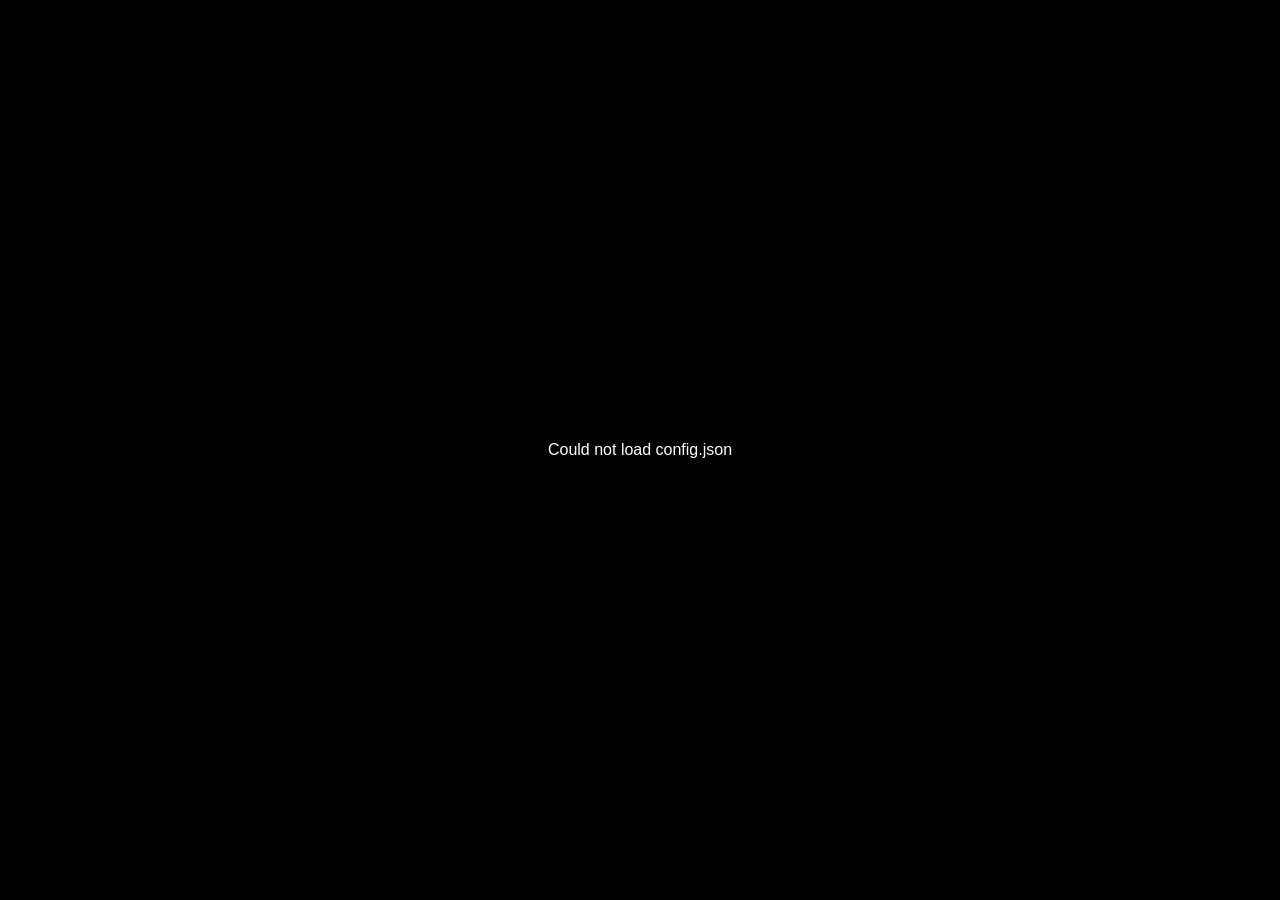
==== index.html @ e00ceffa "Update index.html" ====
<!DOCTYPE html>
<html lang="en">
<head>
  <meta charset="UTF-8" />
  <meta name="viewport" content="width=device-width, initial-scale=1.0" />
  <title>@6p6t</title>
  <link id="favicon" rel="icon" type="image/png" href="assets/favicon.png" />
  <link rel="preconnect" href="https://fonts.googleapis.com" />
  <link rel="preconnect" href="https://fonts.gstatic.com" crossorigin />
  <link href="https://fonts.googleapis.com/css2?family=Inter:wght@400;500;600;700&display=swap" rel="stylesheet" />
  <style>
    *, *::before, *::after { box-sizing: border-box; margin: 0; padding: 0; }
    html, body { height: 100%; font-family: 'Inter', sans-serif; background: #000; overflow-x: hidden; }
    body { min-height: 100vh; display: flex; align-items: center; justify-content: center; }

    #bg-video {
      position: fixed; inset: 0; width: 100%; height: 100%;
      object-fit: cover; z-index: 0;
      filter: blur(18px) brightness(0.4) saturate(0.8);
      transform: scale(1.1);
    }
    .bg-overlay { position: fixed; inset: 0; z-index: 1; background: rgba(0,0,0,0.4); }

    .page {
      position: relative; z-index: 2;
      display: flex; flex-direction: column; align-items: center; gap: 14px;
      padding: 32px 16px 40px; width: 100%; max-width: 400px;
    }

    .card, .player-card, .activity-card, .spotify-card {
      width: 100%;
      background: rgba(255,255,255,0.08);
      border: 1px solid rgba(255,255,255,0.12);
      border-radius: 22px;
      backdrop-filter: blur(12px);
      -webkit-backdrop-filter: blur(12px);
    }
    .card         { padding: 30px 22px 22px; text-align: center; animation: fadeUp 0.5s cubic-bezier(0.22,1,0.36,1) both; }
    .player-card  { padding: 18px 18px 14px; animation: fadeUp 0.5s cubic-bezier(0.22,1,0.36,1) 0.07s both; }
    .activity-card{ padding: 14px 16px; animation: fadeUp 0.5s cubic-bezier(0.22,1,0.36,1) 0.10s both; display: none; }
    .spotify-card { padding: 14px 16px; animation: fadeUp 0.5s cubic-bezier(0.22,1,0.36,1) 0.12s both; display: none; }
    @keyframes fadeUp { from { opacity:0; transform:translateY(16px); } to { opacity:1; transform:translateY(0); } }

    .avatar-wrap { width: 82px; height: 82px; margin: 0 auto 15px; }
    .avatar { width: 100%; height: 100%; border-radius: 50%; object-fit: cover; display: block; border: 2px solid rgba(255,255,255,0.15); }

    .username-wrap { position: relative; display: inline-block; margin-bottom: 10px; }
    .username {
      font-size: 23px; font-weight: 700; color: #fff;
      letter-spacing: -0.5px; display: inline-block;
    }
    .username .char {
      display: inline-block;
      opacity: 0; transform: translateY(8px);
      animation: charIn 0.5s cubic-bezier(0.22,1,0.36,1) forwards;
    }
    @keyframes charIn { to { opacity:1; transform:translateY(0); } }
    .particle {
      position: absolute; border-radius: 50%; pointer-events: none;
      animation: particleDrift linear infinite; opacity: 0;
    }
    @keyframes particleDrift {
      0%   { opacity:0; transform:translateY(0) scale(1); }
      15%  { opacity:0.7; }
      85%  { opacity:0.3; }
      100% { opacity:0; transform:translateY(-32px) scale(0.2); }
    }

    .bio { font-size: 13px; color: rgba(255,255,255,0.55); line-height: 1.6; margin-bottom: 18px; }
    .divider { width:100%; height:1px; background:rgba(255,255,255,0.07); margin-bottom:16px; }

    .socials { display:flex; gap:8px; justify-content:center; margin-bottom:18px; flex-wrap:wrap; }
    .social-btn {
      display:flex; align-items:center; gap:7px; padding:7px 14px; border-radius:10px;
      background:rgba(255,255,255,0.07); border:1px solid rgba(255,255,255,0.1);
      color:rgba(255,255,255,0.75); font-size:12px; font-weight:500;
      font-family:'Inter',sans-serif; cursor:pointer; text-decoration:none;
      transition:background 0.2s, transform 0.15s;
    }
    .social-btn:hover { background:rgba(255,255,255,0.13); transform:translateY(-1px); }
    .social-btn.discord { color:#7289da; }
    .social-btn.steam   { color:#b8d0e0; }
    .social-btn.github  { color:#e0e0e0; }

    .presence {
      background:rgba(255,255,255,0.04); border:1px solid rgba(255,255,255,0.08);
      border-radius:14px; padding:12px 14px;
      display:flex; align-items:center; gap:12px; text-align:left;
    }
    .p-avatar-wrap { position:relative; flex-shrink:0; }
    .p-avatar { width:40px; height:40px; border-radius:50%; object-fit:cover; display:block; }
    .status-dot {
      position:absolute; bottom:0; right:0;
      width:12px; height:12px; border-radius:50%;
      background:#747f8d; border:2px solid rgba(10,10,15,0.95);
      transition:background 0.4s;
    }

    #deviceIconImg {
      display:none; position:absolute; bottom:-1px; right:-1px;
      width:13px; height:16px;
    }
    .p-info { flex:1; min-width:0; overflow:hidden; }
    .p-name-row {
      display:flex; align-items:center; gap:5px; flex-wrap:wrap;
      font-size:13px; font-weight:600; color:rgba(255,255,255,0.9); margin-bottom:5px;
    }
    .guild-tag {
      font-size:10px; font-weight:600;
      background:rgba(255,255,255,0.1); border:1px solid rgba(255,255,255,0.15);
      color:rgba(255,255,255,0.5); padding:1px 6px; border-radius:5px;
      white-space:nowrap; display:inline-flex; align-items:center; gap:4px;
    }
    .guild-badge { width:13px; height:13px; border-radius:2px; object-fit:contain; }

    .p-badges { display:inline-flex; align-items:center; gap:4px; }
    .p-badge  { position:relative; width:18px; height:18px; display:flex; align-items:center; justify-content:center; }
    .p-badge img { width:18px; height:18px; object-fit:contain; filter:drop-shadow(0 1px 3px rgba(0,0,0,0.6)); }
    .p-badge-tip {
      position:absolute; bottom:calc(100% + 5px); left:50%; transform:translateX(-50%);
      background:rgba(20,20,30,0.95); border:1px solid rgba(255,255,255,0.12);
      color:#fff; font-size:10px; font-weight:500; white-space:nowrap;
      padding:3px 7px; border-radius:5px; pointer-events:none;
      opacity:0; transition:opacity 0.15s; z-index:10;
    }
    .p-badge:hover .p-badge-tip { opacity:1; }

    .p-status-wrap {
      overflow:hidden; width:100%;
      mask-image:linear-gradient(to right, transparent 0%, black 6%, black 88%, transparent 100%);
      -webkit-mask-image:linear-gradient(to right, transparent 0%, black 6%, black 88%, transparent 100%);
    }
    .p-status { font-size:11px; color:rgba(255,255,255,0.38); white-space:nowrap; display:inline-block; }
    .p-status.scrolling { animation:marquee var(--dur,12s) linear infinite; }
    @keyframes marquee { 0%{transform:translateX(0);} 100%{transform:translateX(var(--shift,-50%));} }

    .views {
      margin-top:14px; font-size:11px; color:rgba(255,255,255,0.2);
      display:flex; align-items:center; justify-content:center; gap:4px;
    }

    .ac-label { font-size:10px; font-weight:700; color:rgba(255,255,255,0.35); letter-spacing:0.6px; text-transform:uppercase; margin-bottom:10px; }
    .ac-body  { display:flex; gap:13px; align-items:flex-start; }
    .ac-art-wrap { position:relative; flex-shrink:0; }
    .ac-art-large {
      width:64px; height:64px; border-radius:10px;
      background:rgba(255,255,255,0.07);
      display:flex; align-items:center; justify-content:center; overflow:hidden;
    }
    .ac-art-large img { width:64px; height:64px; border-radius:10px; object-fit:cover; }
    .ac-art-small {
      position:absolute; bottom:-4px; right:-4px;
      width:22px; height:22px; border-radius:50%;
      border:2px solid rgba(10,10,15,0.95);
      background:rgba(255,255,255,0.07);
      overflow:hidden; display:none; align-items:center; justify-content:center;
    }
    .ac-art-small img { width:100%; height:100%; object-fit:cover; }
    .ac-info { flex:1; min-width:0; }
    .ac-name   { font-size:13px; font-weight:700; color:#fff; white-space:nowrap; overflow:hidden; text-overflow:ellipsis; }
    .ac-detail { font-size:11px; color:rgba(255,255,255,0.45); margin-top:2px; white-space:nowrap; overflow:hidden; text-overflow:ellipsis; display:none; }
    .ac-state  { font-size:11px; color:rgba(255,255,255,0.35); margin-top:1px; white-space:nowrap; overflow:hidden; text-overflow:ellipsis; display:none; }
    .ac-time   { font-size:11px; color:rgba(255,255,255,0.3); margin-top:4px; }

    .sp-label { font-size:10px; font-weight:700; color:#1db954; letter-spacing:0.6px; text-transform:uppercase; margin-bottom:10px; display:flex; align-items:center; gap:5px; }
    .sp-body  { display:flex; gap:13px; align-items:center; }
    .sp-art   { width:54px; height:54px; border-radius:8px; object-fit:cover; flex-shrink:0; background:rgba(255,255,255,0.07); }
    .sp-info  { flex:1; min-width:0; }
    .sp-song   { font-size:13px; font-weight:600; color:#fff; white-space:nowrap; overflow:hidden; text-overflow:ellipsis; }
    .sp-artist { font-size:11px; color:rgba(255,255,255,0.45); white-space:nowrap; overflow:hidden; text-overflow:ellipsis; margin-top:2px; }
    .sp-album  { font-size:10px; color:rgba(255,255,255,0.28); white-space:nowrap; overflow:hidden; text-overflow:ellipsis; margin-top:1px; }
    .sp-bar-wrap { margin-top:10px; }
    .sp-bar-track { width:100%; height:3px; border-radius:2px; background:rgba(255,255,255,0.12); }
    .sp-bar-fill  { height:100%; border-radius:2px; background:#1db954; transition:width 1s linear; }
    .sp-times { display:flex; justify-content:space-between; font-size:10px; color:rgba(255,255,255,0.25); margin-top:4px; }

    .player-top { display:flex; align-items:center; gap:13px; margin-bottom:13px; }
    .album-art {
      width:50px; height:50px; border-radius:10px; flex-shrink:0;
      background:rgba(255,255,255,0.07); border:1px solid rgba(255,255,255,0.08);
      display:flex; align-items:center; justify-content:center; overflow:hidden;
    }
    .album-art img { width:100%; height:100%; object-fit:cover; border-radius:10px; }
    .song-info { flex:1; min-width:0; }
    .song-title  { font-size:14px; font-weight:600; color:#fff; white-space:nowrap; overflow:hidden; text-overflow:ellipsis; }
    .song-artist { font-size:12px; color:rgba(255,255,255,0.4); white-space:nowrap; overflow:hidden; text-overflow:ellipsis; margin-top:2px; }
    .progress-wrap { margin-bottom:11px; cursor:pointer; user-select:none; }
    .progress-track { width:100%; height:3px; border-radius:2px; background:rgba(255,255,255,0.12); }
    .progress-fill { height:100%; border-radius:2px; background:linear-gradient(90deg,#7c5af0,#3a8ef6); width:0%; transition:width 0.4s linear; pointer-events:none; }
    .progress-times { display:flex; justify-content:space-between; font-size:10px; color:rgba(255,255,255,0.25); margin-top:5px; }
    .controls { display:flex; align-items:center; justify-content:center; gap:22px; margin-bottom:14px; }
    .ctrl-btn {
      background:none; border:none; cursor:pointer; padding:4px;
      color:rgba(255,255,255,0.55); transition:color 0.15s,transform 0.12s;
      display:flex; align-items:center; line-height:0;
    }
    .ctrl-btn:hover { color:#fff; transform:scale(1.13); }
    .ctrl-btn.play-pause {
      width:40px; height:40px; border-radius:50%;
      background:rgba(255,255,255,0.1); border:1px solid rgba(255,255,255,0.15);
      display:flex; align-items:center; justify-content:center; color:#fff;
    }
    .ctrl-btn.play-pause:hover { background:rgba(255,255,255,0.18); transform:scale(1.05); }
    .pl-divider { width:100%; height:1px; background:rgba(255,255,255,0.06); margin-bottom:10px; }
    .playlist { display:flex; flex-direction:column; gap:2px; }
    .pl-item {
      display:flex; align-items:center; gap:10px; padding:8px;
      border-radius:10px; cursor:pointer; transition:background 0.15s;
    }
    .pl-item:hover  { background:rgba(255,255,255,0.06); }
    .pl-item.active { background:rgba(124,90,240,0.15); }
    .pl-num { font-size:11px; color:rgba(255,255,255,0.22); width:16px; text-align:center; flex-shrink:0; }
    .pl-num.playing { color:#7c5af0; }
    .pl-art { width:34px; height:34px; border-radius:7px; flex-shrink:0; background:rgba(255,255,255,0.07); display:flex; align-items:center; justify-content:center; overflow:hidden; }
    .pl-art img { width:100%; height:100%; object-fit:cover; border-radius:7px; }
    .pl-info { flex:1; min-width:0; }
    .pl-title  { font-size:12px; color:rgba(255,255,255,0.82); white-space:nowrap; overflow:hidden; text-overflow:ellipsis; }
    .pl-artist { font-size:11px; color:rgba(255,255,255,0.32); white-space:nowrap; overflow:hidden; text-overflow:ellipsis; margin-top:1px; }
    .pl-dur { font-size:11px; color:rgba(255,255,255,0.22); flex-shrink:0; }
  </style>
</head>
<body>

<video id="bg-video" muted loop playsinline></video>
<div class="bg-overlay"></div>

<div class="page">

  <div class="card">
    <div class="avatar-wrap">
      <img class="avatar" id="avatarImg" src="" alt="" />
    </div>

    <div class="username-wrap" id="usernameWrap">
      <div class="username" id="usernameEl"></div>
    </div>

    <div class="bio" id="bioEl"></div>

    <div class="socials" id="socialsEl"></div>

    <div class="divider"></div>

    <div class="presence">
      <div class="p-avatar-wrap">
        <img class="p-avatar" id="pAvatarImg" src="" alt="" />
        <div class="status-dot" id="statusDot"></div>
        <svg id="deviceIconImg" style="display:none;position:absolute;bottom:-1px;right:-1px;width:13px;height:16px;" viewBox="0 0 10 14" xmlns="http://www.w3.org/2000/svg">
          <defs>
            <mask id="phonemask">
              <rect x="0" y="0" width="10" height="14" rx="2" fill="white"/>
              <rect x="1.5" y="1.5" width="7" height="8.5" rx="0.5" fill="black"/>
              <circle cx="5" cy="12" r="1.2" fill="black"/>
            </mask>
          </defs>
          <rect id="phonebody" x="0" y="0" width="10" height="14" rx="2" fill="#3ba55d" mask="url(#phonemask)"/>
        </svg>
      </div>
      <div class="p-info">
        <div class="p-name-row">
          <span id="displayNameEl"></span>
          <span class="guild-tag" id="guildTag" style="display:none">
            <img class="guild-badge" id="guildBadge" src="" alt="" />
            <span id="guildTagText"></span>
          </span>
          <div class="p-badges" id="badgesEl"></div>
        </div>
        <div class="p-status-wrap">
          <span class="p-status" id="presenceStatus">Fetching...</span>
        </div>
      </div>
    </div>

    <div class="views">
      <svg width="12" height="12" viewBox="0 0 24 24" fill="none" stroke="currentColor" stroke-width="2"><path d="M1 12s4-8 11-8 11 8 11 8-4 8-11 8-11-8-11-8z"/><circle cx="12" cy="12" r="3"/></svg>
      <span id="viewCount">—</span> views
    </div>
  </div>

  <div class="activity-card" id="activityCard">
    <div class="ac-label">Playing a game</div>
    <div class="ac-body">
      <div class="ac-art-wrap">
        <div class="ac-art-large" id="acArtLarge">
          <svg width="28" height="28" viewBox="0 0 24 24" fill="none" stroke="rgba(255,255,255,0.2)" stroke-width="1.5"><rect x="2" y="7" width="20" height="13" rx="3"/><path d="M8 11h2m-1-1v2M15 12h2"/></svg>
        </div>
        <div class="ac-art-small" id="acArtSmall">
          <img id="acSmallImg" src="" alt="" />
        </div>
      </div>
      <div class="ac-info">
        <div class="ac-name"   id="acName">—</div>
        <div class="ac-detail" id="acDetail"></div>
        <div class="ac-state"  id="acState"></div>
        <div class="ac-time"   id="acTime"></div>
      </div>
    </div>
  </div>

  <div class="spotify-card" id="spotifyCard">
    <div class="sp-label">
      <svg width="12" height="12" viewBox="0 0 24 24" fill="#1db954"><path d="M12 0C5.4 0 0 5.4 0 12s5.4 12 12 12 12-5.4 12-12S18.66 0 12 0zm5.521 17.34c-.24.359-.66.48-1.021.24-2.82-1.74-6.36-2.101-10.561-1.141-.418.122-.779-.179-.899-.539-.12-.421.18-.78.54-.9 4.56-1.021 8.52-.6 11.64 1.32.42.18.479.659.301 1.02zm1.44-3.3c-.301.42-.841.6-1.262.3-3.239-1.98-8.159-2.58-11.939-1.38-.479.12-1.02-.12-1.14-.6-.12-.48.12-1.021.6-1.141C9.6 9.9 15 10.561 18.72 12.84c.361.181.54.78.241 1.2zm.12-3.36C15.24 8.4 8.82 8.16 5.16 9.301c-.6.179-1.2-.181-1.38-.721-.18-.601.18-1.2.72-1.381 4.26-1.26 11.28-1.02 15.721 1.621.539.3.719 1.02.419 1.56-.299.421-1.02.599-1.559.3z"/></svg>
      Listening to Spotify
    </div>
    <div class="sp-body">
      <img class="sp-art" id="spArt" src="" alt="album" />
      <div class="sp-info">
        <div class="sp-song"   id="spSong">—</div>
        <div class="sp-artist" id="spArtist">—</div>
        <div class="sp-album"  id="spAlbum">—</div>
      </div>
    </div>
    <div class="sp-bar-wrap">
      <div class="sp-bar-track"><div class="sp-bar-fill" id="spBarFill" style="width:0%"></div></div>
      <div class="sp-times"><span id="spTimeCur">0:00</span><span id="spTimeTot">0:00</span></div>
    </div>
  </div>

  <div class="player-card">
    <div class="player-top">
      <div class="album-art" id="albumArt">
        <svg width="20" height="20" viewBox="0 0 24 24" fill="none" stroke="rgba(255,255,255,0.3)" stroke-width="1.5"><circle cx="12" cy="12" r="10"/><circle cx="12" cy="12" r="3"/><line x1="12" y1="2" x2="12" y2="9"/></svg>
      </div>
      <div class="song-info">
        <div class="song-title"  id="songTitle">—</div>
        <div class="song-artist" id="songArtist">—</div>
      </div>
    </div>
    <div class="progress-wrap" id="progressWrap">
      <div class="progress-track"><div class="progress-fill" id="progressFill"></div></div>
      <div class="progress-times"><span id="timeCurrent">0:00</span><span id="timeDuration">0:00</span></div>
    </div>
    <div class="controls">
      <button class="ctrl-btn" id="btnPrev">
        <svg width="20" height="20" viewBox="0 0 24 24" fill="currentColor"><path d="M6 6h2v12H6zm3.5 6 8.5 6V6z"/></svg>
      </button>
      <button class="ctrl-btn play-pause" id="btnPlay">
        <svg id="iconPlay"  width="20" height="20" viewBox="0 0 24 24" fill="currentColor"><path d="M8 5v14l11-7z"/></svg>
        <svg id="iconPause" width="20" height="20" viewBox="0 0 24 24" fill="currentColor" style="display:none"><path d="M6 19h4V5H6v14zm8-14v14h4V5h-4z"/></svg>
      </button>
      <button class="ctrl-btn" id="btnNext">
        <svg width="20" height="20" viewBox="0 0 24 24" fill="currentColor"><path d="M6 18l8.5-6L6 6v12zm2-8.14L11.03 12 8 14.14V9.86zM16 6h2v12h-2z"/></svg>
      </button>
    </div>
    <div class="pl-divider"></div>
    <div class="playlist" id="playlist"></div>
  </div>

</div>
<audio id="audio"></audio>

<script>
// Social icons live here; config.json picks one by name ("discord", "steam", "github")
const ICONS = {
  discord: '<svg width="14" height="14" viewBox="0 0 24 24" fill="currentColor"><path d="M20.317 4.37a19.791 19.791 0 0 0-4.885-1.515.074.074 0 0 0-.079.037c-.21.375-.444.864-.608 1.25a18.27 18.27 0 0 0-5.487 0 12.64 12.64 0 0 0-.617-1.25.077.077 0 0 0-.079-.037A19.736 19.736 0 0 0 3.677 4.37a.07.07 0 0 0-.032.027C.533 9.046-.32 13.58.099 18.057c.002.022.015.043.03.056a19.9 19.9 0 0 0 5.993 3.03.077.077 0 0 0 .084-.028 14.09 14.09 0 0 0 1.226-1.994.076.076 0 0 0-.041-.106 13.107 13.107 0 0 1-1.872-.892.077.077 0 0 1-.008-.128 10.2 10.2 0 0 0 .372-.292.074.074 0 0 1 .077-.01c3.928 1.793 8.18 1.793 12.062 0a.074.074 0 0 1 .078.01c.12.098.246.198.373.292a.077.077 0 0 1-.006.127 12.299 12.299 0 0 1-1.873.892.077.077 0 0 0-.041.107c.36.698.772 1.362 1.225 1.993a.076.076 0 0 0 .084.028 19.839 19.839 0 0 0 6.002-3.03.077.077 0 0 0 .032-.054c.5-5.177-.838-9.674-3.549-13.66a.061.061 0 0 0-.031-.03z"/></svg>',
  steam: '<svg width="14" height="14" viewBox="0 0 24 24" fill="currentColor"><path d="M11.979 0C5.678 0 .511 4.86.022 11.037l6.432 2.658c.545-.371 1.203-.59 1.912-.59.063 0 .125.004.188.006l2.861-4.142V8.91c0-2.495 2.028-4.524 4.524-4.524 2.494 0 4.524 2.031 4.524 4.527s-2.03 4.525-4.524 4.525h-.105l-4.076 2.911c0 .052.004.105.004.159 0 1.875-1.515 3.396-3.39 3.396-1.635 0-3.016-1.173-3.331-2.727L.436 15.27C1.862 20.307 6.486 24 11.979 24c6.627 0 11.999-5.373 11.999-12S18.605 0 11.979 0zM7.54 18.21l-1.473-.61c.262.543.714.999 1.314 1.25 1.297.539 2.793-.076 3.332-1.375.263-.63.264-1.319.005-1.949s-.75-1.121-1.377-1.383c-.624-.26-1.29-.249-1.878-.03l1.523.63c.956.4 1.409 1.5 1.009 2.455-.397.957-1.497 1.41-2.454 1.012H7.54zm11.415-9.303c0-1.662-1.353-3.015-3.015-3.015-1.665 0-3.015 1.353-3.015 3.015 0 1.665 1.35 3.015 3.015 3.015 1.663 0 3.015-1.35 3.015-3.015zm-5.273-.005c0-1.252 1.013-2.266 2.265-2.266 1.249 0 2.266 1.014 2.266 2.266 0 1.251-1.017 2.265-2.266 2.265-1.252 0-2.265-1.014-2.265-2.265z"/></svg>',
  github: '<svg width="14" height="14" viewBox="0 0 24 24" fill="currentColor"><path d="M12 0C5.374 0 0 5.373 0 12c0 5.302 3.438 9.8 8.207 11.387.599.111.793-.261.793-.577v-2.234c-3.338.726-4.033-1.416-4.033-1.416-.546-1.387-1.333-1.756-1.333-1.756-1.089-.745.083-.729.083-.729 1.205.084 1.839 1.237 1.839 1.237 1.07 1.834 2.807 1.304 3.492.997.107-.775.418-1.305.762-1.604-2.665-.305-5.467-1.334-5.467-5.931 0-1.311.469-2.381 1.236-3.221-.124-.303-.535-1.524.117-3.176 0 0 1.008-.322 3.301 1.23A11.509 11.509 0 0 1 12 5.803c1.02.005 2.047.138 3.006.404 2.291-1.552 3.297-1.23 3.297-1.23.653 1.653.242 2.874.118 3.176.77.84 1.235 1.911 1.235 3.221 0 4.609-2.807 5.624-5.479 5.921.43.372.823 1.102.823 2.222v3.293c0 .319.192.694.801.576C20.566 21.797 24 17.3 24 12c0-6.627-5.373-12-12-12z"/></svg>'
};

const NOTE_SVG = '<svg width="20" height="20" viewBox="0 0 24 24" fill="none" stroke="rgba(255,255,255,0.3)" stroke-width="1.5"><circle cx="12" cy="12" r="10"/><circle cx="12" cy="12" r="3"/><line x1="12" y1="2" x2="12" y2="9"/></svg>';
const NOTE_SM  = '<svg width="14" height="14" viewBox="0 0 24 24" fill="none" stroke="rgba(255,255,255,0.3)" stroke-width="1.5"><circle cx="12" cy="12" r="10"/><circle cx="12" cy="12" r="3"/><line x1="12" y1="2" x2="12" y2="9"/></svg>';

function esc(s) {
  const d = document.createElement('div');
  d.textContent = s == null ? '' : String(s);
  return d.innerHTML;
}

function fmt(s) { const m = Math.floor(s/60), sec = Math.floor(s%60); return m + ':' + (sec<10?'0':'') + sec; }

async function boot() {
  let cfg;
  try {
    const res = await fetch('config.json', { cache: 'no-cache' });
    cfg = await res.json();
  } catch (e) {
    document.body.innerHTML = '<p style="color:#fff;font-family:sans-serif">Could not load config.json</p>';
    console.error(e);
    return;
  }

  // ---------- Site ----------
  document.getElementById('favicon').href = cfg.site.favicon;
  const bgVideo = document.getElementById('bg-video');
  bgVideo.src = cfg.site.backgroundVideo;
  bgVideo.autoplay = true;
  bgVideo.play().catch(() => {});

  // ---------- Profile ----------
  document.getElementById('avatarImg').src  = cfg.profile.avatar;
  document.getElementById('avatarImg').alt  = cfg.profile.username;
  document.getElementById('pAvatarImg').src = cfg.profile.avatar;
  document.getElementById('bioEl').textContent = cfg.profile.bio;
  document.getElementById('displayNameEl').textContent = cfg.profile.displayName || cfg.profile.username;

  // ---------- Socials ----------
  const socialsEl = document.getElementById('socialsEl');
  cfg.socials.forEach(s => {
    const a = document.createElement('a');
    a.className = 'social-btn ' + (s.icon || '');
    a.href = s.url;
    a.target = '_blank';
    a.rel = 'noopener';
    a.innerHTML = (ICONS[s.icon] || '') + esc(s.name);
    socialsEl.appendChild(a);
  });

  // ---------- Badges ----------
  const badgesEl = document.getElementById('badgesEl');
  cfg.badges.forEach(b => {
    const d = document.createElement('div');
    d.className = 'p-badge';
    d.innerHTML = `<img src="${esc(b.img)}" alt="${esc(b.name)}" /><span class="p-badge-tip">${esc(b.name)}</span>`;
    badgesEl.appendChild(d);
  });

  // ---------- Tab title typing ----------
  (function() {
    const t = cfg.titleAnimation;
    let i = 0, del = false;
    function tick() {
      if (!del) {
        i++;
        document.title = t.prefix + t.word.slice(0, i);
        if (i === t.word.length) { del = true; setTimeout(tick, t.holdTime); }
        else setTimeout(tick, t.typeSpeed);
      } else {
        i--;
        document.title = t.prefix + t.word.slice(0, i);
        if (i === 0) { del = false; setTimeout(tick, t.pauseTime); }
        else setTimeout(tick, t.deleteSpeed);
      }
    }
    tick();
  })();

  // ---------- Random URL hash ----------
  if (cfg.urlHash.randomize) {
    const CHARS = 'ABCDEFGHIJKLMNOPQRSTUVWXYZabcdefghijklmnopqrstuvwxyz0123456789';
    const SUFCH = '~!@#$%';
    const randSlug = () => {
      let s = '';
      const len = 6 + Math.floor(Math.random() * 5);
      for (let i = 0; i < len; i++) s += CHARS[Math.floor(Math.random() * CHARS.length)];
      return s + SUFCH[Math.floor(Math.random() * SUFCH.length)].repeat(2);
    };
    location.hash = randSlug();
    setInterval(() => { location.hash = randSlug(); }, cfg.urlHash.interval);
  }

  // ---------- View counter ----------
  const vk = cfg.views.storageKey;
  let v = parseInt(localStorage.getItem(vk) || '0') + 1;
  localStorage.setItem(vk, v);
  document.getElementById('viewCount').textContent = v;

  // ---------- Username animation + particles ----------
  const UNAME = cfg.profile.username;
  const PCOLORS = cfg.usernameEffect.particleColors;
  function animateUsername() {
    const el = document.getElementById('usernameEl');
    el.innerHTML = '';
    [...UNAME].forEach((ch, i) => {
      const s = document.createElement('span');
      s.className = 'char';
      s.textContent = ch;
      s.style.animationDelay    = (i * 0.18) + 's';
      s.style.animationDuration = '0.55s';
      el.appendChild(s);
    });
  }
  animateUsername();
  setInterval(animateUsername, cfg.usernameEffect.replayInterval);

  function spawnParticle() {
    const wrap = document.getElementById('usernameWrap');
    const el   = document.getElementById('usernameEl');
    if (!el.offsetWidth) return;
    const p   = document.createElement('div');
    p.className = 'particle';
    const size = 2 + Math.random() * 4;
    const x    = 4 + Math.random() * (el.offsetWidth - 8);
    const dur  = 1.8 + Math.random() * 2;
    const col  = PCOLORS[Math.floor(Math.random() * PCOLORS.length)];
    p.style.cssText = `width:${size}px;height:${size}px;left:${x}px;bottom:2px;background:${col};animation-duration:${dur}s;animation-delay:${Math.random()*0.3}s;`;
    wrap.appendChild(p);
    setTimeout(() => p.remove(), (dur + 0.5) * 1000);
  }
  setInterval(spawnParticle, cfg.usernameEffect.particleInterval);

  // ---------- Music player ----------
  const tracks = cfg.player.tracks;
  let current = 0, playing = false;
  const audio = document.getElementById('audio');

  const plEl = document.getElementById('playlist');
  tracks.forEach((t, i) => {
    const div = document.createElement('div');
    div.className = 'pl-item' + (i === 0 ? ' active' : '');
    div.innerHTML = `
      <div class="pl-num" id="plnum-${i}">${i+1}</div>
      <div class="pl-art">${t.cover ? `<img src="${esc(t.cover)}" alt="" />` : NOTE_SM}</div>
      <div class="pl-info"><div class="pl-title">${esc(t.title)}</div><div class="pl-artist">${esc(t.artist)}</div></div>
      <div class="pl-dur" id="pldur-${i}">—</div>
    `;
    div.addEventListener('click', () => loadTrack(i, true));
    plEl.appendChild(div);
  });

  function loadTrack(i, play = false) {
    current = i;
    const t = tracks[i];
    document.getElementById('songTitle').textContent  = t.title;
    document.getElementById('songArtist').textContent = t.artist;
    document.getElementById('albumArt').innerHTML = t.cover ? `<img src="${esc(t.cover)}" alt="cover" />` : NOTE_SVG;
    audio.src = t.src;
    document.querySelectorAll('.pl-item').forEach((el, j) => {
      el.classList.toggle('active', j === i);
      const num = document.getElementById('plnum-' + j);
      num.classList.toggle('playing', j === i);
      num.textContent = j === i ? '♪' : j + 1;
    });
    if (play) { audio.play().catch(()=>{}); setPlaying(true); }
    else setPlaying(false);
  }
  function setPlaying(s) {
    playing = s;
    document.getElementById('iconPlay').style.display  = s ? 'none' : '';
    document.getElementById('iconPause').style.display = s ? '' : 'none';
  }
  document.getElementById('btnPlay').addEventListener('click', () => {
    if (!audio.src || audio.src === window.location.href) loadTrack(current, true);
    else if (playing) { audio.pause(); setPlaying(false); }
    else { audio.play().catch(()=>{}); setPlaying(true); }
  });
  document.getElementById('btnNext').addEventListener('click', () => loadTrack((current+1)%tracks.length, playing));
  document.getElementById('btnPrev').addEventListener('click', () => {
    if (audio.currentTime > 3) audio.currentTime = 0;
    else loadTrack((current-1+tracks.length)%tracks.length, playing);
  });
  audio.addEventListener('ended', () => loadTrack((current+1)%tracks.length, true));
  audio.addEventListener('timeupdate', () => {
    if (!audio.duration) return;
    document.getElementById('progressFill').style.width = (audio.currentTime/audio.duration*100)+'%';
    document.getElementById('timeCurrent').textContent  = fmt(audio.currentTime);
    document.getElementById('timeDuration').textContent = fmt(audio.duration);
  });
  document.getElementById('progressWrap').addEventListener('click', e => {
    const r = e.currentTarget.getBoundingClientRect();
    if (audio.duration) audio.currentTime = Math.max(0,Math.min(1,(e.clientX-r.left)/r.width))*audio.duration;
  });
  tracks.forEach((t,i) => {
    const tmp = new Audio(); tmp.src = t.src;
    tmp.addEventListener('loadedmetadata', () => { document.getElementById('pldur-'+i).textContent = fmt(tmp.duration); });
  });

  loadTrack(0, false);

  audio.volume = cfg.player.volume;
  if (cfg.player.autoplay) {
    let autoplayed = false;
    const tryAutoplay = () => {
      if (autoplayed) return;
      autoplayed = true;
      loadTrack(0, true);
    };
    audio.src = tracks[0].src;
    audio.play().then(() => { autoplayed = true; setPlaying(true); }).catch(() => {
      ['click','touchstart','keydown'].forEach(ev =>
        document.addEventListener(ev, tryAutoplay, { once: true })
      );
    });
  }

  // ---------- Discord presence (Lanyard) ----------
  const DISCORD_ID   = cfg.discord.userId;
  const dot          = document.getElementById('statusDot');
  const deviceIcon   = document.getElementById('deviceIconImg');
  const phonebody    = document.getElementById('phonebody');
  const guildTagEl   = document.getElementById('guildTag');
  const guildBadgeEl = document.getElementById('guildBadge');
  const guildTextEl  = document.getElementById('guildTagText');
  const actCard      = document.getElementById('activityCard');
  const spCard       = document.getElementById('spotifyCard');

  const STATUS_COLORS = { online:'#3ba55d', idle:'#faa81a', dnd:'#ed4245', offline:'#747f8d' };
  let elapsedInterval = null;

  function applyTicker(text) {
    const el   = document.getElementById('presenceStatus');
    const wrap = el.parentElement;
    el.classList.remove('scrolling');
    el.style.removeProperty('--dur');
    el.style.removeProperty('--shift');
    el.textContent = text;
    requestAnimationFrame(() => {
      if (el.scrollWidth > wrap.clientWidth + 4) {
        el.textContent = text + '     ' + text;
        const half = el.scrollWidth / 2;
        el.style.setProperty('--dur', (half/45)+'s');
        el.style.setProperty('--shift', '-'+half+'px');
        el.classList.add('scrolling');
      }
    });
  }

  function tryImages(urls, el, fallbackHtml, imgStyle) {
    const remaining = [...urls].filter(Boolean);
    function attempt() {
      if (!remaining.length) { el.innerHTML = fallbackHtml; return; }
      const src = remaining.shift();
      const img = new Image();
      img.onload = () => { el.innerHTML = `<img src="${src}" alt="" style="${imgStyle}" />`; };
      img.onerror = attempt;
      img.src = src;
    }
    attempt();
  }

  function elapsed(ts) {
    const s = Math.floor((Date.now()-ts)/1000);
    const h=Math.floor(s/3600), m=Math.floor((s%3600)/60), sec=s%60;
    if (h>0) return `${h}:${String(m).padStart(2,'0')}:${String(sec).padStart(2,'0')} elapsed`;
    return `${m}:${String(sec).padStart(2,'0')} elapsed`;
  }

  async function fetchPresence() {
    try {
      const res  = await fetch(cfg.discord.lanyardApi + DISCORD_ID);
      const json = await res.json();
      if (!json.success) throw new Error();
      const d = json.data;
      const status = d.discord_status || 'offline';

      if (d.active_on_discord_mobile) {
        phonebody.setAttribute('fill', STATUS_COLORS[status] || STATUS_COLORS.offline);
        deviceIcon.style.display = '';
        dot.style.display = 'none';
      } else {
        deviceIcon.style.display = 'none';
        dot.style.display = '';
        dot.style.background = STATUS_COLORS[status] || STATUS_COLORS.offline;
      }

      const pg = d.discord_user?.primary_guild;
      if (pg?.tag) {
        guildTextEl.textContent = pg.tag;
        if (pg.badge && pg.identity_guild_id) {
          guildBadgeEl.src = `https://cdn.discordapp.com/clan-badges/${pg.identity_guild_id}/${pg.badge}.png?size=16`;
          guildBadgeEl.style.display = '';
        } else guildBadgeEl.style.display = 'none';
        guildTagEl.style.display = 'inline-flex';
      } else guildTagEl.style.display = 'none';

      const customAct = (d.activities||[]).find(a=>a.type===4);
      const gameAct   = (d.activities||[]).find(a=>a.type===0);
      let statusText;
      if (customAct?.state)               statusText = customAct.state;
      else if (d.listening_to_spotify && d.spotify) statusText = '🎵 '+d.spotify.song+' — '+d.spotify.artist;
      else if (gameAct)                   statusText = 'Playing '+gameAct.name;
      else statusText = {online:'Online',idle:'Away',dnd:'Do Not Disturb',offline:'Offline'}[status]||'Offline';
      applyTicker(statusText);

      if (gameAct) {
        actCard.style.display = 'block';
        document.getElementById('acName').textContent = gameAct.name || '—';
        const appId = gameAct.application_id;

        const largeUrls = [];
        if (gameAct.assets?.large_image) {
          const li = gameAct.assets.large_image;
          if (li.startsWith('mp:external/')) {
            largeUrls.push('https://media.discordapp.net/external/'+li.replace('mp:external/',''));
          } else {
            largeUrls.push(`https://cdn.discordapp.com/app-assets/${appId}/${li}.png`);
            largeUrls.push(`https://cdn.discordapp.com/app-assets/${appId}/${li}.webp`);
          }
        }
        if (appId) largeUrls.push(`https://dcdn.dstn.to/app-icons/${appId}`);

        const fallSvg = '<svg width="28" height="28" viewBox="0 0 24 24" fill="none" stroke="rgba(255,255,255,0.2)" stroke-width="1.5"><rect x="2" y="7" width="20" height="13" rx="3"/><path d="M8 11h2m-1-1v2M15 12h2"/></svg>';
        tryImages(largeUrls, document.getElementById('acArtLarge'), fallSvg, 'width:64px;height:64px;border-radius:10px;object-fit:cover;');

        const smallWrap = document.getElementById('acArtSmall');
        if (gameAct.assets?.small_image) {
          const si = gameAct.assets.small_image;
          const smallUrls = si.startsWith('mp:external/')
            ? ['https://media.discordapp.net/external/'+si.replace('mp:external/','')]
            : [`https://cdn.discordapp.com/app-assets/${appId}/${si}.png`];
          tryImages(smallUrls, smallWrap, '', 'width:100%;height:100%;object-fit:cover;');
          smallWrap.style.display = 'flex';
        } else smallWrap.style.display = 'none';

        const detEl = document.getElementById('acDetail');
        const stEl  = document.getElementById('acState');
        if (gameAct.details) { detEl.textContent = gameAct.details; detEl.style.display = ''; } else detEl.style.display = 'none';
        if (gameAct.state)   { stEl.textContent  = gameAct.state;   stEl.style.display  = ''; } else stEl.style.display  = 'none';

        if (elapsedInterval) clearInterval(elapsedInterval);
        if (gameAct.timestamps?.start) {
          const start = gameAct.timestamps.start;
          document.getElementById('acTime').textContent = elapsed(start);
          elapsedInterval = setInterval(() => { document.getElementById('acTime').textContent = elapsed(start); }, 1000);
        } else document.getElementById('acTime').textContent = '';
      } else {
        actCard.style.display = 'none';
        if (elapsedInterval) { clearInterval(elapsedInterval); elapsedInterval = null; }
      }

      if (d.listening_to_spotify && d.spotify) {
        spCard.style.display = 'block';
        const sp = d.spotify;
        document.getElementById('spSong').textContent   = sp.song   || '—';
        document.getElementById('spArtist').textContent = sp.artist || '—';
        document.getElementById('spAlbum').textContent  = sp.album  || '—';
        if (sp.album_art_url) document.getElementById('spArt').src = sp.album_art_url;
        const total = sp.timestamps.end - sp.timestamps.start;
        const prog  = Date.now() - sp.timestamps.start;
        document.getElementById('spBarFill').style.width = Math.min(100,(prog/total*100))+'%';
        document.getElementById('spTimeCur').textContent = fmt(prog/1000);
        document.getElementById('spTimeTot').textContent = fmt(total/1000);
      } else spCard.style.display = 'none';

    } catch(e) {
      dot.style.display = '';
      dot.style.background = STATUS_COLORS.offline;
      deviceIcon.style.display = 'none';
      guildTagEl.style.display = 'none';
      actCard.style.display    = 'none';
      spCard.style.display     = 'none';
      applyTicker(cfg.discord.offlineMessage);
    }
  }

  fetchPresence();
  setInterval(fetchPresence, cfg.discord.refreshInterval);

  setInterval(() => {
    if (spCard.style.display === 'none') return;
    const fill  = document.getElementById('spBarFill');
    const totEl = document.getElementById('spTimeTot');
    const parts = totEl.textContent.split(':').map(Number);
    const total = parts.length===3 ? parts[0]*3600+parts[1]*60+parts[2] : parts[0]*60+parts[1];
    if (!total) return;
    const cur = Math.min(total, parseFloat(fill.style.width)/100*total + 1);
    fill.style.width = Math.min(100,cur/total*100)+'%';
    document.getElementById('spTimeCur').textContent = fmt(cur);
  }, 1000);
}

boot();
</script>
</body>
</html>
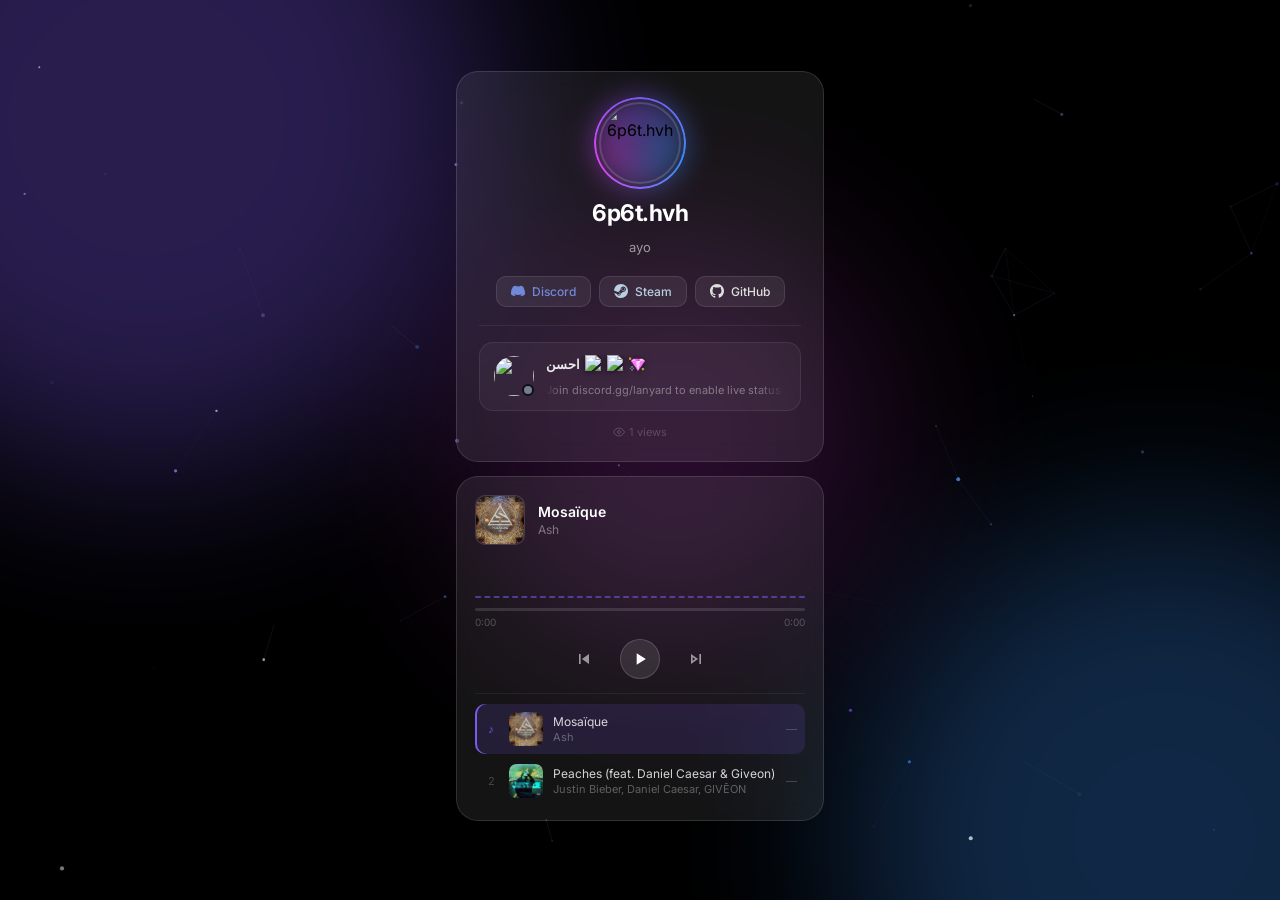
==== commit f42c3af6: "Enhance motion effects and animations in index.html Added motion effects and improved animations for" ====
--- a/index.html
+++ b/index.html
@@ -217,12 +217,153 @@
     .pl-title  { font-size:12px; color:rgba(255,255,255,0.82); white-space:nowrap; overflow:hidden; text-overflow:ellipsis; }
     .pl-artist { font-size:11px; color:rgba(255,255,255,0.32); white-space:nowrap; overflow:hidden; text-overflow:ellipsis; margin-top:1px; }
     .pl-dur { font-size:11px; color:rgba(255,255,255,0.22); flex-shrink:0; }
+
+    /* ================= Motion & effects ================= */
+    :root { --px:0px; --py:0px; }
+
+    /* Aurora background blobs */
+    .aurora {
+      position:fixed; inset:-10vmax; z-index:1; overflow:hidden; pointer-events:none;
+      mix-blend-mode:screen;
+      transform:translate(var(--px), var(--py));
+      transition:transform 0.8s ease-out;
+    }
+    .aurora span { position:absolute; border-radius:50%; filter:blur(90px); animation:drift 22s ease-in-out infinite alternate; }
+    .aurora span:nth-child(1) { width:55vmax; height:55vmax; background:#7c5af0; opacity:0.32; top:-8vmax; left:-6vmax; }
+    .aurora span:nth-child(2) { width:50vmax; height:50vmax; background:#3a8ef6; opacity:0.28; bottom:-10vmax; right:-6vmax; animation-duration:28s; animation-delay:-8s; }
+    .aurora span:nth-child(3) { width:34vmax; height:34vmax; background:#d946ef; opacity:0.18; top:30%; left:38%; animation-duration:34s; animation-delay:-15s; }
+    @keyframes drift {
+      0%   { transform:translate(0,0) scale(1); }
+      50%  { transform:translate(8vmax,6vmax) scale(1.2); }
+      100% { transform:translate(-6vmax,10vmax) scale(0.9); }
+    }
+    #fx-canvas { position:fixed; inset:0; z-index:1; pointer-events:none; }
+
+    /* Cards: tilt, glow, hover */
+    .card, .player-card, .activity-card, .spotify-card {
+      position:relative;
+      animation-fill-mode:backwards;
+      transition:transform 0.25s ease-out, border-color 0.3s, box-shadow 0.3s;
+      --mx:50%; --my:50%;
+    }
+    .card:hover, .player-card:hover, .activity-card:hover, .spotify-card:hover {
+      border-color:rgba(255,255,255,0.22);
+      box-shadow:0 24px 60px -24px rgba(124,90,240,0.5);
+    }
+    .card::before, .player-card::before, .activity-card::before, .spotify-card::before {
+      content:''; position:absolute; inset:0; border-radius:inherit; pointer-events:none;
+      opacity:0; transition:opacity 0.3s;
+      background:radial-gradient(420px circle at var(--mx) var(--my), rgba(255,255,255,0.10), transparent 45%);
+    }
+    .card:hover::before, .player-card:hover::before, .activity-card:hover::before, .spotify-card:hover::before { opacity:1; }
+
+    /* Staggered entrance inside the main card */
+    .card > .username-wrap { animation:riseIn 0.6s cubic-bezier(0.22,1,0.36,1) 0.25s backwards; }
+    .card > .bio           { animation:riseIn 0.6s cubic-bezier(0.22,1,0.36,1) 0.35s backwards; }
+    .card > .divider       { animation:growX 0.7s cubic-bezier(0.22,1,0.36,1) 0.5s backwards; }
+    .card > .presence      { animation:riseIn 0.6s cubic-bezier(0.22,1,0.36,1) 0.6s backwards; }
+    .card > .views         { animation:riseIn 0.6s cubic-bezier(0.22,1,0.36,1) 0.7s backwards; }
+    @keyframes riseIn { from { opacity:0; transform:translateY(12px); } to { opacity:1; transform:none; } }
+    @keyframes growX  { from { opacity:0; transform:scaleX(0); } to { opacity:1; transform:none; } }
+    @keyframes popIn  { from { opacity:0; transform:translateY(10px) scale(0.85); } to { opacity:1; transform:none; } }
+
+    /* Avatar: spinning gradient ring, glow, floating */
+    .avatar-wrap {
+      position:relative;
+      animation:avatarIn 0.8s cubic-bezier(0.34,1.56,0.64,1) 0.1s backwards, floaty 6s ease-in-out 0.9s infinite;
+    }
+    .avatar { position:relative; z-index:1; }
+    .avatar-wrap::before {
+      content:''; position:absolute; inset:-5px; border-radius:50%; padding:2px;
+      background:conic-gradient(from 0deg, #7c5af0, #3a8ef6, #d946ef, #7c5af0);
+      -webkit-mask:linear-gradient(#000 0 0) content-box, linear-gradient(#000 0 0);
+      -webkit-mask-composite:xor; mask-composite:exclude;
+      animation:spin 4s linear infinite;
+    }
+    .avatar-wrap::after {
+      content:''; position:absolute; inset:-6px; border-radius:50%; z-index:-1;
+      background:conic-gradient(from 0deg, #7c5af0, #3a8ef6, #d946ef, #7c5af0);
+      filter:blur(14px); opacity:0.45;
+      animation:spin 4s linear infinite;
+    }
+    @keyframes spin { to { transform:rotate(360deg); } }
+    @keyframes floaty { 0%,100% { transform:translateY(0); } 50% { transform:translateY(-5px); } }
+    @keyframes avatarIn { from { opacity:0; transform:scale(0.4) rotate(-25deg); } to { opacity:1; transform:none; } }
+
+    /* Username glow */
+    .username { animation:glow 3s ease-in-out infinite; }
+    @keyframes glow {
+      0%,100% { filter:drop-shadow(0 0 6px rgba(124,90,240,0.5)); }
+      50%     { filter:drop-shadow(0 0 16px rgba(58,142,246,0.85)); }
+    }
+
+    /* Social buttons: pop in, shine sweep, lift */
+    .social-btn {
+      position:relative; overflow:hidden;
+      animation:popIn 0.5s cubic-bezier(0.34,1.56,0.64,1) calc(0.45s + var(--i, 0) * 0.09s) backwards;
+      transition:background 0.2s, transform 0.2s, box-shadow 0.25s;
+    }
+    .social-btn:hover { transform:translateY(-3px) scale(1.04); box-shadow:0 10px 22px -10px currentColor; }
+    .social-btn:active { transform:scale(0.97); }
+    .social-btn::after {
+      content:''; position:absolute; top:0; left:-120%; width:60%; height:100%;
+      background:linear-gradient(100deg, transparent, rgba(255,255,255,0.28), transparent);
+      transform:skewX(-20deg); transition:left 0.6s;
+    }
+    .social-btn:hover::after { left:140%; }
+
+    /* Presence */
+    .presence { transition:background 0.3s; }
+    .presence:hover { background:rgba(255,255,255,0.07); }
+    .p-badge { transition:transform 0.2s cubic-bezier(0.34,1.56,0.64,1); }
+    .p-badge:hover { transform:translateY(-3px) scale(1.2); }
+    .status-dot.live::after {
+      content:''; position:absolute; inset:-2px; border-radius:50%; background:inherit;
+      animation:ping 1.8s ease-out infinite;
+    }
+    @keyframes ping { 0% { transform:scale(1); opacity:0.7; } 100% { transform:scale(2.6); opacity:0; } }
+
+    /* Player */
+    #viz { width:100%; height:40px; display:block; margin-bottom:10px; }
+    .album-art { transition:box-shadow 0.3s; }
+    .album-art img { transition:transform 0.6s; }
+    .album-art.playing { animation:pulseRing 2s ease-out infinite; }
+    .album-art.playing img { transform:scale(1.08); }
+    @keyframes pulseRing {
+      0%   { box-shadow:0 0 0 0 rgba(124,90,240,0.55); }
+      100% { box-shadow:0 0 0 12px rgba(124,90,240,0); }
+    }
+    .progress-track { transition:height 0.2s; }
+    .progress-wrap:hover .progress-track { height:5px; }
+    .progress-fill { position:relative; box-shadow:0 0 8px rgba(124,90,240,0.7); }
+    .progress-fill::after {
+      content:''; position:absolute; right:-4px; top:50%; width:9px; height:9px; border-radius:50%;
+      background:#fff; transform:translateY(-50%) scale(0); transition:transform 0.2s;
+    }
+    .progress-wrap:hover .progress-fill::after { transform:translateY(-50%) scale(1); }
+    .pl-item { transition:background 0.15s, transform 0.2s; }
+    .pl-item:hover { transform:translateX(3px); }
+    .pl-item.active { box-shadow:inset 2px 0 0 #7c5af0; }
+    .pl-num.playing { animation:bob 0.9s ease-in-out infinite; }
+    @keyframes bob { 0%,100% { transform:translateY(0); } 50% { transform:translateY(-2px); } }
+    .ctrl-btn:active { transform:scale(0.9); }
+
+    /* Respect reduced-motion settings */
+    @media (prefers-reduced-motion: reduce) {
+      *, *::before, *::after {
+        animation-duration:0.01ms !important;
+        animation-iteration-count:1 !important;
+        transition-duration:0.01ms !important;
+      }
+    }
   </style>
 </head>
 <body>
 
 <video id="bg-video" muted loop playsinline></video>
 <div class="bg-overlay"></div>
+<div class="aurora"><span></span><span></span><span></span></div>
+<canvas id="fx-canvas"></canvas>
 
 <div class="page">
 
@@ -326,6 +467,7 @@
         <div class="song-artist" id="songArtist">—</div>
       </div>
     </div>
+    <canvas id="viz"></canvas>
     <div class="progress-wrap" id="progressWrap">
       <div class="progress-track"><div class="progress-fill" id="progressFill"></div></div>
       <div class="progress-times"><span id="timeCurrent">0:00</span><span id="timeDuration">0:00</span></div>
@@ -395,8 +537,9 @@
 
   // ---------- Socials ----------
   const socialsEl = document.getElementById('socialsEl');
-  cfg.socials.forEach(s => {
+  cfg.socials.forEach((s, idx) => {
     const a = document.createElement('a');
+    a.style.setProperty('--i', idx);
     a.className = 'social-btn ' + (s.icon || '');
     a.href = s.url;
     a.target = '_blank';
@@ -452,7 +595,15 @@
   const vk = cfg.views.storageKey;
   let v = parseInt(localStorage.getItem(vk) || '0') + 1;
   localStorage.setItem(vk, v);
-  document.getElementById('viewCount').textContent = v;
+  function countUp(el, to) {
+    const t0 = performance.now(), dur = 1200;
+    (function step(now) {
+      const k = Math.min(1, (now - t0) / dur);
+      el.textContent = Math.round(to * (1 - Math.pow(1 - k, 3)));
+      if (k < 1) requestAnimationFrame(step);
+    })(t0);
+  }
+  countUp(document.getElementById('viewCount'), v);
 
   // ---------- Username animation + particles ----------
   const UNAME = cfg.profile.username;
@@ -525,6 +676,7 @@
   }
   function setPlaying(s) {
     playing = s;
+    document.getElementById('albumArt').classList.toggle('playing', s);
     document.getElementById('iconPlay').style.display  = s ? 'none' : '';
     document.getElementById('iconPause').style.display = s ? '' : 'none';
   }
@@ -572,6 +724,208 @@
     });
   }
 
+  // ---------- Motion & effects ----------
+  const FX = Object.assign({
+    aurora: true, particles: true, particleCount: 55,
+    tilt: true, cursorGlow: true, visualizer: true, clickBurst: true
+  }, cfg.animations || {});
+  const reduceMotion = window.matchMedia('(prefers-reduced-motion: reduce)').matches;
+  const finePointer  = window.matchMedia('(pointer: fine)').matches;
+
+  if (!FX.aurora) document.querySelector('.aurora').style.display = 'none';
+
+  // Mouse parallax for the aurora + card tilt and cursor glow
+  if (finePointer && !reduceMotion) {
+    window.addEventListener('pointermove', e => {
+      const px = (e.clientX / innerWidth  - 0.5) * 40;
+      const py = (e.clientY / innerHeight - 0.5) * 40;
+      document.documentElement.style.setProperty('--px', px + 'px');
+      document.documentElement.style.setProperty('--py', py + 'px');
+    });
+    document.querySelectorAll('.card, .player-card, .activity-card, .spotify-card').forEach(card => {
+      card.addEventListener('pointermove', e => {
+        const r = card.getBoundingClientRect();
+        const x = e.clientX - r.left, y = e.clientY - r.top;
+        if (FX.cursorGlow) {
+          card.style.setProperty('--mx', x + 'px');
+          card.style.setProperty('--my', y + 'px');
+        }
+        if (FX.tilt) {
+          const rx = ((y / r.height) - 0.5) * -7;
+          const ry = ((x / r.width)  - 0.5) *  7;
+          card.style.transform = `perspective(900px) rotateX(${rx}deg) rotateY(${ry}deg)`;
+        }
+      });
+      card.addEventListener('pointerleave', () => { card.style.transform = ''; });
+    });
+  }
+
+  // Floating particles + click bursts
+  const cv = document.getElementById('fx-canvas');
+  const cx = cv.getContext('2d');
+  let W = 0, H = 0;
+  const dpr = Math.min(window.devicePixelRatio || 1, 2);
+  function resizeFx() {
+    W = innerWidth; H = innerHeight;
+    cv.width = W * dpr; cv.height = H * dpr;
+    cv.style.width = W + 'px'; cv.style.height = H + 'px';
+    cx.setTransform(dpr, 0, 0, dpr, 0, 0);
+  }
+  resizeFx();
+  window.addEventListener('resize', resizeFx);
+
+  const mouse = { x: -999, y: -999 };
+  window.addEventListener('pointermove', e => { mouse.x = e.clientX; mouse.y = e.clientY; });
+
+  const motes  = [];
+  const bursts = [];
+  const moteCount = FX.particles ? FX.particleCount : 0;
+  for (let i = 0; i < moteCount; i++) {
+    motes.push({
+      x: Math.random() * W, y: Math.random() * H,
+      r: Math.random() * 1.8 + 0.4,
+      vx: (Math.random() - 0.5) * 0.15,
+      vy: -(Math.random() * 0.25 + 0.05),
+      tw: Math.random() * Math.PI * 2,
+      col: PCOLORS[Math.floor(Math.random() * PCOLORS.length)]
+    });
+  }
+
+  if (FX.clickBurst && !reduceMotion) {
+    window.addEventListener('pointerdown', e => {
+      for (let i = 0; i < 14; i++) {
+        const a = Math.random() * Math.PI * 2, s = 1 + Math.random() * 3;
+        bursts.push({
+          x: e.clientX, y: e.clientY,
+          vx: Math.cos(a) * s, vy: Math.sin(a) * s - 1,
+          r: 2 + Math.random() * 2.5, life: 1,
+          col: PCOLORS[Math.floor(Math.random() * PCOLORS.length)]
+        });
+      }
+    });
+  }
+
+  function fxFrame() {
+    cx.clearRect(0, 0, W, H);
+    for (const p of motes) {
+      p.x += p.vx; p.y += p.vy; p.tw += 0.03;
+      const dx = p.x - mouse.x, dy = p.y - mouse.y, d2 = dx * dx + dy * dy;
+      if (d2 < 14400) {
+        const d = Math.sqrt(d2) || 1, f = (120 - d) / 120 * 1.2;
+        p.x += dx / d * f; p.y += dy / d * f;
+      }
+      if (p.y < -10) { p.y = H + 10; p.x = Math.random() * W; }
+      if (p.x < -10) p.x = W + 10;
+      if (p.x > W + 10) p.x = -10;
+      cx.globalAlpha = 0.35 + 0.35 * Math.sin(p.tw);
+      cx.fillStyle = p.col;
+      cx.beginPath(); cx.arc(p.x, p.y, p.r, 0, Math.PI * 2); cx.fill();
+    }
+    cx.lineWidth = 0.6;
+    cx.strokeStyle = '#a78bfa';
+    for (let i = 0; i < motes.length; i++) {
+      for (let j = i + 1; j < motes.length; j++) {
+        const a = motes[i], b = motes[j];
+        const dx = a.x - b.x, dy = a.y - b.y, d2 = dx * dx + dy * dy;
+        if (d2 < 9000) {
+          cx.globalAlpha = (1 - d2 / 9000) * 0.18;
+          cx.beginPath(); cx.moveTo(a.x, a.y); cx.lineTo(b.x, b.y); cx.stroke();
+        }
+      }
+    }
+    for (let i = bursts.length - 1; i >= 0; i--) {
+      const b = bursts[i];
+      b.x += b.vx; b.y += b.vy; b.vy += 0.04; b.vx *= 0.98; b.life -= 0.02;
+      if (b.life <= 0) { bursts.splice(i, 1); continue; }
+      cx.globalAlpha = b.life;
+      cx.fillStyle = b.col;
+      cx.beginPath(); cx.arc(b.x, b.y, b.r * b.life + 0.4, 0, Math.PI * 2); cx.fill();
+    }
+    cx.globalAlpha = 1;
+    requestAnimationFrame(fxFrame);
+  }
+  if (!reduceMotion && (moteCount || FX.clickBurst)) fxFrame();
+
+  // Audio visualizer (real spectrum after the first click, animated bars before that)
+  const viz = document.getElementById('viz');
+  if (!FX.visualizer || reduceMotion) {
+    viz.style.display = 'none';
+  } else {
+    const vx = viz.getContext('2d');
+    const BARS = 36;
+    const levels = new Array(BARS).fill(0);
+    let actx = null, analyser = null, freq = null;
+
+    function sizeViz() {
+      const r = viz.getBoundingClientRect();
+      const d = Math.min(window.devicePixelRatio || 1, 2);
+      viz.width = Math.max(1, r.width * d);
+      viz.height = Math.max(1, r.height * d);
+      vx.setTransform(d, 0, 0, d, 0, 0);
+    }
+    sizeViz();
+    if (window.ResizeObserver) new ResizeObserver(sizeViz).observe(viz);
+    else window.addEventListener('resize', sizeViz);
+
+    function initAnalyser() {
+      if (actx) { if (actx.resume) actx.resume(); return; }
+      try {
+        const AC = window.AudioContext || window.webkitAudioContext;
+        actx = new AC();
+        analyser = actx.createAnalyser();
+        analyser.fftSize = 128;
+        analyser.smoothingTimeConstant = 0.8;
+        freq = new Uint8Array(analyser.frequencyBinCount);
+        const src = actx.createMediaElementSource(audio);
+        src.connect(analyser);
+        analyser.connect(actx.destination);
+        if (actx.state === 'suspended') actx.resume();
+      } catch (e) { analyser = null; }
+    }
+    ['click', 'touchstart', 'keydown'].forEach(ev =>
+      document.addEventListener(ev, initAnalyser, { once: true })
+    );
+
+    function drawViz(t) {
+      const w = viz.clientWidth, h = viz.clientHeight;
+      vx.clearRect(0, 0, w, h);
+      let real = false;
+      if (analyser && playing) {
+        analyser.getByteFrequencyData(freq);
+        let sum = 0;
+        for (let i = 0; i < freq.length; i++) sum += freq[i];
+        real = sum > 0;
+      }
+      const gap = 3, bw = (w - gap * (BARS - 1)) / BARS;
+      const grad = vx.createLinearGradient(0, h, 0, 0);
+      grad.addColorStop(0, '#7c5af0');
+      grad.addColorStop(1, '#3a8ef6');
+      vx.fillStyle = grad;
+      for (let i = 0; i < BARS; i++) {
+        let target = 0;
+        if (playing) {
+          if (real) {
+            const idx = Math.floor(Math.pow(i / BARS, 1.4) * (freq.length * 0.75)) + 1;
+            target = freq[idx] / 255;
+          } else {
+            target = 0.25 + 0.35 * Math.abs(Math.sin(t / 380 + i * 0.55)) * Math.abs(Math.cos(t / 900 + i * 0.21));
+          }
+        }
+        levels[i] += (target - levels[i]) * (target > levels[i] ? 0.45 : 0.12);
+        const bh = Math.max(2, levels[i] * h);
+        const x = i * (bw + gap);
+        vx.globalAlpha = 0.55 + levels[i] * 0.45;
+        vx.beginPath();
+        if (vx.roundRect) vx.roundRect(x, h - bh, bw, bh, bw / 2);
+        else vx.rect(x, h - bh, bw, bh);
+        vx.fill();
+      }
+      vx.globalAlpha = 1;
+      requestAnimationFrame(drawViz);
+    }
+    requestAnimationFrame(drawViz);
+  }
+
   // ---------- Discord presence (Lanyard) ----------
   const DISCORD_ID   = cfg.discord.userId;
   const dot          = document.getElementById('statusDot');
@@ -631,6 +985,7 @@
       if (!json.success) throw new Error();
       const d = json.data;
       const status = d.discord_status || 'offline';
+      dot.classList.toggle('live', status !== 'offline');
 
       if (d.active_on_discord_mobile) {
         phonebody.setAttribute('fill', STATUS_COLORS[status] || STATUS_COLORS.offline);
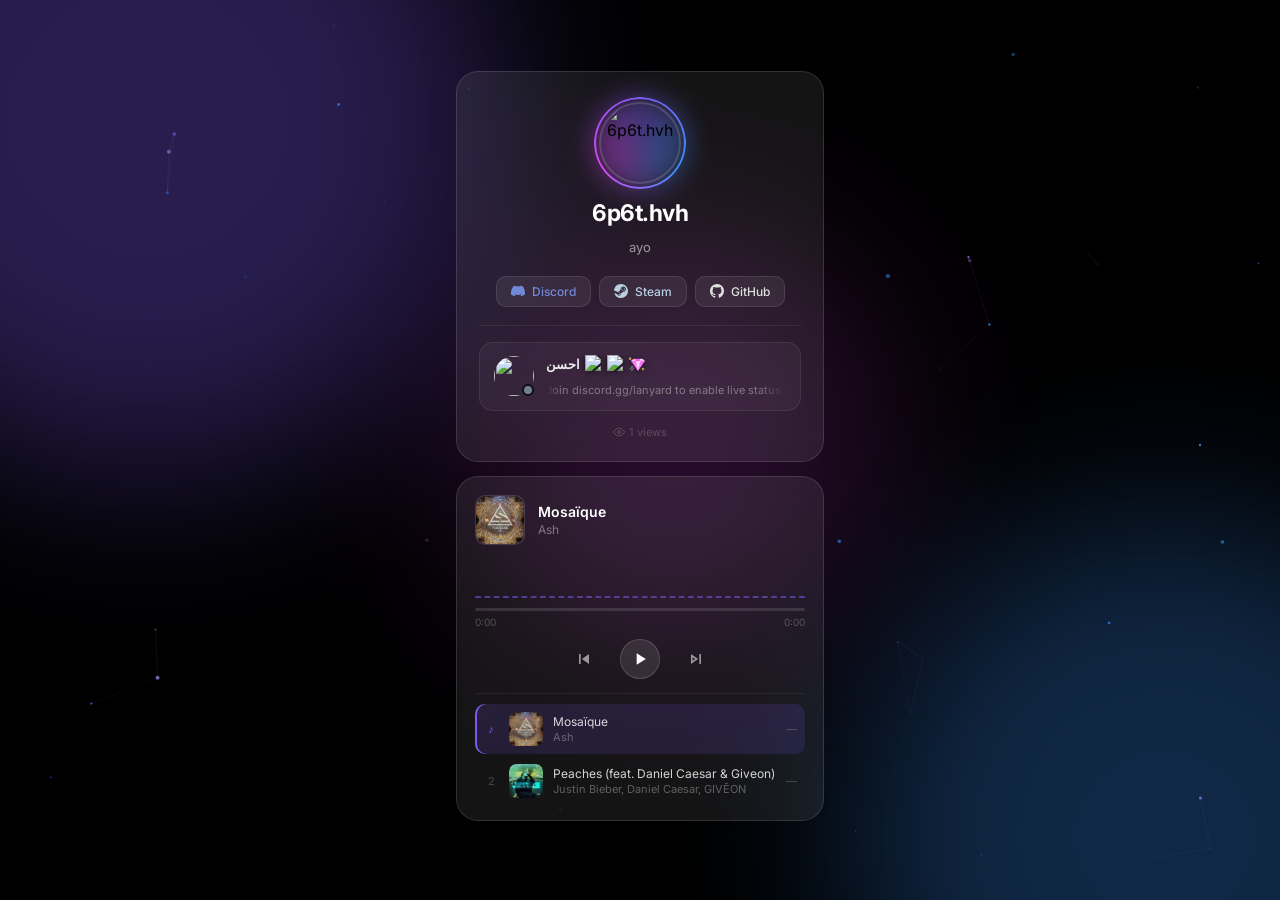
==== commit eb65fac9: "Simplify audio context handling in index.html Refactor audio context initialization and remove unuse" ====
--- a/index.html
+++ b/index.html
@@ -854,7 +854,7 @@
     const vx = viz.getContext('2d');
     const BARS = 36;
     const levels = new Array(BARS).fill(0);
-    let actx = null, analyser = null, freq = null;
+    const analyser = null, freq = null;
 
     function sizeViz() {
       const r = viz.getBoundingClientRect();
@@ -867,24 +867,7 @@
     if (window.ResizeObserver) new ResizeObserver(sizeViz).observe(viz);
     else window.addEventListener('resize', sizeViz);
 
-    function initAnalyser() {
-      if (actx) { if (actx.resume) actx.resume(); return; }
-      try {
-        const AC = window.AudioContext || window.webkitAudioContext;
-        actx = new AC();
-        analyser = actx.createAnalyser();
-        analyser.fftSize = 128;
-        analyser.smoothingTimeConstant = 0.8;
-        freq = new Uint8Array(analyser.frequencyBinCount);
-        const src = actx.createMediaElementSource(audio);
-        src.connect(analyser);
-        analyser.connect(actx.destination);
-        if (actx.state === 'suspended') actx.resume();
-      } catch (e) { analyser = null; }
-    }
-    ['click', 'touchstart', 'keydown'].forEach(ev =>
-      document.addEventListener(ev, initAnalyser, { once: true })
-    );
+    // The visualizer is animated only; it never touches the audio output.
 
     function drawViz(t) {
       const w = viz.clientWidth, h = viz.clientHeight;
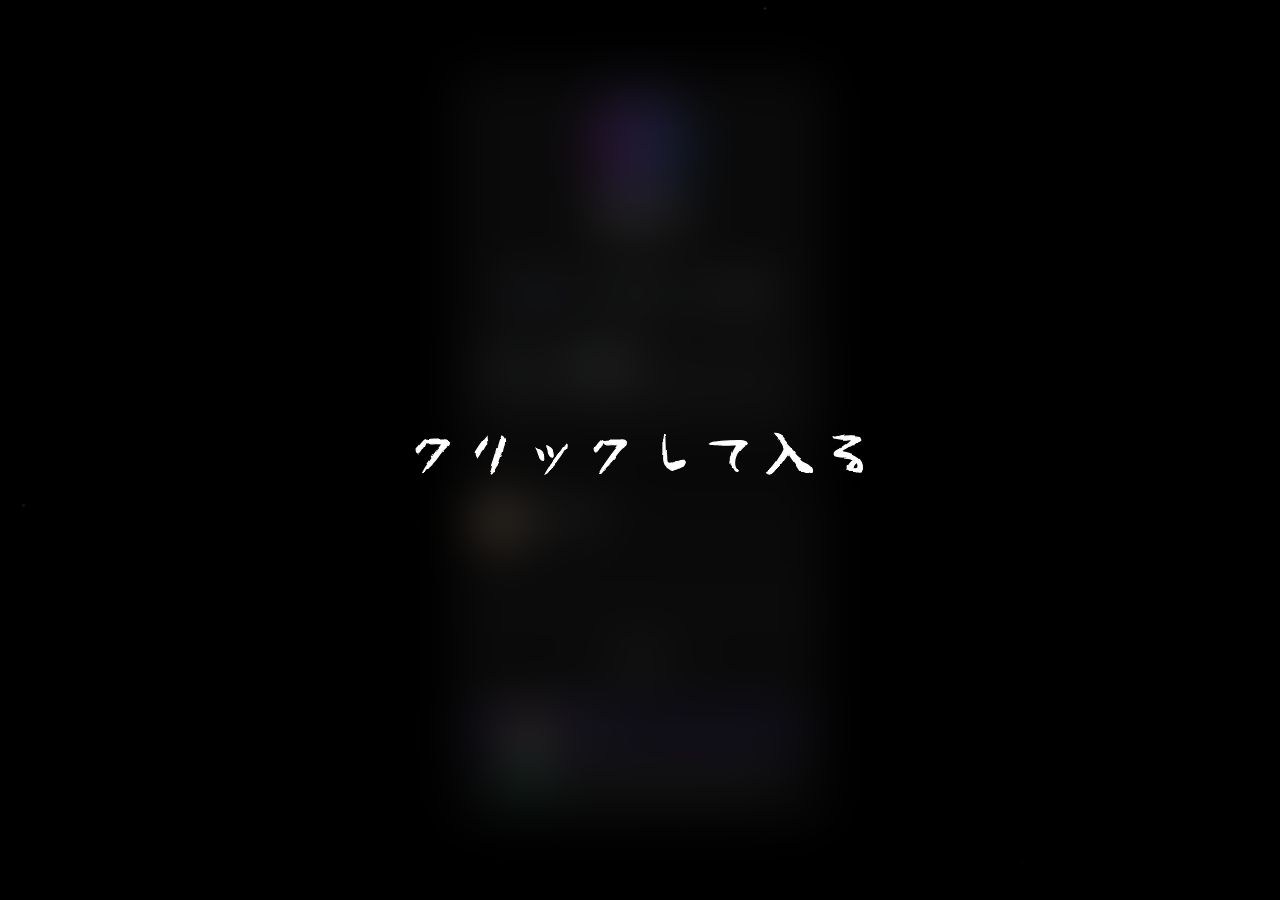
==== commit 223bd534: "Update index.html" ====
--- a/index.html
+++ b/index.html
@@ -4,10 +4,27 @@
   <meta charset="UTF-8" />
   <meta name="viewport" content="width=device-width, initial-scale=1.0" />
   <title>@6p6t</title>
+
+  <!-- Link preview (Discord, Twitter, iMessage, etc.). Crawlers don't run JavaScript,
+       so these have to be edited here and can't come from config.json. -->
+  <meta name="description" content="ayo" />
+  <meta name="theme-color" content="#7c5af0" />
+  <meta property="og:type" content="website" />
+  <meta property="og:site_name" content="6p6t" />
+  <meta property="og:title" content="6p6t.hvh" />
+  <meta property="og:description" content="ayo" />
+  <meta property="og:url" content="https://6p6t.lol/" />
+  <meta property="og:image" content="https://cdn.discordapp.com/avatars/1541065815321874433/e253b5655e7506b84bf1de476b400d77.png?size=512" />
+  <meta property="og:image:width" content="512" />
+  <meta property="og:image:height" content="512" />
+  <meta name="twitter:card" content="summary" />
+  <meta name="twitter:title" content="6p6t.hvh" />
+  <meta name="twitter:description" content="ayo" />
+  <meta name="twitter:image" content="https://cdn.discordapp.com/avatars/1541065815321874433/e253b5655e7506b84bf1de476b400d77.png?size=512" />
   <link id="favicon" rel="icon" type="image/png" href="assets/favicon.png" />
   <link rel="preconnect" href="https://fonts.googleapis.com" />
   <link rel="preconnect" href="https://fonts.gstatic.com" crossorigin />
-  <link href="https://fonts.googleapis.com/css2?family=Inter:wght@400;500;600;700&display=swap" rel="stylesheet" />
+  <link href="https://fonts.googleapis.com/css2?family=Inter:wght@400;500;600;700&family=Yuji+Boku&display=swap" rel="stylesheet" />
   <style>
     *, *::before, *::after { box-sizing: border-box; margin: 0; padding: 0; }
     html, body { height: 100%; font-family: 'Inter', sans-serif; background: #000; overflow-x: hidden; }
@@ -348,6 +365,44 @@
     @keyframes bob { 0%,100% { transform:translateY(0); } 50% { transform:translateY(-2px); } }
     .ctrl-btn:active { transform:scale(0.9); }
 
+    /* Click-to-enter splash */
+    .enter {
+      position:fixed; inset:0; z-index:100;
+      display:flex; align-items:center; justify-content:center;
+      cursor:pointer; user-select:none; -webkit-user-select:none;
+      --glow:#7c5af0;
+      background:rgba(0,0,0,0.5);
+      backdrop-filter:blur(26px); -webkit-backdrop-filter:blur(26px);
+      transition:opacity 0.7s ease, visibility 0.7s, backdrop-filter 0.7s ease, -webkit-backdrop-filter 0.7s ease;
+    }
+    .enter.hide {
+      opacity:0; visibility:hidden; pointer-events:none;
+      backdrop-filter:blur(0); -webkit-backdrop-filter:blur(0);
+    }
+    /* Optional: drop YouMurderer.woff2 or .ttf into assets/ to use it for any Latin text.
+       It has no Japanese characters, so the Japanese falls back to Yuji Boku (brush style). */
+    @font-face {
+      font-family:'YouMurderer';
+      src:url('assets/YouMurderer.woff2') format('woff2'), url('assets/YouMurderer.ttf') format('truetype');
+      font-display:swap;
+    }
+    .enter span {
+      font-family:'YouMurderer', 'Yuji Boku', 'Hiragino Mincho ProN', 'Yu Mincho', serif;
+      font-size:clamp(30px, 8vw, 52px); font-weight:400;
+      letter-spacing:0.14em; padding-left:0.14em; line-height:1.2; text-align:center;
+      color:#fff; -webkit-text-stroke:1.2px #fff;
+      filter:url(#rough);
+      animation:enterGlow 2.6s ease-in-out infinite;
+    }
+    @keyframes enterGlow {
+      0%,100% { opacity:0.8; text-shadow:0 0 6px var(--glow), 0 0 18px var(--glow), 0 0 40px var(--glow); }
+      45%     { opacity:1;   text-shadow:0 0 8px var(--glow), 0 0 26px var(--glow), 0 0 60px var(--glow), 0 0 100px var(--glow); }
+      50%     { opacity:0.85; }
+      55%     { opacity:1; }
+    }
+    /* Hold the page entrance animations until the visitor clicks in */
+    body.locked .page *, body.locked .page *::before, body.locked .page *::after { animation-play-state:paused !important; }
+
     /* Respect reduced-motion settings */
     @media (prefers-reduced-motion: reduce) {
       *, *::before, *::after {
@@ -358,7 +413,17 @@
     }
   </style>
 </head>
-<body>
+<body class="locked">
+
+<div class="enter" id="enter"><span id="enterText" lang="ja">クリックして入る</span></div>
+
+<!-- Roughens the edges of the enter text for a grungy ink look -->
+<svg width="0" height="0" style="position:absolute" aria-hidden="true" focusable="false">
+  <filter id="rough" x="-5%" y="-20%" width="110%" height="140%">
+    <feTurbulence type="fractalNoise" baseFrequency="0.04" numOctaves="3" seed="3" result="noise" />
+    <feDisplacementMap in="SourceGraphic" in2="noise" scale="4" xChannelSelector="R" yChannelSelector="G" />
+  </filter>
+</svg>
 
 <video id="bg-video" muted loop playsinline></video>
 <div class="bg-overlay"></div>
@@ -709,7 +774,31 @@
   loadTrack(0, false);
 
   audio.volume = cfg.player.volume;
-  if (cfg.player.autoplay) {
+
+  // ---------- Click-to-enter screen ----------
+  const ES = Object.assign({ enabled: true, text: 'クリックして入る', glowColor: '#7c5af0' }, cfg.enterScreen || {});
+  const enterEl = document.getElementById('enter');
+  if (ES.enabled) {
+    document.getElementById('enterText').textContent = ES.text;
+    enterEl.style.setProperty('--glow', ES.glowColor);
+    let entered = false;
+    const enterSite = () => {
+      if (entered) return;
+      entered = true;
+      document.body.classList.remove('locked');
+      enterEl.classList.add('hide');
+      setTimeout(() => enterEl.remove(), 800);
+      bgVideo.play().catch(() => {});
+      if (cfg.player.autoplay) loadTrack(0, true);
+    };
+    enterEl.addEventListener('click', enterSite);
+    document.addEventListener('keydown', enterSite);
+  } else {
+    document.body.classList.remove('locked');
+    enterEl.remove();
+  }
+
+  if (cfg.player.autoplay && !ES.enabled) {
     let autoplayed = false;
     const tryAutoplay = () => {
       if (autoplayed) return;
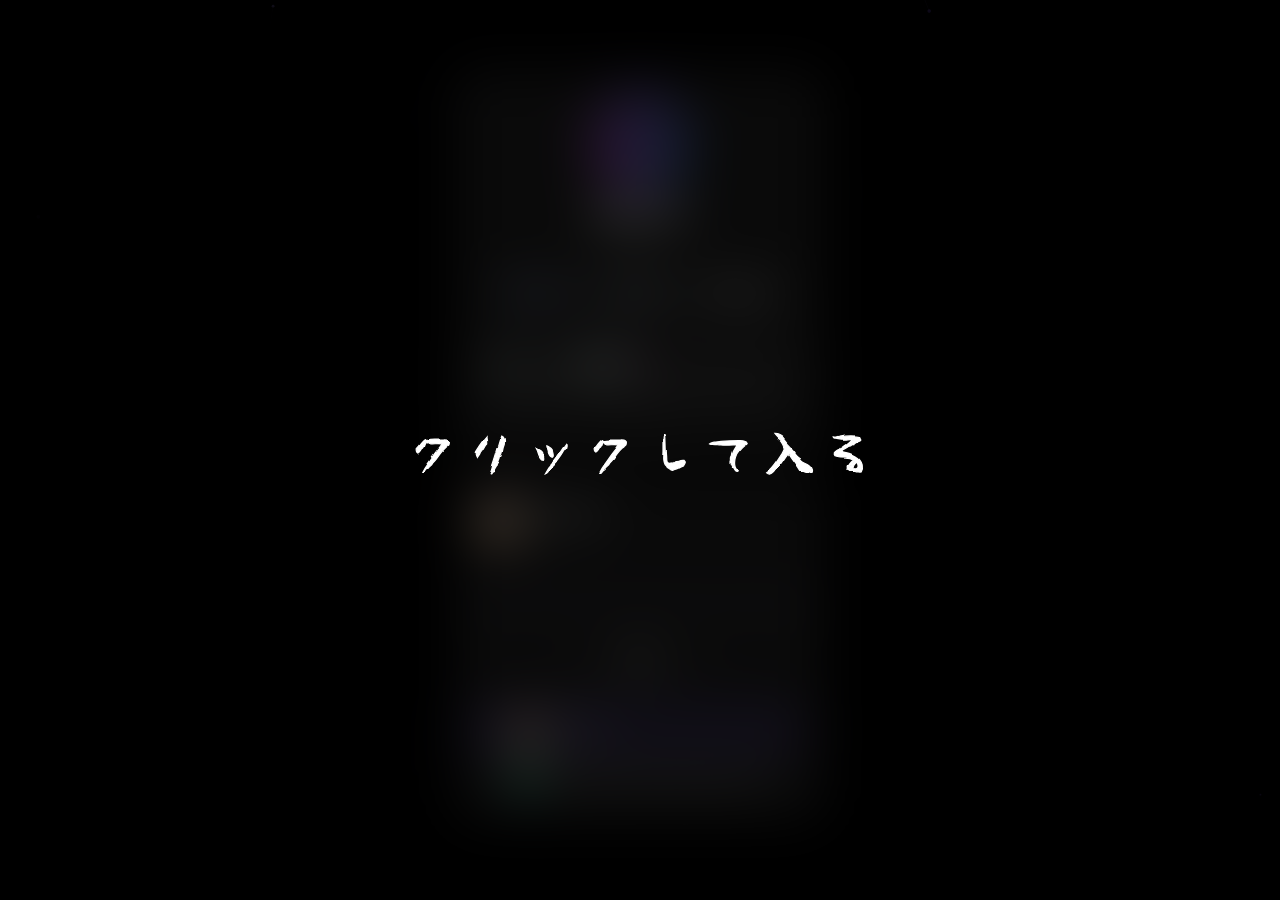
==== commit 7f9d4aba: "Update index.html" ====
--- a/index.html
+++ b/index.html
@@ -7,20 +7,21 @@
 
   <!-- Link preview (Discord, Twitter, iMessage, etc.). Crawlers don't run JavaScript,
        so these have to be edited here and can't come from config.json. -->
-  <meta name="description" content="ayo" />
+  <meta name="description" content="Discord · Steam · GitHub" />
   <meta name="theme-color" content="#7c5af0" />
   <meta property="og:type" content="website" />
-  <meta property="og:site_name" content="6p6t" />
+  <meta property="og:site_name" content="6p6t.lol" />
   <meta property="og:title" content="6p6t.hvh" />
-  <meta property="og:description" content="ayo" />
+  <meta property="og:description" content="Discord · Steam · GitHub" />
   <meta property="og:url" content="https://6p6t.lol/" />
-  <meta property="og:image" content="https://cdn.discordapp.com/avatars/1541065815321874433/e253b5655e7506b84bf1de476b400d77.png?size=512" />
-  <meta property="og:image:width" content="512" />
-  <meta property="og:image:height" content="512" />
-  <meta name="twitter:card" content="summary" />
+  <meta property="og:image" content="https://6p6t.lol/assets/preview.png?v=1" />
+  <meta property="og:image:width" content="1200" />
+  <meta property="og:image:height" content="630" />
+  <meta property="og:image:alt" content="6p6t.hvh" />
+  <meta name="twitter:card" content="summary_large_image" />
   <meta name="twitter:title" content="6p6t.hvh" />
-  <meta name="twitter:description" content="ayo" />
-  <meta name="twitter:image" content="https://cdn.discordapp.com/avatars/1541065815321874433/e253b5655e7506b84bf1de476b400d77.png?size=512" />
+  <meta name="twitter:description" content="Discord · Steam · GitHub" />
+  <meta name="twitter:image" content="https://6p6t.lol/assets/preview.png?v=1" />
   <link id="favicon" rel="icon" type="image/png" href="assets/favicon.png" />
   <link rel="preconnect" href="https://fonts.googleapis.com" />
   <link rel="preconnect" href="https://fonts.gstatic.com" crossorigin />
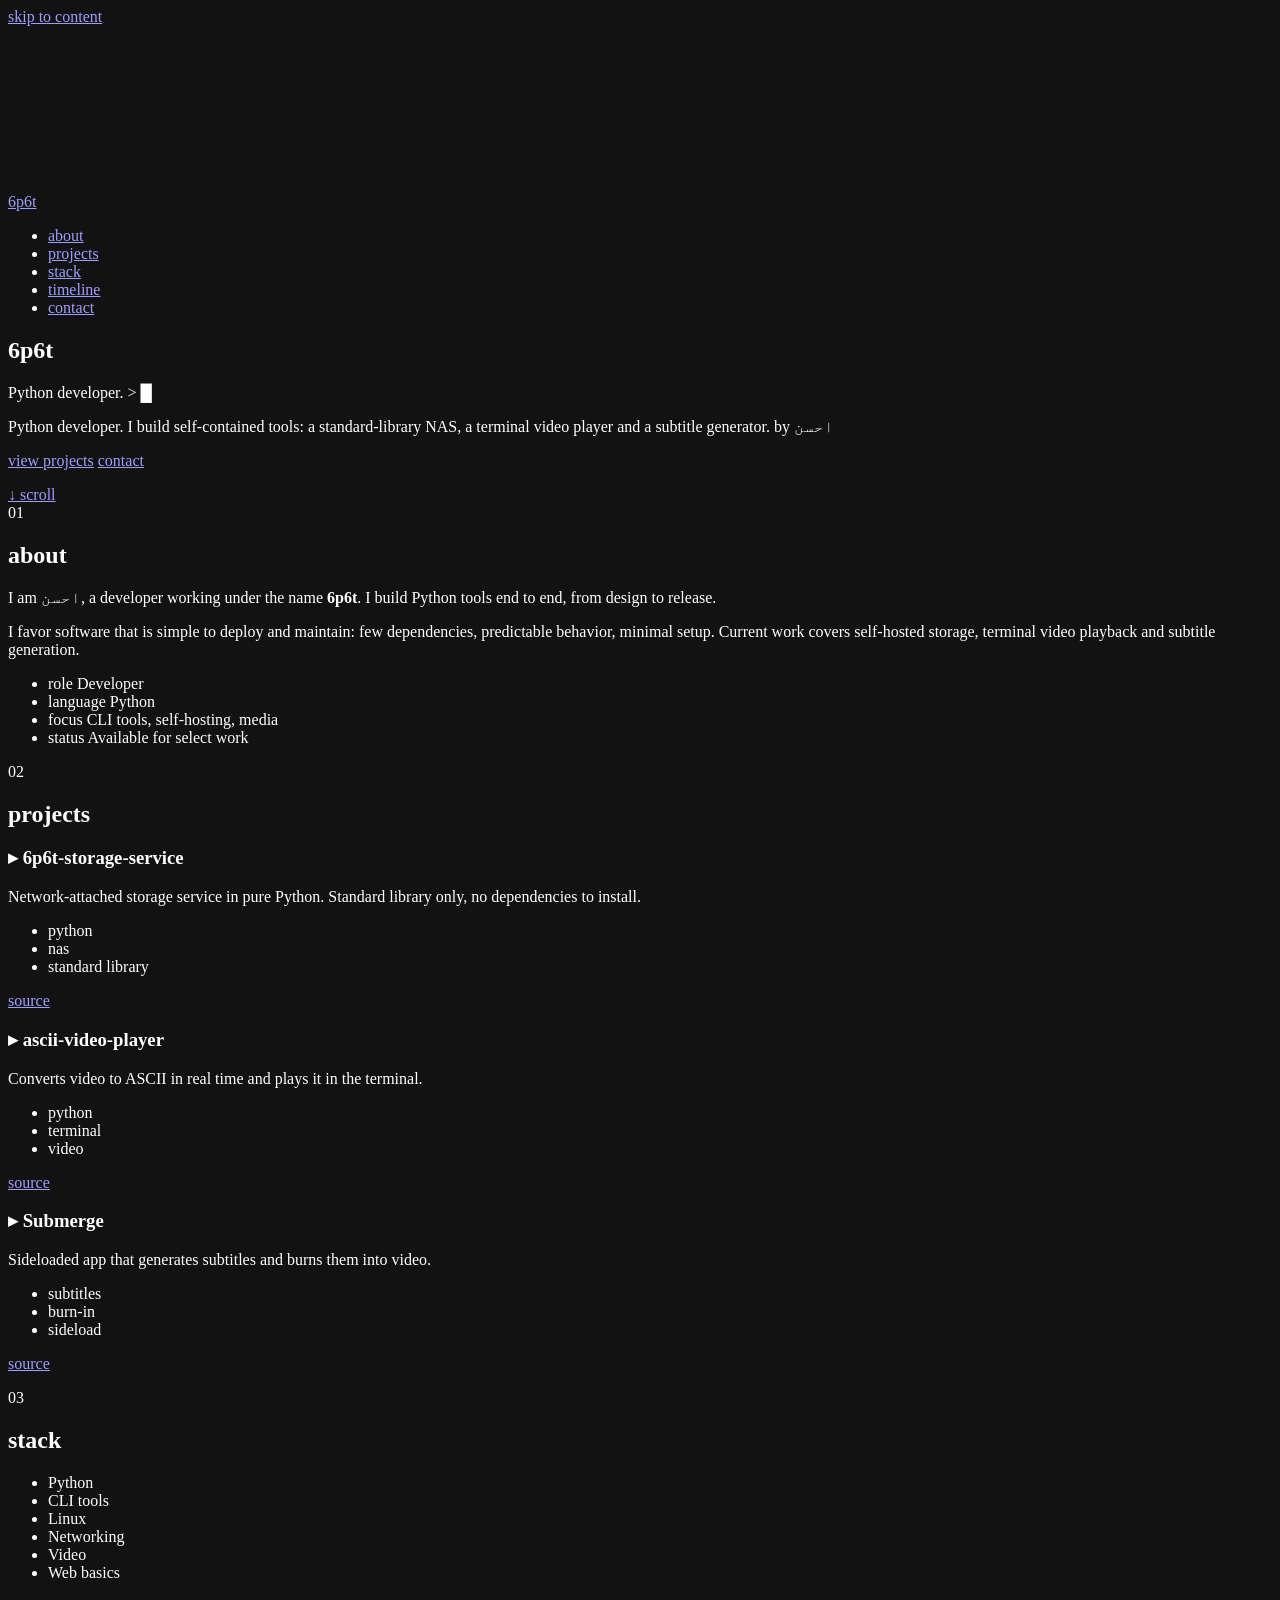
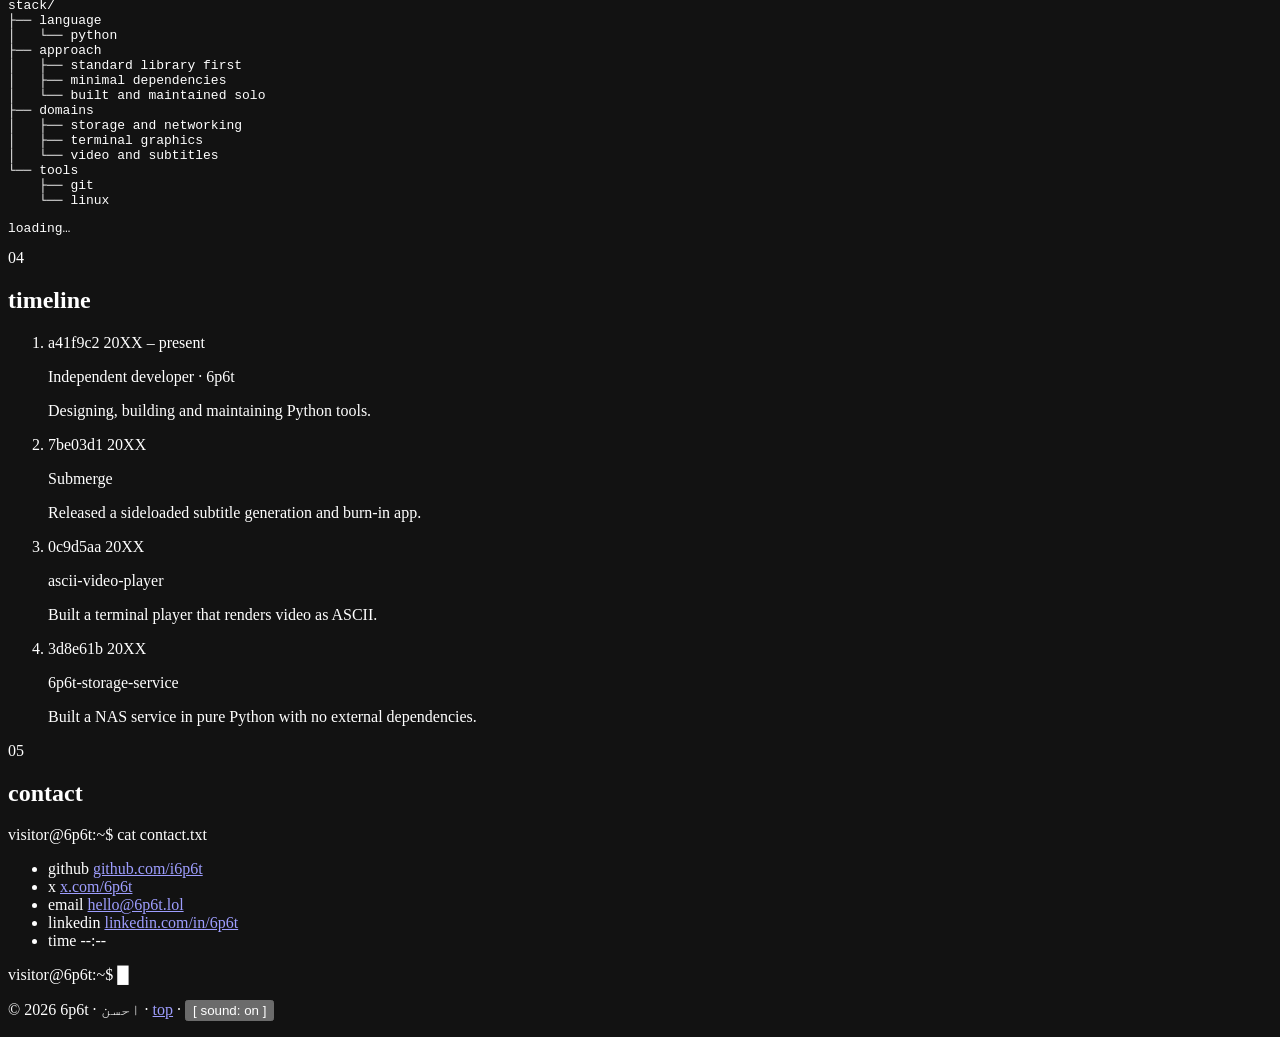
==== commit 65da4219: "Update fmt.Println to print 'Goodbye World'" ====
--- a/index.html
+++ b/index.html
@@ -1,1182 +1,239 @@
 <!DOCTYPE html>
-<html lang="en">
+<html lang="en" class="no-js">
 <head>
-  <meta charset="UTF-8" />
-  <meta name="viewport" content="width=device-width, initial-scale=1.0" />
-  <title>@6p6t</title>
-
-  <!-- Link preview (Discord, Twitter, iMessage, etc.). Crawlers don't run JavaScript,
-       so these have to be edited here and can't come from config.json. -->
-  <meta name="description" content="Discord · Steam · GitHub" />
-  <meta name="theme-color" content="#7c5af0" />
-  <meta property="og:type" content="website" />
-  <meta property="og:site_name" content="6p6t.lol" />
-  <meta property="og:title" content="6p6t.hvh" />
-  <meta property="og:description" content="Discord · Steam · GitHub" />
-  <meta property="og:url" content="https://6p6t.lol/" />
-  <meta property="og:image" content="https://6p6t.lol/assets/preview.png?v=1" />
-  <meta property="og:image:width" content="1200" />
-  <meta property="og:image:height" content="630" />
-  <meta property="og:image:alt" content="6p6t.hvh" />
-  <meta name="twitter:card" content="summary_large_image" />
-  <meta name="twitter:title" content="6p6t.hvh" />
-  <meta name="twitter:description" content="Discord · Steam · GitHub" />
-  <meta name="twitter:image" content="https://6p6t.lol/assets/preview.png?v=1" />
-  <link id="favicon" rel="icon" type="image/png" href="assets/favicon.png" />
-  <link rel="preconnect" href="https://fonts.googleapis.com" />
-  <link rel="preconnect" href="https://fonts.gstatic.com" crossorigin />
-  <link href="https://fonts.googleapis.com/css2?family=Inter:wght@400;500;600;700&family=Yuji+Boku&display=swap" rel="stylesheet" />
-  <style>
-    *, *::before, *::after { box-sizing: border-box; margin: 0; padding: 0; }
-    html, body { height: 100%; font-family: 'Inter', sans-serif; background: #000; overflow-x: hidden; }
-    body { min-height: 100vh; display: flex; align-items: center; justify-content: center; }
-
-    #bg-video {
-      position: fixed; inset: 0; width: 100%; height: 100%;
-      object-fit: cover; z-index: 0;
-      filter: blur(18px) brightness(0.4) saturate(0.8);
-      transform: scale(1.1);
-    }
-    .bg-overlay { position: fixed; inset: 0; z-index: 1; background: rgba(0,0,0,0.4); }
-
-    .page {
-      position: relative; z-index: 2;
-      display: flex; flex-direction: column; align-items: center; gap: 14px;
-      padding: 32px 16px 40px; width: 100%; max-width: 400px;
-    }
-
-    .card, .player-card, .activity-card, .spotify-card {
-      width: 100%;
-      background: rgba(255,255,255,0.08);
-      border: 1px solid rgba(255,255,255,0.12);
-      border-radius: 22px;
-      backdrop-filter: blur(12px);
-      -webkit-backdrop-filter: blur(12px);
-    }
-    .card         { padding: 30px 22px 22px; text-align: center; animation: fadeUp 0.5s cubic-bezier(0.22,1,0.36,1) both; }
-    .player-card  { padding: 18px 18px 14px; animation: fadeUp 0.5s cubic-bezier(0.22,1,0.36,1) 0.07s both; }
-    .activity-card{ padding: 14px 16px; animation: fadeUp 0.5s cubic-bezier(0.22,1,0.36,1) 0.10s both; display: none; }
-    .spotify-card { padding: 14px 16px; animation: fadeUp 0.5s cubic-bezier(0.22,1,0.36,1) 0.12s both; display: none; }
-    @keyframes fadeUp { from { opacity:0; transform:translateY(16px); } to { opacity:1; transform:translateY(0); } }
-
-    .avatar-wrap { width: 82px; height: 82px; margin: 0 auto 15px; }
-    .avatar { width: 100%; height: 100%; border-radius: 50%; object-fit: cover; display: block; border: 2px solid rgba(255,255,255,0.15); }
-
-    .username-wrap { position: relative; display: inline-block; margin-bottom: 10px; }
-    .username {
-      font-size: 23px; font-weight: 700; color: #fff;
-      letter-spacing: -0.5px; display: inline-block;
-    }
-    .username .char {
-      display: inline-block;
-      opacity: 0; transform: translateY(8px);
-      animation: charIn 0.5s cubic-bezier(0.22,1,0.36,1) forwards;
-    }
-    @keyframes charIn { to { opacity:1; transform:translateY(0); } }
-    .particle {
-      position: absolute; border-radius: 50%; pointer-events: none;
-      animation: particleDrift linear infinite; opacity: 0;
-    }
-    @keyframes particleDrift {
-      0%   { opacity:0; transform:translateY(0) scale(1); }
-      15%  { opacity:0.7; }
-      85%  { opacity:0.3; }
-      100% { opacity:0; transform:translateY(-32px) scale(0.2); }
-    }
-
-    .bio { font-size: 13px; color: rgba(255,255,255,0.55); line-height: 1.6; margin-bottom: 18px; }
-    .divider { width:100%; height:1px; background:rgba(255,255,255,0.07); margin-bottom:16px; }
-
-    .socials { display:flex; gap:8px; justify-content:center; margin-bottom:18px; flex-wrap:wrap; }
-    .social-btn {
-      display:flex; align-items:center; gap:7px; padding:7px 14px; border-radius:10px;
-      background:rgba(255,255,255,0.07); border:1px solid rgba(255,255,255,0.1);
-      color:rgba(255,255,255,0.75); font-size:12px; font-weight:500;
-      font-family:'Inter',sans-serif; cursor:pointer; text-decoration:none;
-      transition:background 0.2s, transform 0.15s;
-    }
-    .social-btn:hover { background:rgba(255,255,255,0.13); transform:translateY(-1px); }
-    .social-btn.discord { color:#7289da; }
-    .social-btn.steam   { color:#b8d0e0; }
-    .social-btn.github  { color:#e0e0e0; }
-
-    .presence {
-      background:rgba(255,255,255,0.04); border:1px solid rgba(255,255,255,0.08);
-      border-radius:14px; padding:12px 14px;
-      display:flex; align-items:center; gap:12px; text-align:left;
-    }
-    .p-avatar-wrap { position:relative; flex-shrink:0; }
-    .p-avatar { width:40px; height:40px; border-radius:50%; object-fit:cover; display:block; }
-    .status-dot {
-      position:absolute; bottom:0; right:0;
-      width:12px; height:12px; border-radius:50%;
-      background:#747f8d; border:2px solid rgba(10,10,15,0.95);
-      transition:background 0.4s;
-    }
-
-    #deviceIconImg {
-      display:none; position:absolute; bottom:-1px; right:-1px;
-      width:13px; height:16px;
-    }
-    .p-info { flex:1; min-width:0; overflow:hidden; }
-    .p-name-row {
-      display:flex; align-items:center; gap:5px; flex-wrap:wrap;
-      font-size:13px; font-weight:600; color:rgba(255,255,255,0.9); margin-bottom:5px;
-    }
-    .guild-tag {
-      font-size:10px; font-weight:600;
-      background:rgba(255,255,255,0.1); border:1px solid rgba(255,255,255,0.15);
-      color:rgba(255,255,255,0.5); padding:1px 6px; border-radius:5px;
-      white-space:nowrap; display:inline-flex; align-items:center; gap:4px;
-    }
-    .guild-badge { width:13px; height:13px; border-radius:2px; object-fit:contain; }
-
-    .p-badges { display:inline-flex; align-items:center; gap:4px; }
-    .p-badge  { position:relative; width:18px; height:18px; display:flex; align-items:center; justify-content:center; }
-    .p-badge img { width:18px; height:18px; object-fit:contain; filter:drop-shadow(0 1px 3px rgba(0,0,0,0.6)); }
-    .p-badge-tip {
-      position:absolute; bottom:calc(100% + 5px); left:50%; transform:translateX(-50%);
-      background:rgba(20,20,30,0.95); border:1px solid rgba(255,255,255,0.12);
-      color:#fff; font-size:10px; font-weight:500; white-space:nowrap;
-      padding:3px 7px; border-radius:5px; pointer-events:none;
-      opacity:0; transition:opacity 0.15s; z-index:10;
-    }
-    .p-badge:hover .p-badge-tip { opacity:1; }
-
-    .p-status-wrap {
-      overflow:hidden; width:100%;
-      mask-image:linear-gradient(to right, transparent 0%, black 6%, black 88%, transparent 100%);
-      -webkit-mask-image:linear-gradient(to right, transparent 0%, black 6%, black 88%, transparent 100%);
-    }
-    .p-status { font-size:11px; color:rgba(255,255,255,0.38); white-space:nowrap; display:inline-block; }
-    .p-status.scrolling { animation:marquee var(--dur,12s) linear infinite; }
-    @keyframes marquee { 0%{transform:translateX(0);} 100%{transform:translateX(var(--shift,-50%));} }
-
-    .views {
-      margin-top:14px; font-size:11px; color:rgba(255,255,255,0.2);
-      display:flex; align-items:center; justify-content:center; gap:4px;
-    }
-
-    .ac-label { font-size:10px; font-weight:700; color:rgba(255,255,255,0.35); letter-spacing:0.6px; text-transform:uppercase; margin-bottom:10px; }
-    .ac-body  { display:flex; gap:13px; align-items:flex-start; }
-    .ac-art-wrap { position:relative; flex-shrink:0; }
-    .ac-art-large {
-      width:64px; height:64px; border-radius:10px;
-      background:rgba(255,255,255,0.07);
-      display:flex; align-items:center; justify-content:center; overflow:hidden;
-    }
-    .ac-art-large img { width:64px; height:64px; border-radius:10px; object-fit:cover; }
-    .ac-art-small {
-      position:absolute; bottom:-4px; right:-4px;
-      width:22px; height:22px; border-radius:50%;
-      border:2px solid rgba(10,10,15,0.95);
-      background:rgba(255,255,255,0.07);
-      overflow:hidden; display:none; align-items:center; justify-content:center;
-    }
-    .ac-art-small img { width:100%; height:100%; object-fit:cover; }
-    .ac-info { flex:1; min-width:0; }
-    .ac-name   { font-size:13px; font-weight:700; color:#fff; white-space:nowrap; overflow:hidden; text-overflow:ellipsis; }
-    .ac-detail { font-size:11px; color:rgba(255,255,255,0.45); margin-top:2px; white-space:nowrap; overflow:hidden; text-overflow:ellipsis; display:none; }
-    .ac-state  { font-size:11px; color:rgba(255,255,255,0.35); margin-top:1px; white-space:nowrap; overflow:hidden; text-overflow:ellipsis; display:none; }
-    .ac-time   { font-size:11px; color:rgba(255,255,255,0.3); margin-top:4px; }
-
-    .sp-label { font-size:10px; font-weight:700; color:#1db954; letter-spacing:0.6px; text-transform:uppercase; margin-bottom:10px; display:flex; align-items:center; gap:5px; }
-    .sp-body  { display:flex; gap:13px; align-items:center; }
-    .sp-art   { width:54px; height:54px; border-radius:8px; object-fit:cover; flex-shrink:0; background:rgba(255,255,255,0.07); }
-    .sp-info  { flex:1; min-width:0; }
-    .sp-song   { font-size:13px; font-weight:600; color:#fff; white-space:nowrap; overflow:hidden; text-overflow:ellipsis; }
-    .sp-artist { font-size:11px; color:rgba(255,255,255,0.45); white-space:nowrap; overflow:hidden; text-overflow:ellipsis; margin-top:2px; }
-    .sp-album  { font-size:10px; color:rgba(255,255,255,0.28); white-space:nowrap; overflow:hidden; text-overflow:ellipsis; margin-top:1px; }
-    .sp-bar-wrap { margin-top:10px; }
-    .sp-bar-track { width:100%; height:3px; border-radius:2px; background:rgba(255,255,255,0.12); }
-    .sp-bar-fill  { height:100%; border-radius:2px; background:#1db954; transition:width 1s linear; }
-    .sp-times { display:flex; justify-content:space-between; font-size:10px; color:rgba(255,255,255,0.25); margin-top:4px; }
-
-    .player-top { display:flex; align-items:center; gap:13px; margin-bottom:13px; }
-    .album-art {
-      width:50px; height:50px; border-radius:10px; flex-shrink:0;
-      background:rgba(255,255,255,0.07); border:1px solid rgba(255,255,255,0.08);
-      display:flex; align-items:center; justify-content:center; overflow:hidden;
-    }
-    .album-art img { width:100%; height:100%; object-fit:cover; border-radius:10px; }
-    .song-info { flex:1; min-width:0; }
-    .song-title  { font-size:14px; font-weight:600; color:#fff; white-space:nowrap; overflow:hidden; text-overflow:ellipsis; }
-    .song-artist { font-size:12px; color:rgba(255,255,255,0.4); white-space:nowrap; overflow:hidden; text-overflow:ellipsis; margin-top:2px; }
-    .progress-wrap { margin-bottom:11px; cursor:pointer; user-select:none; }
-    .progress-track { width:100%; height:3px; border-radius:2px; background:rgba(255,255,255,0.12); }
-    .progress-fill { height:100%; border-radius:2px; background:linear-gradient(90deg,#7c5af0,#3a8ef6); width:0%; transition:width 0.4s linear; pointer-events:none; }
-    .progress-times { display:flex; justify-content:space-between; font-size:10px; color:rgba(255,255,255,0.25); margin-top:5px; }
-    .controls { display:flex; align-items:center; justify-content:center; gap:22px; margin-bottom:14px; }
-    .ctrl-btn {
-      background:none; border:none; cursor:pointer; padding:4px;
-      color:rgba(255,255,255,0.55); transition:color 0.15s,transform 0.12s;
-      display:flex; align-items:center; line-height:0;
-    }
-    .ctrl-btn:hover { color:#fff; transform:scale(1.13); }
-    .ctrl-btn.play-pause {
-      width:40px; height:40px; border-radius:50%;
-      background:rgba(255,255,255,0.1); border:1px solid rgba(255,255,255,0.15);
-      display:flex; align-items:center; justify-content:center; color:#fff;
-    }
-    .ctrl-btn.play-pause:hover { background:rgba(255,255,255,0.18); transform:scale(1.05); }
-    .pl-divider { width:100%; height:1px; background:rgba(255,255,255,0.06); margin-bottom:10px; }
-    .playlist { display:flex; flex-direction:column; gap:2px; }
-    .pl-item {
-      display:flex; align-items:center; gap:10px; padding:8px;
-      border-radius:10px; cursor:pointer; transition:background 0.15s;
-    }
-    .pl-item:hover  { background:rgba(255,255,255,0.06); }
-    .pl-item.active { background:rgba(124,90,240,0.15); }
-    .pl-num { font-size:11px; color:rgba(255,255,255,0.22); width:16px; text-align:center; flex-shrink:0; }
-    .pl-num.playing { color:#7c5af0; }
-    .pl-art { width:34px; height:34px; border-radius:7px; flex-shrink:0; background:rgba(255,255,255,0.07); display:flex; align-items:center; justify-content:center; overflow:hidden; }
-    .pl-art img { width:100%; height:100%; object-fit:cover; border-radius:7px; }
-    .pl-info { flex:1; min-width:0; }
-    .pl-title  { font-size:12px; color:rgba(255,255,255,0.82); white-space:nowrap; overflow:hidden; text-overflow:ellipsis; }
-    .pl-artist { font-size:11px; color:rgba(255,255,255,0.32); white-space:nowrap; overflow:hidden; text-overflow:ellipsis; margin-top:1px; }
-    .pl-dur { font-size:11px; color:rgba(255,255,255,0.22); flex-shrink:0; }
-
-    /* ================= Motion & effects ================= */
-    :root { --px:0px; --py:0px; }
-
-    /* Aurora background blobs */
-    .aurora {
-      position:fixed; inset:-10vmax; z-index:1; overflow:hidden; pointer-events:none;
-      mix-blend-mode:screen;
-      transform:translate(var(--px), var(--py));
-      transition:transform 0.8s ease-out;
-    }
-    .aurora span { position:absolute; border-radius:50%; filter:blur(90px); animation:drift 22s ease-in-out infinite alternate; }
-    .aurora span:nth-child(1) { width:55vmax; height:55vmax; background:#7c5af0; opacity:0.32; top:-8vmax; left:-6vmax; }
-    .aurora span:nth-child(2) { width:50vmax; height:50vmax; background:#3a8ef6; opacity:0.28; bottom:-10vmax; right:-6vmax; animation-duration:28s; animation-delay:-8s; }
-    .aurora span:nth-child(3) { width:34vmax; height:34vmax; background:#d946ef; opacity:0.18; top:30%; left:38%; animation-duration:34s; animation-delay:-15s; }
-    @keyframes drift {
-      0%   { transform:translate(0,0) scale(1); }
-      50%  { transform:translate(8vmax,6vmax) scale(1.2); }
-      100% { transform:translate(-6vmax,10vmax) scale(0.9); }
-    }
-    #fx-canvas { position:fixed; inset:0; z-index:1; pointer-events:none; }
-
-    /* Cards: tilt, glow, hover */
-    .card, .player-card, .activity-card, .spotify-card {
-      position:relative;
-      animation-fill-mode:backwards;
-      transition:transform 0.25s ease-out, border-color 0.3s, box-shadow 0.3s;
-      --mx:50%; --my:50%;
-    }
-    .card:hover, .player-card:hover, .activity-card:hover, .spotify-card:hover {
-      border-color:rgba(255,255,255,0.22);
-      box-shadow:0 24px 60px -24px rgba(124,90,240,0.5);
-    }
-    .card::before, .player-card::before, .activity-card::before, .spotify-card::before {
-      content:''; position:absolute; inset:0; border-radius:inherit; pointer-events:none;
-      opacity:0; transition:opacity 0.3s;
-      background:radial-gradient(420px circle at var(--mx) var(--my), rgba(255,255,255,0.10), transparent 45%);
-    }
-    .card:hover::before, .player-card:hover::before, .activity-card:hover::before, .spotify-card:hover::before { opacity:1; }
-
-    /* Staggered entrance inside the main card */
-    .card > .username-wrap { animation:riseIn 0.6s cubic-bezier(0.22,1,0.36,1) 0.25s backwards; }
-    .card > .bio           { animation:riseIn 0.6s cubic-bezier(0.22,1,0.36,1) 0.35s backwards; }
-    .card > .divider       { animation:growX 0.7s cubic-bezier(0.22,1,0.36,1) 0.5s backwards; }
-    .card > .presence      { animation:riseIn 0.6s cubic-bezier(0.22,1,0.36,1) 0.6s backwards; }
-    .card > .views         { animation:riseIn 0.6s cubic-bezier(0.22,1,0.36,1) 0.7s backwards; }
-    @keyframes riseIn { from { opacity:0; transform:translateY(12px); } to { opacity:1; transform:none; } }
-    @keyframes growX  { from { opacity:0; transform:scaleX(0); } to { opacity:1; transform:none; } }
-    @keyframes popIn  { from { opacity:0; transform:translateY(10px) scale(0.85); } to { opacity:1; transform:none; } }
-
-    /* Avatar: spinning gradient ring, glow, floating */
-    .avatar-wrap {
-      position:relative;
-      animation:avatarIn 0.8s cubic-bezier(0.34,1.56,0.64,1) 0.1s backwards, floaty 6s ease-in-out 0.9s infinite;
-    }
-    .avatar { position:relative; z-index:1; }
-    .avatar-wrap::before {
-      content:''; position:absolute; inset:-5px; border-radius:50%; padding:2px;
-      background:conic-gradient(from 0deg, #7c5af0, #3a8ef6, #d946ef, #7c5af0);
-      -webkit-mask:linear-gradient(#000 0 0) content-box, linear-gradient(#000 0 0);
-      -webkit-mask-composite:xor; mask-composite:exclude;
-      animation:spin 4s linear infinite;
-    }
-    .avatar-wrap::after {
-      content:''; position:absolute; inset:-6px; border-radius:50%; z-index:-1;
-      background:conic-gradient(from 0deg, #7c5af0, #3a8ef6, #d946ef, #7c5af0);
-      filter:blur(14px); opacity:0.45;
-      animation:spin 4s linear infinite;
-    }
-    @keyframes spin { to { transform:rotate(360deg); } }
-    @keyframes floaty { 0%,100% { transform:translateY(0); } 50% { transform:translateY(-5px); } }
-    @keyframes avatarIn { from { opacity:0; transform:scale(0.4) rotate(-25deg); } to { opacity:1; transform:none; } }
-
-    /* Username glow */
-    .username { animation:glow 3s ease-in-out infinite; }
-    @keyframes glow {
-      0%,100% { filter:drop-shadow(0 0 6px rgba(124,90,240,0.5)); }
-      50%     { filter:drop-shadow(0 0 16px rgba(58,142,246,0.85)); }
-    }
-
-    /* Social buttons: pop in, shine sweep, lift */
-    .social-btn {
-      position:relative; overflow:hidden;
-      animation:popIn 0.5s cubic-bezier(0.34,1.56,0.64,1) calc(0.45s + var(--i, 0) * 0.09s) backwards;
-      transition:background 0.2s, transform 0.2s, box-shadow 0.25s;
-    }
-    .social-btn:hover { transform:translateY(-3px) scale(1.04); box-shadow:0 10px 22px -10px currentColor; }
-    .social-btn:active { transform:scale(0.97); }
-    .social-btn::after {
-      content:''; position:absolute; top:0; left:-120%; width:60%; height:100%;
-      background:linear-gradient(100deg, transparent, rgba(255,255,255,0.28), transparent);
-      transform:skewX(-20deg); transition:left 0.6s;
-    }
-    .social-btn:hover::after { left:140%; }
-
-    /* Presence */
-    .presence { transition:background 0.3s; }
-    .presence:hover { background:rgba(255,255,255,0.07); }
-    .p-badge { transition:transform 0.2s cubic-bezier(0.34,1.56,0.64,1); }
-    .p-badge:hover { transform:translateY(-3px) scale(1.2); }
-    .status-dot.live::after {
-      content:''; position:absolute; inset:-2px; border-radius:50%; background:inherit;
-      animation:ping 1.8s ease-out infinite;
-    }
-    @keyframes ping { 0% { transform:scale(1); opacity:0.7; } 100% { transform:scale(2.6); opacity:0; } }
-
-    /* Player */
-    #viz { width:100%; height:40px; display:block; margin-bottom:10px; }
-    .album-art { transition:box-shadow 0.3s; }
-    .album-art img { transition:transform 0.6s; }
-    .album-art.playing { animation:pulseRing 2s ease-out infinite; }
-    .album-art.playing img { transform:scale(1.08); }
-    @keyframes pulseRing {
-      0%   { box-shadow:0 0 0 0 rgba(124,90,240,0.55); }
-      100% { box-shadow:0 0 0 12px rgba(124,90,240,0); }
-    }
-    .progress-track { transition:height 0.2s; }
-    .progress-wrap:hover .progress-track { height:5px; }
-    .progress-fill { position:relative; box-shadow:0 0 8px rgba(124,90,240,0.7); }
-    .progress-fill::after {
-      content:''; position:absolute; right:-4px; top:50%; width:9px; height:9px; border-radius:50%;
-      background:#fff; transform:translateY(-50%) scale(0); transition:transform 0.2s;
-    }
-    .progress-wrap:hover .progress-fill::after { transform:translateY(-50%) scale(1); }
-    .pl-item { transition:background 0.15s, transform 0.2s; }
-    .pl-item:hover { transform:translateX(3px); }
-    .pl-item.active { box-shadow:inset 2px 0 0 #7c5af0; }
-    .pl-num.playing { animation:bob 0.9s ease-in-out infinite; }
-    @keyframes bob { 0%,100% { transform:translateY(0); } 50% { transform:translateY(-2px); } }
-    .ctrl-btn:active { transform:scale(0.9); }
-
-    /* Click-to-enter splash */
-    .enter {
-      position:fixed; inset:0; z-index:100;
-      display:flex; align-items:center; justify-content:center;
-      cursor:pointer; user-select:none; -webkit-user-select:none;
-      --glow:#7c5af0;
-      background:rgba(0,0,0,0.5);
-      backdrop-filter:blur(26px); -webkit-backdrop-filter:blur(26px);
-      transition:opacity 0.7s ease, visibility 0.7s, backdrop-filter 0.7s ease, -webkit-backdrop-filter 0.7s ease;
-    }
-    .enter.hide {
-      opacity:0; visibility:hidden; pointer-events:none;
-      backdrop-filter:blur(0); -webkit-backdrop-filter:blur(0);
-    }
-    /* Optional: drop YouMurderer.woff2 or .ttf into assets/ to use it for any Latin text.
-       It has no Japanese characters, so the Japanese falls back to Yuji Boku (brush style). */
-    @font-face {
-      font-family:'YouMurderer';
-      src:url('assets/YouMurderer.woff2') format('woff2'), url('assets/YouMurderer.ttf') format('truetype');
-      font-display:swap;
-    }
-    .enter span {
-      font-family:'YouMurderer', 'Yuji Boku', 'Hiragino Mincho ProN', 'Yu Mincho', serif;
-      font-size:clamp(30px, 8vw, 52px); font-weight:400;
-      letter-spacing:0.14em; padding-left:0.14em; line-height:1.2; text-align:center;
-      color:#fff; -webkit-text-stroke:1.2px #fff;
-      filter:url(#rough);
-      animation:enterGlow 2.6s ease-in-out infinite;
-    }
-    @keyframes enterGlow {
-      0%,100% { opacity:0.8; text-shadow:0 0 6px var(--glow), 0 0 18px var(--glow), 0 0 40px var(--glow); }
-      45%     { opacity:1;   text-shadow:0 0 8px var(--glow), 0 0 26px var(--glow), 0 0 60px var(--glow), 0 0 100px var(--glow); }
-      50%     { opacity:0.85; }
-      55%     { opacity:1; }
-    }
-    /* Hold the page entrance animations until the visitor clicks in */
-    body.locked .page *, body.locked .page *::before, body.locked .page *::after { animation-play-state:paused !important; }
-
-    /* Respect reduced-motion settings */
-    @media (prefers-reduced-motion: reduce) {
-      *, *::before, *::after {
-        animation-duration:0.01ms !important;
-        animation-iteration-count:1 !important;
-        transition-duration:0.01ms !important;
-      }
-    }
-  </style>
+  <meta charset="utf-8">
+  <meta name="viewport" content="width=device-width, initial-scale=1">
+
+  <title>6p6t</title>
+  <meta name="description" content="6p6t — Python developer. Self-hosted storage, terminal video and subtitle tooling.">
+  <meta name="author" content="احسن">
+  <meta name="theme-color" content="#050505">
+  <meta name="color-scheme" content="dark">
+  <link rel="canonical" href="https://i6p6t.github.io/">
+
+  <meta property="og:type" content="website">
+  <meta property="og:title" content="6p6t">
+  <meta property="og:description" content="6p6t — Python developer. Self-hosted storage, terminal video and subtitle tooling.">
+  <meta property="og:url" content="https://i6p6t.github.io/">
+  <meta name="twitter:card" content="summary">
+  <meta name="twitter:title" content="6p6t">
+  <meta name="twitter:description" content="6p6t — Python developer. Self-hosted storage, terminal video and subtitle tooling.">
+
+  <link rel="icon" href="data:image/svg+xml,%3Csvg xmlns='http://www.w3.org/2000/svg' viewBox='0 0 64 64'%3E%3Crect width='64' height='64' fill='%23050505'/%3E%3Ctext x='32' y='28' font-family='monospace' font-size='26' font-weight='700' fill='%23e8e8e8' text-anchor='middle'%3E6p%3C/text%3E%3Ctext x='32' y='56' font-family='monospace' font-size='26' font-weight='700' fill='%23e8e8e8' text-anchor='middle'%3E6t%3C/text%3E%3C/svg%3E">
+
+  <link rel="preconnect" href="https://fonts.googleapis.com">
+  <link rel="preconnect" href="https://fonts.gstatic.com" crossorigin>
+  <link rel="stylesheet" href="https://fonts.googleapis.com/css2?family=JetBrains+Mono:wght@300;400;500;700&family=Noto+Nastaliq+Urdu:wght@400;600&display=swap">
+  <link rel="stylesheet" href="/style.css">
 </head>
-<body class="locked">
-
-<div class="enter" id="enter"><span id="enterText" lang="ja">クリックして入る</span></div>
-
-<!-- Roughens the edges of the enter text for a grungy ink look -->
-<svg width="0" height="0" style="position:absolute" aria-hidden="true" focusable="false">
-  <filter id="rough" x="-5%" y="-20%" width="110%" height="140%">
-    <feTurbulence type="fractalNoise" baseFrequency="0.04" numOctaves="3" seed="3" result="noise" />
-    <feDisplacementMap in="SourceGraphic" in2="noise" scale="4" xChannelSelector="R" yChannelSelector="G" />
-  </filter>
-</svg>
-
-<video id="bg-video" muted loop playsinline></video>
-<div class="bg-overlay"></div>
-<div class="aurora"><span></span><span></span><span></span></div>
-<canvas id="fx-canvas"></canvas>
-
-<div class="page">
-
-  <div class="card">
-    <div class="avatar-wrap">
-      <img class="avatar" id="avatarImg" src="" alt="" />
+<body class="loading">
+  <a class="skip" href="#main">skip to content</a>
+
+  <div id="boot" aria-hidden="true"><pre id="boot-text"></pre></div>
+
+  <canvas id="bg" aria-hidden="true"></canvas>
+  <div id="cursor" aria-hidden="true" hidden></div>
+
+  <header class="top">
+    <div class="wrap top-in">
+      <a class="logo" href="/" aria-label="6p6t, back to top">6p6t</a>
+      <nav aria-label="Primary">
+        <ul>
+          <li><a class="lnk" href="/about">about</a></li>
+          <li><a class="lnk" href="/projects">projects</a></li>
+          <li><a class="lnk" href="/stack">stack</a></li>
+          <li><a class="lnk" href="/timeline">timeline</a></li>
+          <li><a class="lnk" href="/contact">contact</a></li>
+        </ul>
+      </nav>
+      <span id="prog" class="prog" aria-hidden="true"></span>
     </div>
-
-    <div class="username-wrap" id="usernameWrap">
-      <div class="username" id="usernameEl"></div>
-    </div>
-
-    <div class="bio" id="bioEl"></div>
-
-    <div class="socials" id="socialsEl"></div>
-
-    <div class="divider"></div>
-
-    <div class="presence">
-      <div class="p-avatar-wrap">
-        <img class="p-avatar" id="pAvatarImg" src="" alt="" />
-        <div class="status-dot" id="statusDot"></div>
-        <svg id="deviceIconImg" style="display:none;position:absolute;bottom:-1px;right:-1px;width:13px;height:16px;" viewBox="0 0 10 14" xmlns="http://www.w3.org/2000/svg">
-          <defs>
-            <mask id="phonemask">
-              <rect x="0" y="0" width="10" height="14" rx="2" fill="white"/>
-              <rect x="1.5" y="1.5" width="7" height="8.5" rx="0.5" fill="black"/>
-              <circle cx="5" cy="12" r="1.2" fill="black"/>
-            </mask>
-          </defs>
-          <rect id="phonebody" x="0" y="0" width="10" height="14" rx="2" fill="#3ba55d" mask="url(#phonemask)"/>
-        </svg>
-      </div>
-      <div class="p-info">
-        <div class="p-name-row">
-          <span id="displayNameEl"></span>
-          <span class="guild-tag" id="guildTag" style="display:none">
-            <img class="guild-badge" id="guildBadge" src="" alt="" />
-            <span id="guildTagText"></span>
-          </span>
-          <div class="p-badges" id="badgesEl"></div>
-        </div>
-        <div class="p-status-wrap">
-          <span class="p-status" id="presenceStatus">Fetching...</span>
-        </div>
-      </div>
-    </div>
-
-    <div class="views">
-      <svg width="12" height="12" viewBox="0 0 24 24" fill="none" stroke="currentColor" stroke-width="2"><path d="M1 12s4-8 11-8 11 8 11 8-4 8-11 8-11-8-11-8z"/><circle cx="12" cy="12" r="3"/></svg>
-      <span id="viewCount">—</span> views
-    </div>
-  </div>
-
-  <div class="activity-card" id="activityCard">
-    <div class="ac-label">Playing a game</div>
-    <div class="ac-body">
-      <div class="ac-art-wrap">
-        <div class="ac-art-large" id="acArtLarge">
-          <svg width="28" height="28" viewBox="0 0 24 24" fill="none" stroke="rgba(255,255,255,0.2)" stroke-width="1.5"><rect x="2" y="7" width="20" height="13" rx="3"/><path d="M8 11h2m-1-1v2M15 12h2"/></svg>
-        </div>
-        <div class="ac-art-small" id="acArtSmall">
-          <img id="acSmallImg" src="" alt="" />
-        </div>
-      </div>
-      <div class="ac-info">
-        <div class="ac-name"   id="acName">—</div>
-        <div class="ac-detail" id="acDetail"></div>
-        <div class="ac-state"  id="acState"></div>
-        <div class="ac-time"   id="acTime"></div>
-      </div>
-    </div>
-  </div>
-
-  <div class="spotify-card" id="spotifyCard">
-    <div class="sp-label">
-      <svg width="12" height="12" viewBox="0 0 24 24" fill="#1db954"><path d="M12 0C5.4 0 0 5.4 0 12s5.4 12 12 12 12-5.4 12-12S18.66 0 12 0zm5.521 17.34c-.24.359-.66.48-1.021.24-2.82-1.74-6.36-2.101-10.561-1.141-.418.122-.779-.179-.899-.539-.12-.421.18-.78.54-.9 4.56-1.021 8.52-.6 11.64 1.32.42.18.479.659.301 1.02zm1.44-3.3c-.301.42-.841.6-1.262.3-3.239-1.98-8.159-2.58-11.939-1.38-.479.12-1.02-.12-1.14-.6-.12-.48.12-1.021.6-1.141C9.6 9.9 15 10.561 18.72 12.84c.361.181.54.78.241 1.2zm.12-3.36C15.24 8.4 8.82 8.16 5.16 9.301c-.6.179-1.2-.181-1.38-.721-.18-.601.18-1.2.72-1.381 4.26-1.26 11.28-1.02 15.721 1.621.539.3.719 1.02.419 1.56-.299.421-1.02.599-1.559.3z"/></svg>
-      Listening to Spotify
-    </div>
-    <div class="sp-body">
-      <img class="sp-art" id="spArt" src="" alt="album" />
-      <div class="sp-info">
-        <div class="sp-song"   id="spSong">—</div>
-        <div class="sp-artist" id="spArtist">—</div>
-        <div class="sp-album"  id="spAlbum">—</div>
-      </div>
-    </div>
-    <div class="sp-bar-wrap">
-      <div class="sp-bar-track"><div class="sp-bar-fill" id="spBarFill" style="width:0%"></div></div>
-      <div class="sp-times"><span id="spTimeCur">0:00</span><span id="spTimeTot">0:00</span></div>
-    </div>
-  </div>
-
-  <div class="player-card">
-    <div class="player-top">
-      <div class="album-art" id="albumArt">
-        <svg width="20" height="20" viewBox="0 0 24 24" fill="none" stroke="rgba(255,255,255,0.3)" stroke-width="1.5"><circle cx="12" cy="12" r="10"/><circle cx="12" cy="12" r="3"/><line x1="12" y1="2" x2="12" y2="9"/></svg>
-      </div>
-      <div class="song-info">
-        <div class="song-title"  id="songTitle">—</div>
-        <div class="song-artist" id="songArtist">—</div>
-      </div>
-    </div>
-    <canvas id="viz"></canvas>
-    <div class="progress-wrap" id="progressWrap">
-      <div class="progress-track"><div class="progress-fill" id="progressFill"></div></div>
-      <div class="progress-times"><span id="timeCurrent">0:00</span><span id="timeDuration">0:00</span></div>
-    </div>
-    <div class="controls">
-      <button class="ctrl-btn" id="btnPrev">
-        <svg width="20" height="20" viewBox="0 0 24 24" fill="currentColor"><path d="M6 6h2v12H6zm3.5 6 8.5 6V6z"/></svg>
-      </button>
-      <button class="ctrl-btn play-pause" id="btnPlay">
-        <svg id="iconPlay"  width="20" height="20" viewBox="0 0 24 24" fill="currentColor"><path d="M8 5v14l11-7z"/></svg>
-        <svg id="iconPause" width="20" height="20" viewBox="0 0 24 24" fill="currentColor" style="display:none"><path d="M6 19h4V5H6v14zm8-14v14h4V5h-4z"/></svg>
-      </button>
-      <button class="ctrl-btn" id="btnNext">
-        <svg width="20" height="20" viewBox="0 0 24 24" fill="currentColor"><path d="M6 18l8.5-6L6 6v12zm2-8.14L11.03 12 8 14.14V9.86zM16 6h2v12h-2z"/></svg>
-      </button>
-    </div>
-    <div class="pl-divider"></div>
-    <div class="playlist" id="playlist"></div>
-  </div>
-
-</div>
-<audio id="audio"></audio>
-
-<script>
-// Social icons live here; config.json picks one by name ("discord", "steam", "github")
-const ICONS = {
-  discord: '<svg width="14" height="14" viewBox="0 0 24 24" fill="currentColor"><path d="M20.317 4.37a19.791 19.791 0 0 0-4.885-1.515.074.074 0 0 0-.079.037c-.21.375-.444.864-.608 1.25a18.27 18.27 0 0 0-5.487 0 12.64 12.64 0 0 0-.617-1.25.077.077 0 0 0-.079-.037A19.736 19.736 0 0 0 3.677 4.37a.07.07 0 0 0-.032.027C.533 9.046-.32 13.58.099 18.057c.002.022.015.043.03.056a19.9 19.9 0 0 0 5.993 3.03.077.077 0 0 0 .084-.028 14.09 14.09 0 0 0 1.226-1.994.076.076 0 0 0-.041-.106 13.107 13.107 0 0 1-1.872-.892.077.077 0 0 1-.008-.128 10.2 10.2 0 0 0 .372-.292.074.074 0 0 1 .077-.01c3.928 1.793 8.18 1.793 12.062 0a.074.074 0 0 1 .078.01c.12.098.246.198.373.292a.077.077 0 0 1-.006.127 12.299 12.299 0 0 1-1.873.892.077.077 0 0 0-.041.107c.36.698.772 1.362 1.225 1.993a.076.076 0 0 0 .084.028 19.839 19.839 0 0 0 6.002-3.03.077.077 0 0 0 .032-.054c.5-5.177-.838-9.674-3.549-13.66a.061.061 0 0 0-.031-.03z"/></svg>',
-  steam: '<svg width="14" height="14" viewBox="0 0 24 24" fill="currentColor"><path d="M11.979 0C5.678 0 .511 4.86.022 11.037l6.432 2.658c.545-.371 1.203-.59 1.912-.59.063 0 .125.004.188.006l2.861-4.142V8.91c0-2.495 2.028-4.524 4.524-4.524 2.494 0 4.524 2.031 4.524 4.527s-2.03 4.525-4.524 4.525h-.105l-4.076 2.911c0 .052.004.105.004.159 0 1.875-1.515 3.396-3.39 3.396-1.635 0-3.016-1.173-3.331-2.727L.436 15.27C1.862 20.307 6.486 24 11.979 24c6.627 0 11.999-5.373 11.999-12S18.605 0 11.979 0zM7.54 18.21l-1.473-.61c.262.543.714.999 1.314 1.25 1.297.539 2.793-.076 3.332-1.375.263-.63.264-1.319.005-1.949s-.75-1.121-1.377-1.383c-.624-.26-1.29-.249-1.878-.03l1.523.63c.956.4 1.409 1.5 1.009 2.455-.397.957-1.497 1.41-2.454 1.012H7.54zm11.415-9.303c0-1.662-1.353-3.015-3.015-3.015-1.665 0-3.015 1.353-3.015 3.015 0 1.665 1.35 3.015 3.015 3.015 1.663 0 3.015-1.35 3.015-3.015zm-5.273-.005c0-1.252 1.013-2.266 2.265-2.266 1.249 0 2.266 1.014 2.266 2.266 0 1.251-1.017 2.265-2.266 2.265-1.252 0-2.265-1.014-2.265-2.265z"/></svg>',
-  github: '<svg width="14" height="14" viewBox="0 0 24 24" fill="currentColor"><path d="M12 0C5.374 0 0 5.373 0 12c0 5.302 3.438 9.8 8.207 11.387.599.111.793-.261.793-.577v-2.234c-3.338.726-4.033-1.416-4.033-1.416-.546-1.387-1.333-1.756-1.333-1.756-1.089-.745.083-.729.083-.729 1.205.084 1.839 1.237 1.839 1.237 1.07 1.834 2.807 1.304 3.492.997.107-.775.418-1.305.762-1.604-2.665-.305-5.467-1.334-5.467-5.931 0-1.311.469-2.381 1.236-3.221-.124-.303-.535-1.524.117-3.176 0 0 1.008-.322 3.301 1.23A11.509 11.509 0 0 1 12 5.803c1.02.005 2.047.138 3.006.404 2.291-1.552 3.297-1.23 3.297-1.23.653 1.653.242 2.874.118 3.176.77.84 1.235 1.911 1.235 3.221 0 4.609-2.807 5.624-5.479 5.921.43.372.823 1.102.823 2.222v3.293c0 .319.192.694.801.576C20.566 21.797 24 17.3 24 12c0-6.627-5.373-12-12-12z"/></svg>'
-};
-
-const NOTE_SVG = '<svg width="20" height="20" viewBox="0 0 24 24" fill="none" stroke="rgba(255,255,255,0.3)" stroke-width="1.5"><circle cx="12" cy="12" r="10"/><circle cx="12" cy="12" r="3"/><line x1="12" y1="2" x2="12" y2="9"/></svg>';
-const NOTE_SM  = '<svg width="14" height="14" viewBox="0 0 24 24" fill="none" stroke="rgba(255,255,255,0.3)" stroke-width="1.5"><circle cx="12" cy="12" r="10"/><circle cx="12" cy="12" r="3"/><line x1="12" y1="2" x2="12" y2="9"/></svg>';
-
-function esc(s) {
-  const d = document.createElement('div');
-  d.textContent = s == null ? '' : String(s);
-  return d.innerHTML;
-}
-
-function fmt(s) { const m = Math.floor(s/60), sec = Math.floor(s%60); return m + ':' + (sec<10?'0':'') + sec; }
-
-async function boot() {
-  let cfg;
-  try {
-    const res = await fetch('config.json', { cache: 'no-cache' });
-    cfg = await res.json();
-  } catch (e) {
-    document.body.innerHTML = '<p style="color:#fff;font-family:sans-serif">Could not load config.json</p>';
-    console.error(e);
-    return;
-  }
-
-  // ---------- Site ----------
-  document.getElementById('favicon').href = cfg.site.favicon;
-  const bgVideo = document.getElementById('bg-video');
-  bgVideo.src = cfg.site.backgroundVideo;
-  bgVideo.autoplay = true;
-  bgVideo.play().catch(() => {});
-
-  // ---------- Profile ----------
-  document.getElementById('avatarImg').src  = cfg.profile.avatar;
-  document.getElementById('avatarImg').alt  = cfg.profile.username;
-  document.getElementById('pAvatarImg').src = cfg.profile.avatar;
-  document.getElementById('bioEl').textContent = cfg.profile.bio;
-  document.getElementById('displayNameEl').textContent = cfg.profile.displayName || cfg.profile.username;
-
-  // ---------- Socials ----------
-  const socialsEl = document.getElementById('socialsEl');
-  cfg.socials.forEach((s, idx) => {
-    const a = document.createElement('a');
-    a.style.setProperty('--i', idx);
-    a.className = 'social-btn ' + (s.icon || '');
-    a.href = s.url;
-    a.target = '_blank';
-    a.rel = 'noopener';
-    a.innerHTML = (ICONS[s.icon] || '') + esc(s.name);
-    socialsEl.appendChild(a);
-  });
-
-  // ---------- Badges ----------
-  const badgesEl = document.getElementById('badgesEl');
-  cfg.badges.forEach(b => {
-    const d = document.createElement('div');
-    d.className = 'p-badge';
-    d.innerHTML = `<img src="${esc(b.img)}" alt="${esc(b.name)}" /><span class="p-badge-tip">${esc(b.name)}</span>`;
-    badgesEl.appendChild(d);
-  });
-
-  // ---------- Tab title typing ----------
-  (function() {
-    const t = cfg.titleAnimation;
-    let i = 0, del = false;
-    function tick() {
-      if (!del) {
-        i++;
-        document.title = t.prefix + t.word.slice(0, i);
-        if (i === t.word.length) { del = true; setTimeout(tick, t.holdTime); }
-        else setTimeout(tick, t.typeSpeed);
-      } else {
-        i--;
-        document.title = t.prefix + t.word.slice(0, i);
-        if (i === 0) { del = false; setTimeout(tick, t.pauseTime); }
-        else setTimeout(tick, t.deleteSpeed);
-      }
-    }
-    tick();
-  })();
-
-  // ---------- Random URL hash ----------
-  if (cfg.urlHash.randomize) {
-    const CHARS = 'ABCDEFGHIJKLMNOPQRSTUVWXYZabcdefghijklmnopqrstuvwxyz0123456789';
-    const SUFCH = '~!@#$%';
-    const randSlug = () => {
-      let s = '';
-      const len = 6 + Math.floor(Math.random() * 5);
-      for (let i = 0; i < len; i++) s += CHARS[Math.floor(Math.random() * CHARS.length)];
-      return s + SUFCH[Math.floor(Math.random() * SUFCH.length)].repeat(2);
-    };
-    location.hash = randSlug();
-    setInterval(() => { location.hash = randSlug(); }, cfg.urlHash.interval);
-  }
-
-  // ---------- View counter ----------
-  const vk = cfg.views.storageKey;
-  let v = parseInt(localStorage.getItem(vk) || '0') + 1;
-  localStorage.setItem(vk, v);
-  function countUp(el, to) {
-    const t0 = performance.now(), dur = 1200;
-    (function step(now) {
-      const k = Math.min(1, (now - t0) / dur);
-      el.textContent = Math.round(to * (1 - Math.pow(1 - k, 3)));
-      if (k < 1) requestAnimationFrame(step);
-    })(t0);
-  }
-  countUp(document.getElementById('viewCount'), v);
-
-  // ---------- Username animation + particles ----------
-  const UNAME = cfg.profile.username;
-  const PCOLORS = cfg.usernameEffect.particleColors;
-  function animateUsername() {
-    const el = document.getElementById('usernameEl');
-    el.innerHTML = '';
-    [...UNAME].forEach((ch, i) => {
-      const s = document.createElement('span');
-      s.className = 'char';
-      s.textContent = ch;
-      s.style.animationDelay    = (i * 0.18) + 's';
-      s.style.animationDuration = '0.55s';
-      el.appendChild(s);
-    });
-  }
-  animateUsername();
-  setInterval(animateUsername, cfg.usernameEffect.replayInterval);
-
-  function spawnParticle() {
-    const wrap = document.getElementById('usernameWrap');
-    const el   = document.getElementById('usernameEl');
-    if (!el.offsetWidth) return;
-    const p   = document.createElement('div');
-    p.className = 'particle';
-    const size = 2 + Math.random() * 4;
-    const x    = 4 + Math.random() * (el.offsetWidth - 8);
-    const dur  = 1.8 + Math.random() * 2;
-    const col  = PCOLORS[Math.floor(Math.random() * PCOLORS.length)];
-    p.style.cssText = `width:${size}px;height:${size}px;left:${x}px;bottom:2px;background:${col};animation-duration:${dur}s;animation-delay:${Math.random()*0.3}s;`;
-    wrap.appendChild(p);
-    setTimeout(() => p.remove(), (dur + 0.5) * 1000);
-  }
-  setInterval(spawnParticle, cfg.usernameEffect.particleInterval);
-
-  // ---------- Music player ----------
-  const tracks = cfg.player.tracks;
-  let current = 0, playing = false;
-  const audio = document.getElementById('audio');
-
-  const plEl = document.getElementById('playlist');
-  tracks.forEach((t, i) => {
-    const div = document.createElement('div');
-    div.className = 'pl-item' + (i === 0 ? ' active' : '');
-    div.innerHTML = `
-      <div class="pl-num" id="plnum-${i}">${i+1}</div>
-      <div class="pl-art">${t.cover ? `<img src="${esc(t.cover)}" alt="" />` : NOTE_SM}</div>
-      <div class="pl-info"><div class="pl-title">${esc(t.title)}</div><div class="pl-artist">${esc(t.artist)}</div></div>
-      <div class="pl-dur" id="pldur-${i}">—</div>
-    `;
-    div.addEventListener('click', () => loadTrack(i, true));
-    plEl.appendChild(div);
-  });
-
-  function loadTrack(i, play = false) {
-    current = i;
-    const t = tracks[i];
-    document.getElementById('songTitle').textContent  = t.title;
-    document.getElementById('songArtist').textContent = t.artist;
-    document.getElementById('albumArt').innerHTML = t.cover ? `<img src="${esc(t.cover)}" alt="cover" />` : NOTE_SVG;
-    audio.src = t.src;
-    document.querySelectorAll('.pl-item').forEach((el, j) => {
-      el.classList.toggle('active', j === i);
-      const num = document.getElementById('plnum-' + j);
-      num.classList.toggle('playing', j === i);
-      num.textContent = j === i ? '♪' : j + 1;
-    });
-    if (play) { audio.play().catch(()=>{}); setPlaying(true); }
-    else setPlaying(false);
-  }
-  function setPlaying(s) {
-    playing = s;
-    document.getElementById('albumArt').classList.toggle('playing', s);
-    document.getElementById('iconPlay').style.display  = s ? 'none' : '';
-    document.getElementById('iconPause').style.display = s ? '' : 'none';
-  }
-  document.getElementById('btnPlay').addEventListener('click', () => {
-    if (!audio.src || audio.src === window.location.href) loadTrack(current, true);
-    else if (playing) { audio.pause(); setPlaying(false); }
-    else { audio.play().catch(()=>{}); setPlaying(true); }
-  });
-  document.getElementById('btnNext').addEventListener('click', () => loadTrack((current+1)%tracks.length, playing));
-  document.getElementById('btnPrev').addEventListener('click', () => {
-    if (audio.currentTime > 3) audio.currentTime = 0;
-    else loadTrack((current-1+tracks.length)%tracks.length, playing);
-  });
-  audio.addEventListener('ended', () => loadTrack((current+1)%tracks.length, true));
-  audio.addEventListener('timeupdate', () => {
-    if (!audio.duration) return;
-    document.getElementById('progressFill').style.width = (audio.currentTime/audio.duration*100)+'%';
-    document.getElementById('timeCurrent').textContent  = fmt(audio.currentTime);
-    document.getElementById('timeDuration').textContent = fmt(audio.duration);
-  });
-  document.getElementById('progressWrap').addEventListener('click', e => {
-    const r = e.currentTarget.getBoundingClientRect();
-    if (audio.duration) audio.currentTime = Math.max(0,Math.min(1,(e.clientX-r.left)/r.width))*audio.duration;
-  });
-  tracks.forEach((t,i) => {
-    const tmp = new Audio(); tmp.src = t.src;
-    tmp.addEventListener('loadedmetadata', () => { document.getElementById('pldur-'+i).textContent = fmt(tmp.duration); });
-  });
-
-  loadTrack(0, false);
-
-  audio.volume = cfg.player.volume;
-
-  // ---------- Click-to-enter screen ----------
-  const ES = Object.assign({ enabled: true, text: 'クリックして入る', glowColor: '#7c5af0' }, cfg.enterScreen || {});
-  const enterEl = document.getElementById('enter');
-  if (ES.enabled) {
-    document.getElementById('enterText').textContent = ES.text;
-    enterEl.style.setProperty('--glow', ES.glowColor);
-    let entered = false;
-    const enterSite = () => {
-      if (entered) return;
-      entered = true;
-      document.body.classList.remove('locked');
-      enterEl.classList.add('hide');
-      setTimeout(() => enterEl.remove(), 800);
-      bgVideo.play().catch(() => {});
-      if (cfg.player.autoplay) loadTrack(0, true);
-    };
-    enterEl.addEventListener('click', enterSite);
-    document.addEventListener('keydown', enterSite);
-  } else {
-    document.body.classList.remove('locked');
-    enterEl.remove();
-  }
-
-  if (cfg.player.autoplay && !ES.enabled) {
-    let autoplayed = false;
-    const tryAutoplay = () => {
-      if (autoplayed) return;
-      autoplayed = true;
-      loadTrack(0, true);
-    };
-    audio.src = tracks[0].src;
-    audio.play().then(() => { autoplayed = true; setPlaying(true); }).catch(() => {
-      ['click','touchstart','keydown'].forEach(ev =>
-        document.addEventListener(ev, tryAutoplay, { once: true })
-      );
-    });
-  }
-
-  // ---------- Motion & effects ----------
-  const FX = Object.assign({
-    aurora: true, particles: true, particleCount: 55,
-    tilt: true, cursorGlow: true, visualizer: true, clickBurst: true
-  }, cfg.animations || {});
-  const reduceMotion = window.matchMedia('(prefers-reduced-motion: reduce)').matches;
-  const finePointer  = window.matchMedia('(pointer: fine)').matches;
-
-  if (!FX.aurora) document.querySelector('.aurora').style.display = 'none';
-
-  // Mouse parallax for the aurora + card tilt and cursor glow
-  if (finePointer && !reduceMotion) {
-    window.addEventListener('pointermove', e => {
-      const px = (e.clientX / innerWidth  - 0.5) * 40;
-      const py = (e.clientY / innerHeight - 0.5) * 40;
-      document.documentElement.style.setProperty('--px', px + 'px');
-      document.documentElement.style.setProperty('--py', py + 'px');
-    });
-    document.querySelectorAll('.card, .player-card, .activity-card, .spotify-card').forEach(card => {
-      card.addEventListener('pointermove', e => {
-        const r = card.getBoundingClientRect();
-        const x = e.clientX - r.left, y = e.clientY - r.top;
-        if (FX.cursorGlow) {
-          card.style.setProperty('--mx', x + 'px');
-          card.style.setProperty('--my', y + 'px');
-        }
-        if (FX.tilt) {
-          const rx = ((y / r.height) - 0.5) * -7;
-          const ry = ((x / r.width)  - 0.5) *  7;
-          card.style.transform = `perspective(900px) rotateX(${rx}deg) rotateY(${ry}deg)`;
-        }
-      });
-      card.addEventListener('pointerleave', () => { card.style.transform = ''; });
-    });
-  }
-
-  // Floating particles + click bursts
-  const cv = document.getElementById('fx-canvas');
-  const cx = cv.getContext('2d');
-  let W = 0, H = 0;
-  const dpr = Math.min(window.devicePixelRatio || 1, 2);
-  function resizeFx() {
-    W = innerWidth; H = innerHeight;
-    cv.width = W * dpr; cv.height = H * dpr;
-    cv.style.width = W + 'px'; cv.style.height = H + 'px';
-    cx.setTransform(dpr, 0, 0, dpr, 0, 0);
-  }
-  resizeFx();
-  window.addEventListener('resize', resizeFx);
-
-  const mouse = { x: -999, y: -999 };
-  window.addEventListener('pointermove', e => { mouse.x = e.clientX; mouse.y = e.clientY; });
-
-  const motes  = [];
-  const bursts = [];
-  const moteCount = FX.particles ? FX.particleCount : 0;
-  for (let i = 0; i < moteCount; i++) {
-    motes.push({
-      x: Math.random() * W, y: Math.random() * H,
-      r: Math.random() * 1.8 + 0.4,
-      vx: (Math.random() - 0.5) * 0.15,
-      vy: -(Math.random() * 0.25 + 0.05),
-      tw: Math.random() * Math.PI * 2,
-      col: PCOLORS[Math.floor(Math.random() * PCOLORS.length)]
-    });
-  }
-
-  if (FX.clickBurst && !reduceMotion) {
-    window.addEventListener('pointerdown', e => {
-      for (let i = 0; i < 14; i++) {
-        const a = Math.random() * Math.PI * 2, s = 1 + Math.random() * 3;
-        bursts.push({
-          x: e.clientX, y: e.clientY,
-          vx: Math.cos(a) * s, vy: Math.sin(a) * s - 1,
-          r: 2 + Math.random() * 2.5, life: 1,
-          col: PCOLORS[Math.floor(Math.random() * PCOLORS.length)]
-        });
-      }
-    });
-  }
-
-  function fxFrame() {
-    cx.clearRect(0, 0, W, H);
-    for (const p of motes) {
-      p.x += p.vx; p.y += p.vy; p.tw += 0.03;
-      const dx = p.x - mouse.x, dy = p.y - mouse.y, d2 = dx * dx + dy * dy;
-      if (d2 < 14400) {
-        const d = Math.sqrt(d2) || 1, f = (120 - d) / 120 * 1.2;
-        p.x += dx / d * f; p.y += dy / d * f;
-      }
-      if (p.y < -10) { p.y = H + 10; p.x = Math.random() * W; }
-      if (p.x < -10) p.x = W + 10;
-      if (p.x > W + 10) p.x = -10;
-      cx.globalAlpha = 0.35 + 0.35 * Math.sin(p.tw);
-      cx.fillStyle = p.col;
-      cx.beginPath(); cx.arc(p.x, p.y, p.r, 0, Math.PI * 2); cx.fill();
-    }
-    cx.lineWidth = 0.6;
-    cx.strokeStyle = '#a78bfa';
-    for (let i = 0; i < motes.length; i++) {
-      for (let j = i + 1; j < motes.length; j++) {
-        const a = motes[i], b = motes[j];
-        const dx = a.x - b.x, dy = a.y - b.y, d2 = dx * dx + dy * dy;
-        if (d2 < 9000) {
-          cx.globalAlpha = (1 - d2 / 9000) * 0.18;
-          cx.beginPath(); cx.moveTo(a.x, a.y); cx.lineTo(b.x, b.y); cx.stroke();
-        }
-      }
-    }
-    for (let i = bursts.length - 1; i >= 0; i--) {
-      const b = bursts[i];
-      b.x += b.vx; b.y += b.vy; b.vy += 0.04; b.vx *= 0.98; b.life -= 0.02;
-      if (b.life <= 0) { bursts.splice(i, 1); continue; }
-      cx.globalAlpha = b.life;
-      cx.fillStyle = b.col;
-      cx.beginPath(); cx.arc(b.x, b.y, b.r * b.life + 0.4, 0, Math.PI * 2); cx.fill();
-    }
-    cx.globalAlpha = 1;
-    requestAnimationFrame(fxFrame);
-  }
-  if (!reduceMotion && (moteCount || FX.clickBurst)) fxFrame();
-
-  // Audio visualizer (real spectrum after the first click, animated bars before that)
-  const viz = document.getElementById('viz');
-  if (!FX.visualizer || reduceMotion) {
-    viz.style.display = 'none';
-  } else {
-    const vx = viz.getContext('2d');
-    const BARS = 36;
-    const levels = new Array(BARS).fill(0);
-    const analyser = null, freq = null;
-
-    function sizeViz() {
-      const r = viz.getBoundingClientRect();
-      const d = Math.min(window.devicePixelRatio || 1, 2);
-      viz.width = Math.max(1, r.width * d);
-      viz.height = Math.max(1, r.height * d);
-      vx.setTransform(d, 0, 0, d, 0, 0);
-    }
-    sizeViz();
-    if (window.ResizeObserver) new ResizeObserver(sizeViz).observe(viz);
-    else window.addEventListener('resize', sizeViz);
-
-    // The visualizer is animated only; it never touches the audio output.
-
-    function drawViz(t) {
-      const w = viz.clientWidth, h = viz.clientHeight;
-      vx.clearRect(0, 0, w, h);
-      let real = false;
-      if (analyser && playing) {
-        analyser.getByteFrequencyData(freq);
-        let sum = 0;
-        for (let i = 0; i < freq.length; i++) sum += freq[i];
-        real = sum > 0;
-      }
-      const gap = 3, bw = (w - gap * (BARS - 1)) / BARS;
-      const grad = vx.createLinearGradient(0, h, 0, 0);
-      grad.addColorStop(0, '#7c5af0');
-      grad.addColorStop(1, '#3a8ef6');
-      vx.fillStyle = grad;
-      for (let i = 0; i < BARS; i++) {
-        let target = 0;
-        if (playing) {
-          if (real) {
-            const idx = Math.floor(Math.pow(i / BARS, 1.4) * (freq.length * 0.75)) + 1;
-            target = freq[idx] / 255;
-          } else {
-            target = 0.25 + 0.35 * Math.abs(Math.sin(t / 380 + i * 0.55)) * Math.abs(Math.cos(t / 900 + i * 0.21));
-          }
-        }
-        levels[i] += (target - levels[i]) * (target > levels[i] ? 0.45 : 0.12);
-        const bh = Math.max(2, levels[i] * h);
-        const x = i * (bw + gap);
-        vx.globalAlpha = 0.55 + levels[i] * 0.45;
-        vx.beginPath();
-        if (vx.roundRect) vx.roundRect(x, h - bh, bw, bh, bw / 2);
-        else vx.rect(x, h - bh, bw, bh);
-        vx.fill();
-      }
-      vx.globalAlpha = 1;
-      requestAnimationFrame(drawViz);
-    }
-    requestAnimationFrame(drawViz);
-  }
-
-  // ---------- Discord presence (Lanyard) ----------
-  const DISCORD_ID   = cfg.discord.userId;
-  const dot          = document.getElementById('statusDot');
-  const deviceIcon   = document.getElementById('deviceIconImg');
-  const phonebody    = document.getElementById('phonebody');
-  const guildTagEl   = document.getElementById('guildTag');
-  const guildBadgeEl = document.getElementById('guildBadge');
-  const guildTextEl  = document.getElementById('guildTagText');
-  const actCard      = document.getElementById('activityCard');
-  const spCard       = document.getElementById('spotifyCard');
-
-  const STATUS_COLORS = { online:'#3ba55d', idle:'#faa81a', dnd:'#ed4245', offline:'#747f8d' };
-  let elapsedInterval = null;
-
-  function applyTicker(text) {
-    const el   = document.getElementById('presenceStatus');
-    const wrap = el.parentElement;
-    el.classList.remove('scrolling');
-    el.style.removeProperty('--dur');
-    el.style.removeProperty('--shift');
-    el.textContent = text;
-    requestAnimationFrame(() => {
-      if (el.scrollWidth > wrap.clientWidth + 4) {
-        el.textContent = text + '     ' + text;
-        const half = el.scrollWidth / 2;
-        el.style.setProperty('--dur', (half/45)+'s');
-        el.style.setProperty('--shift', '-'+half+'px');
-        el.classList.add('scrolling');
-      }
-    });
-  }
-
-  function tryImages(urls, el, fallbackHtml, imgStyle) {
-    const remaining = [...urls].filter(Boolean);
-    function attempt() {
-      if (!remaining.length) { el.innerHTML = fallbackHtml; return; }
-      const src = remaining.shift();
-      const img = new Image();
-      img.onload = () => { el.innerHTML = `<img src="${src}" alt="" style="${imgStyle}" />`; };
-      img.onerror = attempt;
-      img.src = src;
-    }
-    attempt();
-  }
-
-  function elapsed(ts) {
-    const s = Math.floor((Date.now()-ts)/1000);
-    const h=Math.floor(s/3600), m=Math.floor((s%3600)/60), sec=s%60;
-    if (h>0) return `${h}:${String(m).padStart(2,'0')}:${String(sec).padStart(2,'0')} elapsed`;
-    return `${m}:${String(sec).padStart(2,'0')} elapsed`;
-  }
-
-  async function fetchPresence() {
-    try {
-      const res  = await fetch(cfg.discord.lanyardApi + DISCORD_ID);
-      const json = await res.json();
-      if (!json.success) throw new Error();
-      const d = json.data;
-      const status = d.discord_status || 'offline';
-      dot.classList.toggle('live', status !== 'offline');
-
-      if (d.active_on_discord_mobile) {
-        phonebody.setAttribute('fill', STATUS_COLORS[status] || STATUS_COLORS.offline);
-        deviceIcon.style.display = '';
-        dot.style.display = 'none';
-      } else {
-        deviceIcon.style.display = 'none';
-        dot.style.display = '';
-        dot.style.background = STATUS_COLORS[status] || STATUS_COLORS.offline;
-      }
-
-      const pg = d.discord_user?.primary_guild;
-      if (pg?.tag) {
-        guildTextEl.textContent = pg.tag;
-        if (pg.badge && pg.identity_guild_id) {
-          guildBadgeEl.src = `https://cdn.discordapp.com/clan-badges/${pg.identity_guild_id}/${pg.badge}.png?size=16`;
-          guildBadgeEl.style.display = '';
-        } else guildBadgeEl.style.display = 'none';
-        guildTagEl.style.display = 'inline-flex';
-      } else guildTagEl.style.display = 'none';
-
-      const customAct = (d.activities||[]).find(a=>a.type===4);
-      const gameAct   = (d.activities||[]).find(a=>a.type===0);
-      let statusText;
-      if (customAct?.state)               statusText = customAct.state;
-      else if (d.listening_to_spotify && d.spotify) statusText = '🎵 '+d.spotify.song+' — '+d.spotify.artist;
-      else if (gameAct)                   statusText = 'Playing '+gameAct.name;
-      else statusText = {online:'Online',idle:'Away',dnd:'Do Not Disturb',offline:'Offline'}[status]||'Offline';
-      applyTicker(statusText);
-
-      if (gameAct) {
-        actCard.style.display = 'block';
-        document.getElementById('acName').textContent = gameAct.name || '—';
-        const appId = gameAct.application_id;
-
-        const largeUrls = [];
-        if (gameAct.assets?.large_image) {
-          const li = gameAct.assets.large_image;
-          if (li.startsWith('mp:external/')) {
-            largeUrls.push('https://media.discordapp.net/external/'+li.replace('mp:external/',''));
-          } else {
-            largeUrls.push(`https://cdn.discordapp.com/app-assets/${appId}/${li}.png`);
-            largeUrls.push(`https://cdn.discordapp.com/app-assets/${appId}/${li}.webp`);
-          }
-        }
-        if (appId) largeUrls.push(`https://dcdn.dstn.to/app-icons/${appId}`);
-
-        const fallSvg = '<svg width="28" height="28" viewBox="0 0 24 24" fill="none" stroke="rgba(255,255,255,0.2)" stroke-width="1.5"><rect x="2" y="7" width="20" height="13" rx="3"/><path d="M8 11h2m-1-1v2M15 12h2"/></svg>';
-        tryImages(largeUrls, document.getElementById('acArtLarge'), fallSvg, 'width:64px;height:64px;border-radius:10px;object-fit:cover;');
-
-        const smallWrap = document.getElementById('acArtSmall');
-        if (gameAct.assets?.small_image) {
-          const si = gameAct.assets.small_image;
-          const smallUrls = si.startsWith('mp:external/')
-            ? ['https://media.discordapp.net/external/'+si.replace('mp:external/','')]
-            : [`https://cdn.discordapp.com/app-assets/${appId}/${si}.png`];
-          tryImages(smallUrls, smallWrap, '', 'width:100%;height:100%;object-fit:cover;');
-          smallWrap.style.display = 'flex';
-        } else smallWrap.style.display = 'none';
-
-        const detEl = document.getElementById('acDetail');
-        const stEl  = document.getElementById('acState');
-        if (gameAct.details) { detEl.textContent = gameAct.details; detEl.style.display = ''; } else detEl.style.display = 'none';
-        if (gameAct.state)   { stEl.textContent  = gameAct.state;   stEl.style.display  = ''; } else stEl.style.display  = 'none';
-
-        if (elapsedInterval) clearInterval(elapsedInterval);
-        if (gameAct.timestamps?.start) {
-          const start = gameAct.timestamps.start;
-          document.getElementById('acTime').textContent = elapsed(start);
-          elapsedInterval = setInterval(() => { document.getElementById('acTime').textContent = elapsed(start); }, 1000);
-        } else document.getElementById('acTime').textContent = '';
-      } else {
-        actCard.style.display = 'none';
-        if (elapsedInterval) { clearInterval(elapsedInterval); elapsedInterval = null; }
-      }
-
-      if (d.listening_to_spotify && d.spotify) {
-        spCard.style.display = 'block';
-        const sp = d.spotify;
-        document.getElementById('spSong').textContent   = sp.song   || '—';
-        document.getElementById('spArtist').textContent = sp.artist || '—';
-        document.getElementById('spAlbum').textContent  = sp.album  || '—';
-        if (sp.album_art_url) document.getElementById('spArt').src = sp.album_art_url;
-        const total = sp.timestamps.end - sp.timestamps.start;
-        const prog  = Date.now() - sp.timestamps.start;
-        document.getElementById('spBarFill').style.width = Math.min(100,(prog/total*100))+'%';
-        document.getElementById('spTimeCur').textContent = fmt(prog/1000);
-        document.getElementById('spTimeTot').textContent = fmt(total/1000);
-      } else spCard.style.display = 'none';
-
-    } catch(e) {
-      dot.style.display = '';
-      dot.style.background = STATUS_COLORS.offline;
-      deviceIcon.style.display = 'none';
-      guildTagEl.style.display = 'none';
-      actCard.style.display    = 'none';
-      spCard.style.display     = 'none';
-      applyTicker(cfg.discord.offlineMessage);
-    }
-  }
-
-  fetchPresence();
-  setInterval(fetchPresence, cfg.discord.refreshInterval);
-
-  setInterval(() => {
-    if (spCard.style.display === 'none') return;
-    const fill  = document.getElementById('spBarFill');
-    const totEl = document.getElementById('spTimeTot');
-    const parts = totEl.textContent.split(':').map(Number);
-    const total = parts.length===3 ? parts[0]*3600+parts[1]*60+parts[2] : parts[0]*60+parts[1];
-    if (!total) return;
-    const cur = Math.min(total, parseFloat(fill.style.width)/100*total + 1);
-    fill.style.width = Math.min(100,cur/total*100)+'%';
-    document.getElementById('spTimeCur').textContent = fmt(cur);
-  }, 1000);
-}
-
-boot();
-</script>
+    <div class="rule" data-rule="─" aria-hidden="true"></div>
+  </header>
+
+  <main id="main" tabindex="-1">
+
+    <section id="top" class="hero wrap" aria-label="Introduction">
+      <h1 class="sr-only">6p6t</h1>
+      <noscript><p class="ns-title">6p6t</p></noscript>
+      <pre id="hero-art" class="hero-art" aria-hidden="true"></pre>
+
+      <p class="tagline">
+        <span class="sr-only">Python developer.</span>
+        <span aria-hidden="true"><span class="prompt">&gt;</span> <span id="tagline"></span><span class="caret">█</span></span>
+      </p>
+
+      <p class="intro">
+        Python developer. I build self-contained tools: a standard-library NAS, a terminal video player
+        and a subtitle generator.
+        <span class="byline">by <span class="ur" dir="rtl" lang="ur">احسن</span></span>
+      </p>
+
+      <p class="cta">
+        <a class="lnk" href="/projects">view projects</a>
+        <a class="lnk" href="/contact">contact</a>
+      </p>
+
+      <a class="scroll-hint" href="/about" aria-label="Scroll to about section"><span aria-hidden="true">↓ scroll</span></a>
+    </section>
+
+    <section id="about" class="sec wrap" aria-labelledby="h-about">
+      <div class="sec-head"><span class="num" aria-hidden="true">01</span><h2 id="h-about" data-scramble>about</h2><span class="rule" data-rule="═" aria-hidden="true"></span></div>
+
+      <div class="frame reveal about-grid" data-title="whoami">
+        <div class="about-text">
+          <p>I am <span class="ur" dir="rtl" lang="ur">احسن</span>, a developer working under the name <strong>6p6t</strong>.
+             I build Python tools end to end, from design to release.</p>
+          <p class="dim">I favor software that is simple to deploy and maintain: few dependencies,
+             predictable behavior, minimal setup. Current work covers self-hosted storage,
+             terminal video playback and subtitle generation.</p>
+          <ul class="facts">
+            <li><span class="k">role</span> Developer</li>
+            <li><span class="k">language</span> Python</li>
+            <li><span class="k">focus</span> CLI tools, self-hosting, media</li>
+            <li><span class="k">status</span> Available for select work</li>
+          </ul>
+        </div>
+        <figure class="portrait" aria-hidden="true">
+          <pre id="face"></pre>
+        </figure>
+      </div>
+    </section>
+
+    <section id="projects" class="sec wrap" aria-labelledby="h-projects">
+      <div class="sec-head"><span class="num" aria-hidden="true">02</span><h2 id="h-projects" data-scramble>projects</h2><span class="rule" data-rule="═" aria-hidden="true"></span></div>
+
+      <div class="cards">
+        <article class="frame card reveal">
+          <pre class="thumb" data-thumb="storage" aria-hidden="true"></pre>
+          <h3>▸ 6p6t-storage-service</h3>
+          <p>Network-attached storage service in pure Python. Standard library only, no dependencies to install.</p>
+          <ul class="tags" aria-label="Tech stack"><li>python</li><li>nas</li><li>standard library</li></ul>
+          <p class="card-links"><a class="lnk" href="https://github.com/i6p6t/6p6t-storage-service" rel="noopener">source</a></p>
+        </article>
+
+        <article class="frame card reveal">
+          <pre class="thumb" data-thumb="player" aria-hidden="true"></pre>
+          <h3>▸ ascii-video-player</h3>
+          <p>Converts video to ASCII in real time and plays it in the terminal.</p>
+          <ul class="tags" aria-label="Tech stack"><li>python</li><li>terminal</li><li>video</li></ul>
+          <p class="card-links"><a class="lnk" href="https://github.com/i6p6t/ascii-video-player" rel="noopener">source</a></p>
+        </article>
+
+        <article class="frame card reveal">
+          <pre class="thumb" data-thumb="subs" aria-hidden="true"></pre>
+          <h3>▸ Submerge</h3>
+          <p>Sideloaded app that generates subtitles and burns them into video.</p>
+          <ul class="tags" aria-label="Tech stack"><li>subtitles</li><li>burn-in</li><li>sideload</li></ul>
+          <p class="card-links"><a class="lnk" href="https://github.com/i6p6t/Submerge" rel="noopener">source</a></p>
+        </article>
+      </div>
+    </section>
+
+    <section id="stack" class="sec wrap" aria-labelledby="h-stack">
+      <div class="sec-head"><span class="num" aria-hidden="true">03</span><h2 id="h-stack" data-scramble>stack</h2><span class="rule" data-rule="═" aria-hidden="true"></span></div>
+
+      <div class="stack-grid">
+        <div class="frame reveal" data-title="skills">
+          <ul class="bars">
+            <li><span class="sk">Python</span><span class="bar" data-level="95" role="img" aria-label="Python, 95 percent"></span></li>
+            <li><span class="sk">CLI tools</span><span class="bar" data-level="88" role="img" aria-label="CLI tools, 88 percent"></span></li>
+            <li><span class="sk">Linux</span><span class="bar" data-level="80" role="img" aria-label="Linux, 80 percent"></span></li>
+            <li><span class="sk">Networking</span><span class="bar" data-level="76" role="img" aria-label="Networking, 76 percent"></span></li>
+            <li><span class="sk">Video</span><span class="bar" data-level="72" role="img" aria-label="Video processing, 72 percent"></span></li>
+            <li><span class="sk">Web basics</span><span class="bar" data-level="55" role="img" aria-label="HTML, CSS and JavaScript, 55 percent"></span></li>
+          </ul>
+        </div>
+
+        <div class="frame reveal" data-title="overview">
+          <pre class="tree">stack/
+├── language
+│   └── python
+├── approach
+│   ├── standard library first
+│   ├── minimal dependencies
+│   └── built and maintained solo
+├── domains
+│   ├── storage and networking
+│   ├── terminal graphics
+│   └── video and subtitles
+└── tools
+    ├── git
+    └── linux</pre>
+        </div>
+      </div>
+
+      <div id="activity" class="frame reveal" data-title="activity">
+        <pre id="heat" class="heat" role="img" aria-label="Public GitHub activity">loading…</pre>
+      </div>
+    </section>
+
+    <section id="timeline" class="sec wrap" aria-labelledby="h-timeline">
+      <div class="sec-head"><span class="num" aria-hidden="true">04</span><h2 id="h-timeline" data-scramble>timeline</h2><span class="rule" data-rule="═" aria-hidden="true"></span></div>
+
+      <div class="frame reveal" data-title="history">
+        <ol class="log">
+          <li>
+            <p><span class="hash" aria-hidden="true">a41f9c2</span> <span class="when">20XX – present</span></p>
+            <p class="role">Independent developer · 6p6t</p>
+            <p class="dim">Designing, building and maintaining Python tools.</p>
+          </li>
+          <li>
+            <p><span class="hash" aria-hidden="true">7be03d1</span> <span class="when">20XX</span></p>
+            <p class="role">Submerge</p>
+            <p class="dim">Released a sideloaded subtitle generation and burn-in app.</p>
+          </li>
+          <li>
+            <p><span class="hash" aria-hidden="true">0c9d5aa</span> <span class="when">20XX</span></p>
+            <p class="role">ascii-video-player</p>
+            <p class="dim">Built a terminal player that renders video as ASCII.</p>
+          </li>
+          <li>
+            <p><span class="hash" aria-hidden="true">3d8e61b</span> <span class="when">20XX</span></p>
+            <p class="role">6p6t-storage-service</p>
+            <p class="dim">Built a NAS service in pure Python with no external dependencies.</p>
+          </li>
+        </ol>
+      </div>
+    </section>
+
+    <section id="contact" class="sec wrap" aria-labelledby="h-contact">
+      <div class="sec-head"><span class="num" aria-hidden="true">05</span><h2 id="h-contact" data-scramble>contact</h2><span class="rule" data-rule="═" aria-hidden="true"></span></div>
+
+      <div class="frame reveal term" data-title="terminal">
+        <p><span class="ps1" aria-hidden="true">visitor@6p6t:~$</span> cat contact.txt</p>
+        <ul class="contact">
+          <li><span class="k">github</span>   <a class="lnk" href="https://github.com/i6p6t" rel="me noopener">github.com/i6p6t</a></li>
+          <li><span class="k">x</span>        <a class="lnk" href="https://x.com/6p6t" rel="me noopener">x.com/6p6t</a></li>
+          <li><span class="k">email</span>    <a class="lnk" href="mailto:hello@6p6t.lol">hello@6p6t.lol</a></li>
+          <li><span class="k">linkedin</span> <a class="lnk" href="https://linkedin.com/in/6p6t" rel="me noopener">linkedin.com/in/6p6t</a></li>
+          <li><span class="k">time</span>     <span id="ltime">--:--</span></li>
+        </ul>
+        <p aria-hidden="true"><span class="ps1">visitor@6p6t:~$</span> <span class="caret">█</span></p>
+      </div>
+
+      <div class="frame reveal" data-title="neofetch">
+        <div class="nf">
+          <pre id="nf-logo" aria-hidden="true"></pre>
+          <pre id="nf-info"></pre>
+        </div>
+      </div>
+    </section>
+  </main>
+
+  <footer class="foot wrap">
+    <div class="rule" data-rule="═" aria-hidden="true"></div>
+    <p>
+      <span>© <span id="year">2026</span> 6p6t</span>
+      <span class="sep" aria-hidden="true">·</span>
+      <span class="ur" dir="rtl" lang="ur">احسن</span>
+      <span class="sep" aria-hidden="true">·</span>
+      <a class="lnk" href="/">top</a>
+      <span class="sep" aria-hidden="true">·</span>
+      <button id="snd" class="tog" type="button" aria-pressed="true">[ sound: on ]</button>
+    </p>
+  </footer>
+
+  <script src="/script.js" defer></script>
 </body>
 </html>
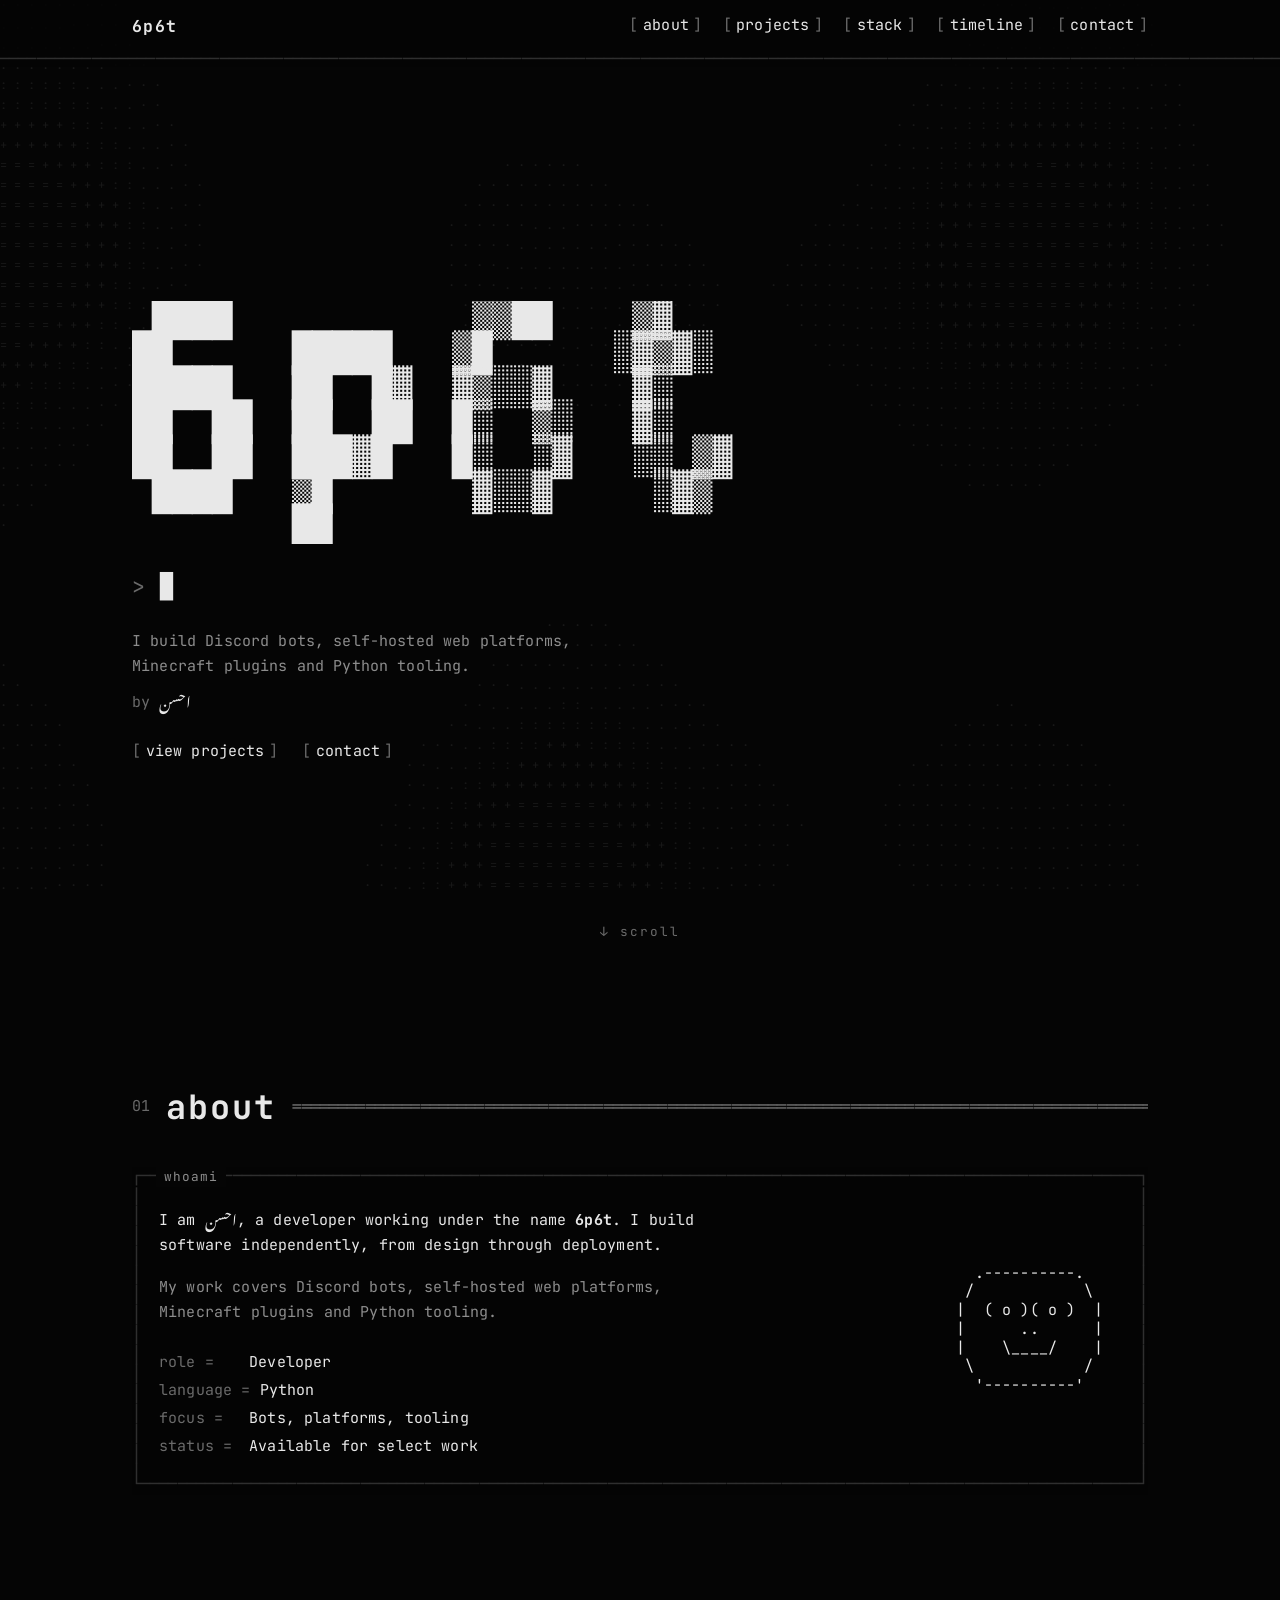
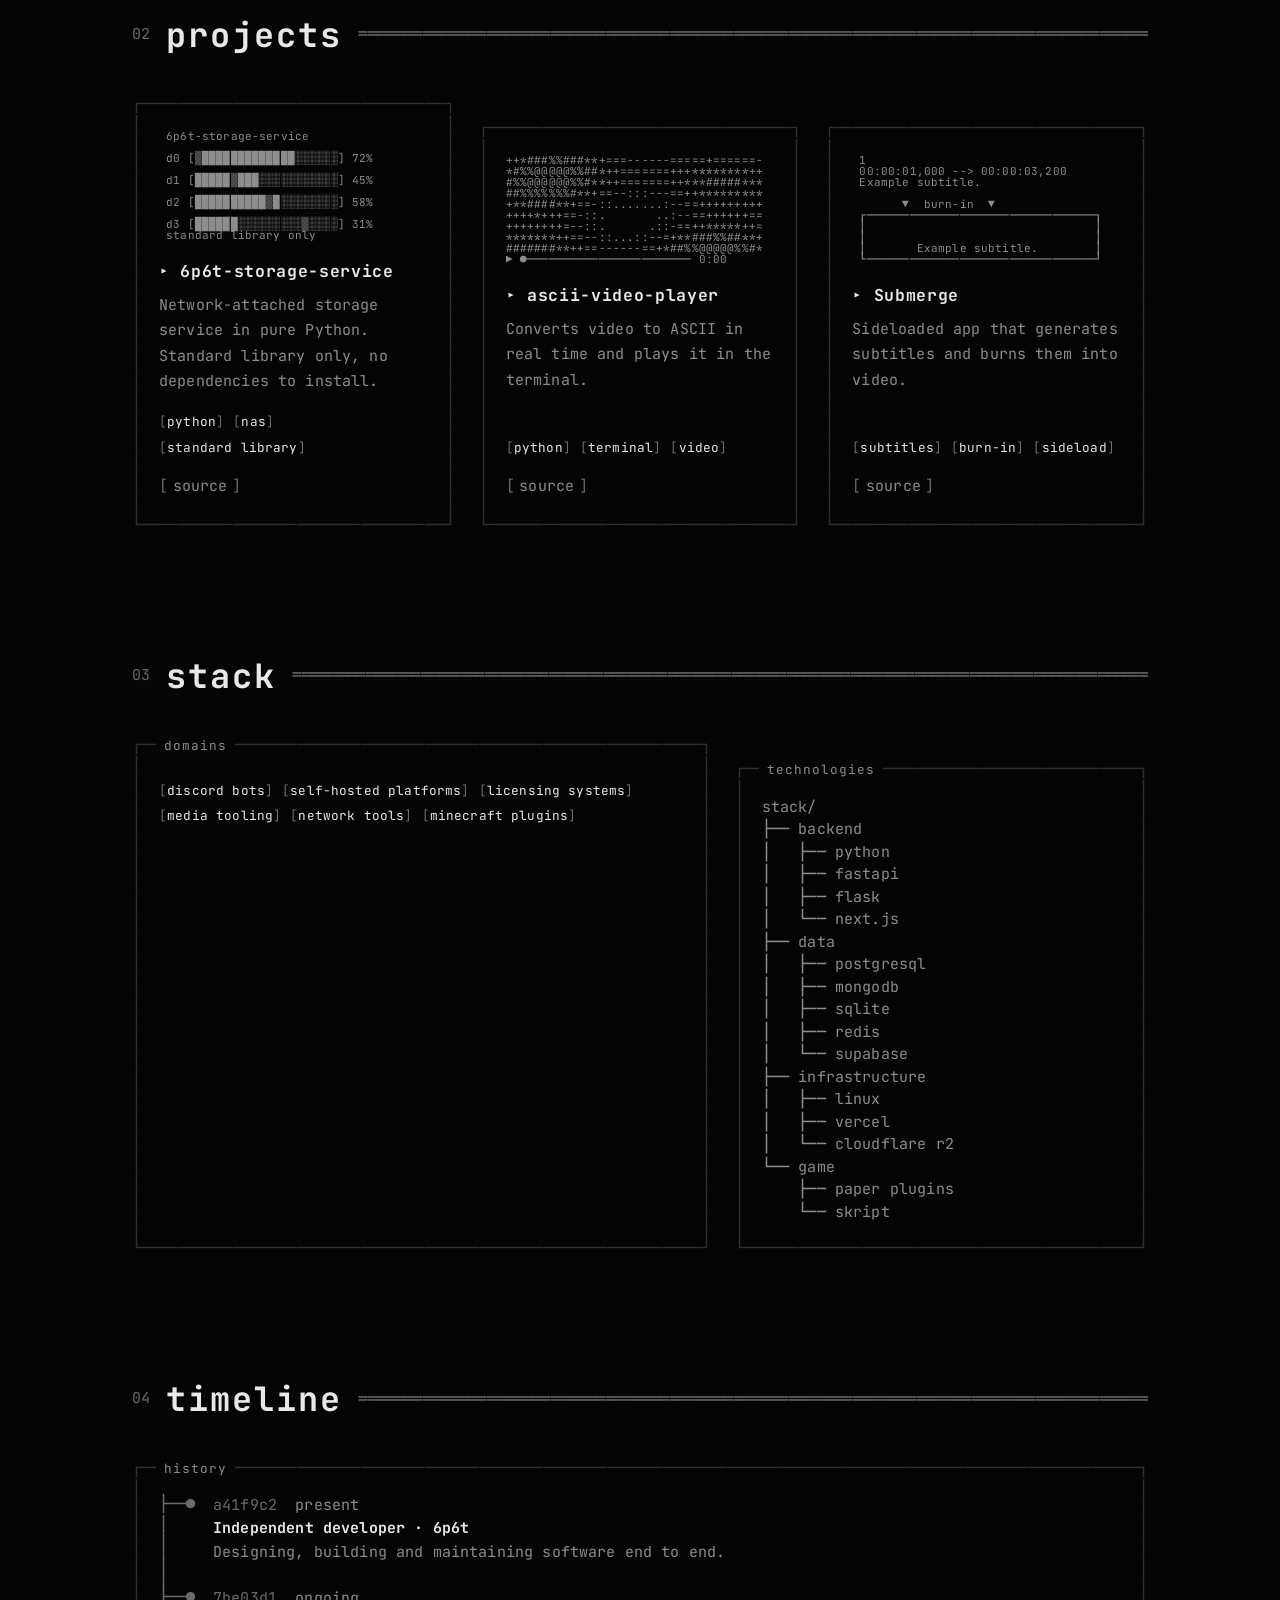
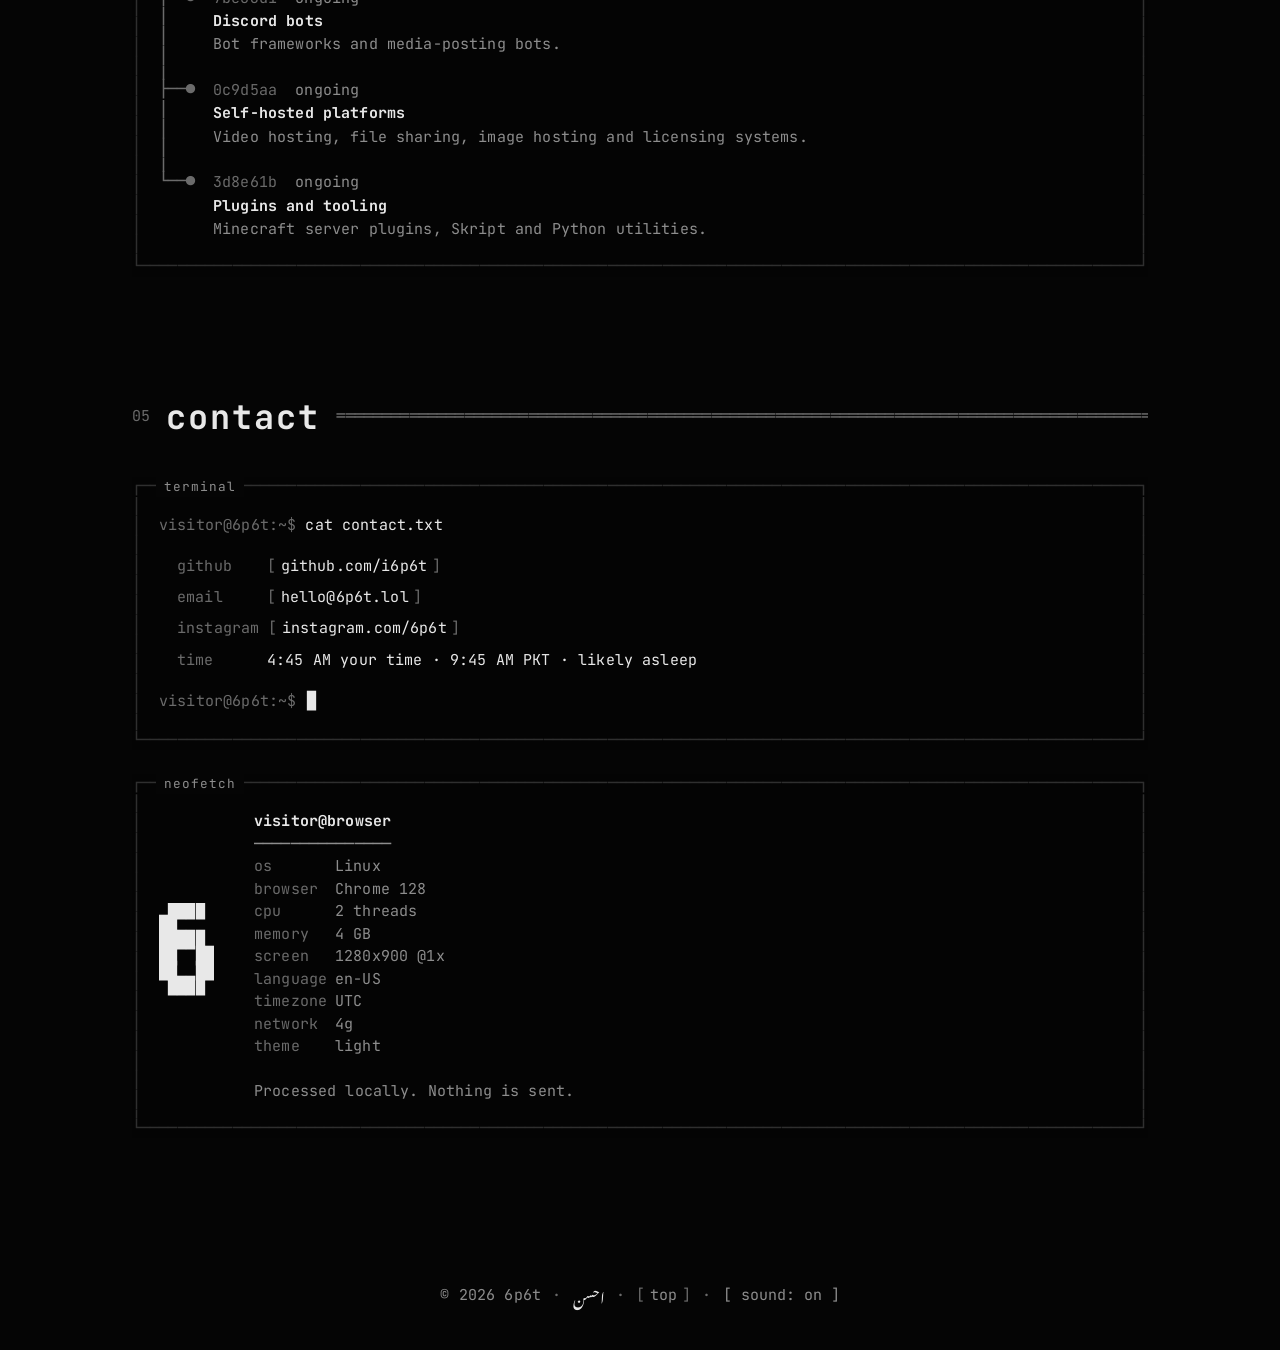
==== commit 5029dd82: "Revise meta description and author information Updated meta description and author details in index." ====
--- a/index.html
+++ b/index.html
@@ -5,7 +5,7 @@
   <meta name="viewport" content="width=device-width, initial-scale=1">
 
   <title>6p6t</title>
-  <meta name="description" content="6p6t — Python developer. Self-hosted storage, terminal video and subtitle tooling.">
+  <meta name="description" content="6p6t — independent developer. Discord bots, self-hosted platforms, Minecraft plugins and Python tooling.">
   <meta name="author" content="احسن">
   <meta name="theme-color" content="#050505">
   <meta name="color-scheme" content="dark">
@@ -13,11 +13,11 @@
 
   <meta property="og:type" content="website">
   <meta property="og:title" content="6p6t">
-  <meta property="og:description" content="6p6t — Python developer. Self-hosted storage, terminal video and subtitle tooling.">
+  <meta property="og:description" content="6p6t — independent developer. Discord bots, self-hosted platforms, Minecraft plugins and Python tooling.">
   <meta property="og:url" content="https://i6p6t.github.io/">
   <meta name="twitter:card" content="summary">
   <meta name="twitter:title" content="6p6t">
-  <meta name="twitter:description" content="6p6t — Python developer. Self-hosted storage, terminal video and subtitle tooling.">
+  <meta name="twitter:description" content="6p6t — independent developer. Discord bots, self-hosted platforms, Minecraft plugins and Python tooling.">
 
   <link rel="icon" href="data:image/svg+xml,%3Csvg xmlns='http://www.w3.org/2000/svg' viewBox='0 0 64 64'%3E%3Crect width='64' height='64' fill='%23050505'/%3E%3Ctext x='32' y='28' font-family='monospace' font-size='26' font-weight='700' fill='%23e8e8e8' text-anchor='middle'%3E6p%3C/text%3E%3Ctext x='32' y='56' font-family='monospace' font-size='26' font-weight='700' fill='%23e8e8e8' text-anchor='middle'%3E6t%3C/text%3E%3C/svg%3E">
 
@@ -46,7 +46,6 @@
           <li><a class="lnk" href="/contact">contact</a></li>
         </ul>
       </nav>
-      <span id="prog" class="prog" aria-hidden="true"></span>
     </div>
     <div class="rule" data-rule="─" aria-hidden="true"></div>
   </header>
@@ -59,13 +58,12 @@
       <pre id="hero-art" class="hero-art" aria-hidden="true"></pre>
 
       <p class="tagline">
-        <span class="sr-only">Python developer.</span>
+        <span class="sr-only">Independent developer.</span>
         <span aria-hidden="true"><span class="prompt">&gt;</span> <span id="tagline"></span><span class="caret">█</span></span>
       </p>
 
       <p class="intro">
-        Python developer. I build self-contained tools: a standard-library NAS, a terminal video player
-        and a subtitle generator.
+        I build Discord bots, self-hosted web platforms, Minecraft plugins and Python tooling.
         <span class="byline">by <span class="ur" dir="rtl" lang="ur">احسن</span></span>
       </p>
 
@@ -83,14 +81,13 @@
       <div class="frame reveal about-grid" data-title="whoami">
         <div class="about-text">
           <p>I am <span class="ur" dir="rtl" lang="ur">احسن</span>, a developer working under the name <strong>6p6t</strong>.
-             I build Python tools end to end, from design to release.</p>
-          <p class="dim">I favor software that is simple to deploy and maintain: few dependencies,
-             predictable behavior, minimal setup. Current work covers self-hosted storage,
-             terminal video playback and subtitle generation.</p>
+             I build software independently, from design through deployment.</p>
+          <p class="dim">My work covers Discord bots, self-hosted web platforms, Minecraft plugins
+             and Python tooling.</p>
           <ul class="facts">
             <li><span class="k">role</span> Developer</li>
             <li><span class="k">language</span> Python</li>
-            <li><span class="k">focus</span> CLI tools, self-hosting, media</li>
+            <li><span class="k">focus</span> Bots, platforms, tooling</li>
             <li><span class="k">status</span> Available for select work</li>
           </ul>
         </div>
@@ -134,37 +131,45 @@
       <div class="sec-head"><span class="num" aria-hidden="true">03</span><h2 id="h-stack" data-scramble>stack</h2><span class="rule" data-rule="═" aria-hidden="true"></span></div>
 
       <div class="stack-grid">
-        <div class="frame reveal" data-title="skills">
-          <ul class="bars">
-            <li><span class="sk">Python</span><span class="bar" data-level="95" role="img" aria-label="Python, 95 percent"></span></li>
-            <li><span class="sk">CLI tools</span><span class="bar" data-level="88" role="img" aria-label="CLI tools, 88 percent"></span></li>
-            <li><span class="sk">Linux</span><span class="bar" data-level="80" role="img" aria-label="Linux, 80 percent"></span></li>
-            <li><span class="sk">Networking</span><span class="bar" data-level="76" role="img" aria-label="Networking, 76 percent"></span></li>
-            <li><span class="sk">Video</span><span class="bar" data-level="72" role="img" aria-label="Video processing, 72 percent"></span></li>
-            <li><span class="sk">Web basics</span><span class="bar" data-level="55" role="img" aria-label="HTML, CSS and JavaScript, 55 percent"></span></li>
+        <div class="frame reveal" data-title="domains">
+          <ul class="tags domains" aria-label="Domains">
+            <li>discord bots</li>
+            <li>self-hosted platforms</li>
+            <li>licensing systems</li>
+            <li>media tooling</li>
+            <li>network tools</li>
+            <li>minecraft plugins</li>
           </ul>
         </div>
 
-        <div class="frame reveal" data-title="overview">
+        <div class="frame reveal" data-title="technologies">
           <pre class="tree">stack/
-├── language
-│   └── python
-├── approach
-│   ├── standard library first
-│   ├── minimal dependencies
-│   └── built and maintained solo
-├── domains
-│   ├── storage and networking
-│   ├── terminal graphics
-│   └── video and subtitles
-└── tools
-    ├── git
-    └── linux</pre>
+├── backend
+│   ├── python
+│   ├── fastapi
+│   ├── flask
+│   └── next.js
+├── data
+│   ├── postgresql
+│   ├── mongodb
+│   ├── sqlite
+│   ├── redis
+│   └── supabase
+├── infrastructure
+│   ├── linux
+│   ├── vercel
+│   └── cloudflare r2
+└── game
+    ├── paper plugins
+    └── skript</pre>
         </div>
       </div>
 
       <div id="activity" class="frame reveal" data-title="activity">
-        <pre id="heat" class="heat" role="img" aria-label="Public GitHub activity">loading…</pre>
+        <div class="act">
+          <pre id="heat" class="heat" role="img" aria-label="GitHub activity">loading…</pre>
+          <pre id="heat-stats" class="heat-stats"></pre>
+        </div>
       </div>
     </section>
 
@@ -174,24 +179,24 @@
       <div class="frame reveal" data-title="history">
         <ol class="log">
           <li>
-            <p><span class="hash" aria-hidden="true">a41f9c2</span> <span class="when">20XX – present</span></p>
+            <p><span class="hash" aria-hidden="true">a41f9c2</span> <span class="when">present</span></p>
             <p class="role">Independent developer · 6p6t</p>
-            <p class="dim">Designing, building and maintaining Python tools.</p>
-          </li>
-          <li>
-            <p><span class="hash" aria-hidden="true">7be03d1</span> <span class="when">20XX</span></p>
-            <p class="role">Submerge</p>
-            <p class="dim">Released a sideloaded subtitle generation and burn-in app.</p>
-          </li>
-          <li>
-            <p><span class="hash" aria-hidden="true">0c9d5aa</span> <span class="when">20XX</span></p>
-            <p class="role">ascii-video-player</p>
-            <p class="dim">Built a terminal player that renders video as ASCII.</p>
-          </li>
-          <li>
-            <p><span class="hash" aria-hidden="true">3d8e61b</span> <span class="when">20XX</span></p>
-            <p class="role">6p6t-storage-service</p>
-            <p class="dim">Built a NAS service in pure Python with no external dependencies.</p>
+            <p class="dim">Designing, building and maintaining software end to end.</p>
+          </li>
+          <li>
+            <p><span class="hash" aria-hidden="true">7be03d1</span> <span class="when">ongoing</span></p>
+            <p class="role">Discord bots</p>
+            <p class="dim">Bot frameworks and media-posting bots.</p>
+          </li>
+          <li>
+            <p><span class="hash" aria-hidden="true">0c9d5aa</span> <span class="when">ongoing</span></p>
+            <p class="role">Self-hosted platforms</p>
+            <p class="dim">Video hosting, file sharing, image hosting and licensing systems.</p>
+          </li>
+          <li>
+            <p><span class="hash" aria-hidden="true">3d8e61b</span> <span class="when">ongoing</span></p>
+            <p class="role">Plugins and tooling</p>
+            <p class="dim">Minecraft server plugins, Skript and Python utilities.</p>
           </li>
         </ol>
       </div>
@@ -204,9 +209,8 @@
         <p><span class="ps1" aria-hidden="true">visitor@6p6t:~$</span> cat contact.txt</p>
         <ul class="contact">
           <li><span class="k">github</span>   <a class="lnk" href="https://github.com/i6p6t" rel="me noopener">github.com/i6p6t</a></li>
-          <li><span class="k">x</span>        <a class="lnk" href="https://x.com/6p6t" rel="me noopener">x.com/6p6t</a></li>
           <li><span class="k">email</span>    <a class="lnk" href="mailto:hello@6p6t.lol">hello@6p6t.lol</a></li>
-          <li><span class="k">linkedin</span> <a class="lnk" href="https://linkedin.com/in/6p6t" rel="me noopener">linkedin.com/in/6p6t</a></li>
+          <li><span class="k">instagram</span> <a class="lnk" href="https://instagram.com/6p6t" rel="me noopener">instagram.com/6p6t</a></li>
           <li><span class="k">time</span>     <span id="ltime">--:--</span></li>
         </ul>
         <p aria-hidden="true"><span class="ps1">visitor@6p6t:~$</span> <span class="caret">█</span></p>
--- a/style.css
+++ b/style.css
@@ -0,0 +1,225 @@
+:root {
+
+  --bg: #050505;
+  --fg: #e8e8e8;
+  --mute: #6b6b6b;
+  --dim: #8d8d8d;
+  --line: #2f2f2f;
+  --line-hi: #8a8a8a;
+  --accent: #f4f4f0;
+
+  --mono: 'JetBrains Mono', 'IBM Plex Mono', ui-monospace, SFMono-Regular, Menlo, Consolas, monospace;
+  --urdu: 'Noto Nastaliq Urdu', 'Jameel Noori Nastaleeq', 'Noto Naskh Arabic', serif;
+
+  --fs: clamp(13px, 0.3vw + 11.8px, 15px);
+  --fr-lh: 1.32;
+
+  --s1: .5rem; --s2: 1rem; --s3: 1.5rem; --s4: 2.5rem; --s5: 4rem; --s6: 7rem;
+}
+
+*, *::before, *::after { box-sizing: border-box; }
+html { scroll-behavior: smooth; scroll-padding-top: 4.5rem; -webkit-text-size-adjust: 100%; }
+body {
+  margin: 0; background: var(--bg); color: var(--fg);
+  font-family: var(--mono); font-size: var(--fs); line-height: 1.7;
+  font-weight: 400; letter-spacing: .01em;
+  -webkit-font-smoothing: antialiased;
+}
+body.loading { overflow: hidden; }
+::selection { background: var(--fg); color: var(--bg); }
+
+h1, h2, h3, p, ul, ol, figure, pre { margin: 0; padding: 0; }
+ul, ol { list-style: none; }
+pre { font-family: inherit; }
+a { color: inherit; text-decoration: none; }
+strong { font-weight: 700; }
+.dim { color: var(--dim); }
+
+.wrap { width: 100%; max-width: 1080px; margin-inline: auto; padding-inline: clamp(1rem, 4vw, 2rem); }
+.sr-only {
+  position: absolute !important; width: 1px; height: 1px; padding: 0; margin: -1px;
+  overflow: hidden; clip: rect(0 0 0 0); white-space: nowrap; border: 0;
+}
+.skip { position: fixed; left: 1rem; top: -4rem; z-index: 10000; background: var(--fg); color: var(--bg); padding: .4rem .8rem; }
+.skip:focus { top: 1rem; }
+.ns-title { font-size: 3rem; font-weight: 700; padding: 6rem 0 2rem; }
+
+:focus-visible { outline: 1px dashed var(--fg); outline-offset: 4px; }
+main:focus { outline: none; }
+
+.ur {
+  font-family: var(--urdu); direction: rtl; unicode-bidi: isolate;
+  display: inline-block; line-height: 1.7; padding-block: .1em;
+  letter-spacing: 0; font-weight: 400; vertical-align: -.12em;
+  color: var(--fg);
+}
+
+#bg { position: fixed; inset: 0; width: 100%; height: 100%; z-index: 0; pointer-events: none; }
+main, header.top, footer { position: relative; z-index: 1; }
+
+#cursor span {
+  position: fixed; left: 0; top: 0; pointer-events: none; z-index: 9999;
+  font-size: 14px; line-height: 1; color: var(--fg); will-change: transform; white-space: pre;
+}
+body.ascii-cursor, body.ascii-cursor a, body.ascii-cursor button { cursor: none; }
+
+#boot {
+  position: fixed; inset: 0; z-index: 10000; background: var(--bg);
+  display: flex; align-items: center; justify-content: center; padding: 1rem;
+  transition: opacity .45s steps(6, end);
+}
+#boot.out { opacity: 0; }
+#boot pre { font-size: clamp(11px, 2.8vw, 14px); line-height: 1.6; color: var(--fg); min-width: min(100%, 34ch); }
+
+.top { position: sticky; top: 0; background: rgba(5, 5, 5, .9); }
+.top-in { display: flex; align-items: center; justify-content: space-between; gap: var(--s2); padding-block: .75rem; }
+.logo { font-weight: 700; letter-spacing: .08em; font-size: 1.1em; display: inline-block; }
+.logo.glitch { animation: glitch .18s steps(2, end); }
+.prog { color: var(--mute); font-size: .8em; white-space: pre; min-width: 18ch; text-align: right; }
+nav ul { display: flex; gap: clamp(.5rem, 2vw, 1.25rem); overflow-x: auto; scrollbar-width: none; }
+nav ul::-webkit-scrollbar { display: none; }
+
+.rule { overflow: hidden; white-space: nowrap; color: var(--mute); line-height: 1; user-select: none; }
+.top .rule { color: var(--line); }
+
+.lnk { display: inline-flex; align-items: baseline; white-space: nowrap; }
+.lnk::before, .lnk::after { color: var(--mute); transition: margin .25s cubic-bezier(.2, .8, .2, 1), color .2s; }
+.lnk::before { content: "["; margin-right: .5ch; }
+.lnk::after  { content: "]"; margin-left: .5ch; }
+.lnk:hover::before, .lnk:focus-visible::before { margin-right: 1.4ch; color: var(--fg); }
+.lnk:hover::after,  .lnk:focus-visible::after  { margin-left: 1.4ch; color: var(--fg); }
+.lnk[aria-current="true"] { color: var(--accent); font-weight: 700; }
+.lnk[aria-current="true"]::before { content: "["; color: var(--fg); }
+
+.hero { min-height: 100svh; display: flex; flex-direction: column; justify-content: center; gap: var(--s3); padding-block: 7rem 5rem; position: relative; }
+.hero-art {
+  font-size: clamp(10px, 3.7vw, 34px); line-height: 1.02; letter-spacing: 0;
+  font-weight: 700; color: var(--fg); white-space: pre; overflow: hidden; min-height: calc(7 * 1.02em);
+}
+.tagline { font-size: clamp(1rem, 2.2vw, 1.35rem); min-height: 1.7em; }
+.prompt { color: var(--mute); }
+.caret { display: inline-block; margin-left: .15ch; animation: blink 1.05s steps(1) infinite; }
+.intro { max-width: 58ch; color: var(--dim); }
+.byline { display: block; color: var(--mute); margin-top: .35rem; }
+.cta { display: flex; flex-wrap: wrap; gap: var(--s2) var(--s3); }
+.scroll-hint { position: absolute; bottom: 1.5rem; left: 50%; transform: translateX(-50%); color: var(--mute); letter-spacing: .15em; font-size: .85em; animation: bob 2.4s steps(4) infinite; }
+
+.sec { padding-block: clamp(4rem, 10vw, 7.5rem) 0; }
+.sec-head { display: flex; align-items: center; gap: var(--s2); margin-bottom: var(--s4); }
+.sec-head .num { color: var(--mute); }
+.sec-head h2 { font-size: clamp(1.4rem, 3.4vw, 2.1rem); font-weight: 700; letter-spacing: .06em; text-transform: lowercase; line-height: 1.2; }
+.sec-head .rule { flex: 1; min-width: 0; }
+
+.frame { position: relative; padding: calc(var(--fr-lh) * 1em + 1rem) 3ch; background: rgba(5, 5, 5, .72); }
+.fr { position: absolute; color: var(--line); pointer-events: none; white-space: pre; overflow: hidden; line-height: var(--fr-lh); transition: color .3s; font-weight: 400; }
+.fr-t, .fr-b { left: 1ch; right: 1ch; height: calc(var(--fr-lh) * 1em); }
+.fr-t { top: 0; } .fr-b { bottom: 0; }
+.fr-l, .fr-r { top: calc(var(--fr-lh) * 1em); bottom: calc(var(--fr-lh) * 1em); width: 1ch; }
+.fr-l { left: 0; } .fr-r { right: 0; }
+.fr-tl { top: 0; left: 0; } .fr-tr { top: 0; right: 0; }
+.fr-bl { bottom: 0; left: 0; } .fr-br { bottom: 0; right: 0; }
+.fr-title { position: absolute; top: 0; left: 3ch; padding: 0 1ch; background: var(--bg); color: var(--dim); font-size: .85em; line-height: calc(var(--fr-lh) * 1.18); letter-spacing: .08em; }
+.frame:hover .fr, .frame:focus-within .fr { color: var(--line-hi); }
+
+.about-grid { display: grid; grid-template-columns: 1fr auto; gap: var(--s4); align-items: center; }
+.about-text { display: grid; gap: var(--s2); max-width: 60ch; }
+.facts { margin-top: var(--s1); display: grid; gap: .15rem; }
+.k { color: var(--mute); display: inline-block; min-width: 9ch; }
+.facts .k::after { content: " ="; }
+.portrait { text-align: center; color: var(--fg); }
+.portrait pre { font-size: 1em; line-height: 1.25; white-space: pre; display: inline-block; text-align: left; }
+.portrait figcaption { color: var(--mute); font-size: .8em; margin-top: var(--s1); }
+
+.cards { display: grid; grid-template-columns: repeat(auto-fit, minmax(min(100%, 300px), 1fr)); gap: var(--s3); }
+.card { display: flex; flex-direction: column; gap: var(--s1); }
+.thumb { font-size: 11px; line-height: 1; color: var(--dim); white-space: pre; overflow: hidden; margin-bottom: var(--s1); min-height: 10em; transition: color .3s; }
+.card:hover .thumb { color: var(--fg); }
+.card h3 { font-size: 1.1em; font-weight: 700; letter-spacing: .04em; }
+.card p { color: var(--dim); }
+.tags { display: flex; flex-wrap: wrap; gap: .25rem 1ch; margin-top: auto; padding-top: var(--s1); }
+.tags li { color: var(--fg); font-size: .85em; }
+.tags li::before { content: "["; color: var(--mute); }
+.tags li::after { content: "]"; color: var(--mute); }
+.card-links { display: flex; gap: var(--s3); padding-top: var(--s1); }
+
+.stack-grid { display: grid; grid-template-columns: 1.4fr 1fr; gap: var(--s3); }
+.bars { display: grid; gap: .55rem; }
+.bars li { display: grid; grid-template-columns: 12ch 1fr; gap: 1ch; align-items: baseline; }
+.sk { color: var(--dim); }
+.bar { white-space: pre; letter-spacing: 0; overflow: hidden; }
+.tree { white-space: pre; overflow-x: auto; line-height: 1.5; color: var(--dim); scrollbar-width: none; }
+.stack-grid + .frame, .frame + .frame { margin-top: var(--s3); }
+.heat { white-space: pre; overflow-x: auto; line-height: 1.5; color: var(--fg); scrollbar-width: none; }
+.nf { display: flex; flex-wrap: wrap; align-items: center; gap: var(--s2) var(--s4); }
+.nf pre { white-space: pre; overflow-x: auto; scrollbar-width: none; }
+#nf-logo { font-weight: 700; line-height: 1.02; color: var(--fg); }
+#nf-info { line-height: 1.5; color: var(--dim); }
+.nf-head { color: var(--fg); font-weight: 700; }
+
+.log { --lh: 1.45; line-height: var(--lh); }
+.log li { position: relative; padding: 0 0 var(--s3) 6ch; display: grid; gap: .1rem; }
+.log li:last-child { padding-bottom: 0; }
+.log li::before { content: "├──●"; position: absolute; left: 0; top: 0; color: var(--mute); line-height: var(--fr-lh); }
+.log li:last-child::before { content: "└──●"; }
+.log li:not(:last-child)::after {
+  content: "│\A│\A│\A│\A│\A│\A│\A│\A│\A│\A│\A│\A│\A│\A│\A│\A│\A│\A│\A│\A";
+  white-space: pre; position: absolute; left: 0; top: calc(var(--fr-lh) * 1em); bottom: 0; overflow: hidden;
+  color: var(--mute); line-height: var(--fr-lh);
+}
+.hash { color: var(--mute); }
+.when { color: var(--dim); margin-left: 1ch; }
+.role { font-weight: 700; }
+
+.term { display: grid; gap: var(--s2); }
+.ps1 { color: var(--mute); }
+.contact { display: grid; gap: .35rem; padding-left: 2ch; }
+.contact li { display: flex; flex-wrap: wrap; align-items: baseline; gap: 0 1ch; white-space: pre-wrap; }
+.contact .k { min-width: 9ch; }
+
+.foot { padding-block: var(--s6) var(--s4); color: var(--dim); }
+.foot p { margin-top: var(--s2); display: flex; flex-wrap: wrap; align-items: center; justify-content: center; gap: .25rem 1.25ch; }
+.sep { color: var(--mute); }
+.tog { background: none; border: 0; padding: 0; font: inherit; color: var(--dim); cursor: pointer; white-space: nowrap; }
+.tog:hover, .tog:focus-visible { color: var(--fg); }
+
+.js .reveal, .js .sec-head { opacity: 0; transform: translateY(14px); transition: opacity .7s ease, transform .7s cubic-bezier(.2, .8, .2, 1); }
+.js .reveal.in, .js .sec-head.in { opacity: 1; transform: none; }
+
+.js .rule[data-rule] { clip-path: inset(0 100% 0 0); transition: clip-path 1.1s steps(28, end); }
+.js .rule.in, .js .top .rule, .js .sec-head.in .rule, .js .foot .rule.in { clip-path: inset(0); }
+.js .frame .fr-t, .js .frame .fr-b { clip-path: inset(0 100% 0 0); transition: clip-path .9s steps(22, end), color .3s; }
+.js .frame .fr-l, .js .frame .fr-r { clip-path: inset(0 0 100% 0); transition: clip-path .9s steps(16, end) .15s, color .3s; }
+.js .frame .fr-tl, .js .frame .fr-tr, .js .frame .fr-bl, .js .frame .fr-br { opacity: 0; transition: opacity .2s steps(2) .5s, color .3s; }
+.js .frame.in .fr-t, .js .frame.in .fr-b, .js .frame.in .fr-l, .js .frame.in .fr-r { clip-path: inset(0); }
+.js .frame.in .fr-tl, .js .frame.in .fr-tr, .js .frame.in .fr-bl, .js .frame.in .fr-br { opacity: 1; }
+
+@keyframes blink { 50% { opacity: 0; } }
+@keyframes bob { 50% { transform: translate(-50%, 4px); } }
+@keyframes glitch {
+  0%   { transform: translate(0); text-shadow: none; }
+  33%  { transform: translate(-1px, 0); text-shadow: 2px 0 rgba(255,255,255,.35), -2px 0 rgba(255,255,255,.15); clip-path: inset(10% 0 40% 0); }
+  66%  { transform: translate(1px, 0);  text-shadow: -2px 0 rgba(255,255,255,.35); clip-path: inset(50% 0 5% 0); }
+  100% { transform: translate(0); text-shadow: none; }
+}
+
+@media (max-width: 960px) { .prog { display: none; } }
+
+@media (max-width: 760px) {
+  .about-grid, .stack-grid { grid-template-columns: 1fr; }
+  .portrait { order: -1; justify-self: start; text-align: left; }
+  .bars li { grid-template-columns: 11ch 1fr; }
+  .frame { padding-inline: 2.5ch; }
+  .hero { padding-top: 6rem; }
+}
+@media (max-width: 420px) {
+  .top-in { flex-direction: column; align-items: flex-start; gap: .25rem; padding-block: .5rem; }
+  .bar { font-size: .85em; }
+  .thumb { font-size: 9.5px; }
+}
+
+@media (prefers-reduced-motion: reduce) {
+  html { scroll-behavior: auto; }
+  *, *::before, *::after { animation: none !important; transition: none !important; }
+  .js .reveal, .js .sec-head { opacity: 1; transform: none; }
+  .js .rule[data-rule], .js .frame .fr { clip-path: none !important; opacity: 1 !important; }
+}
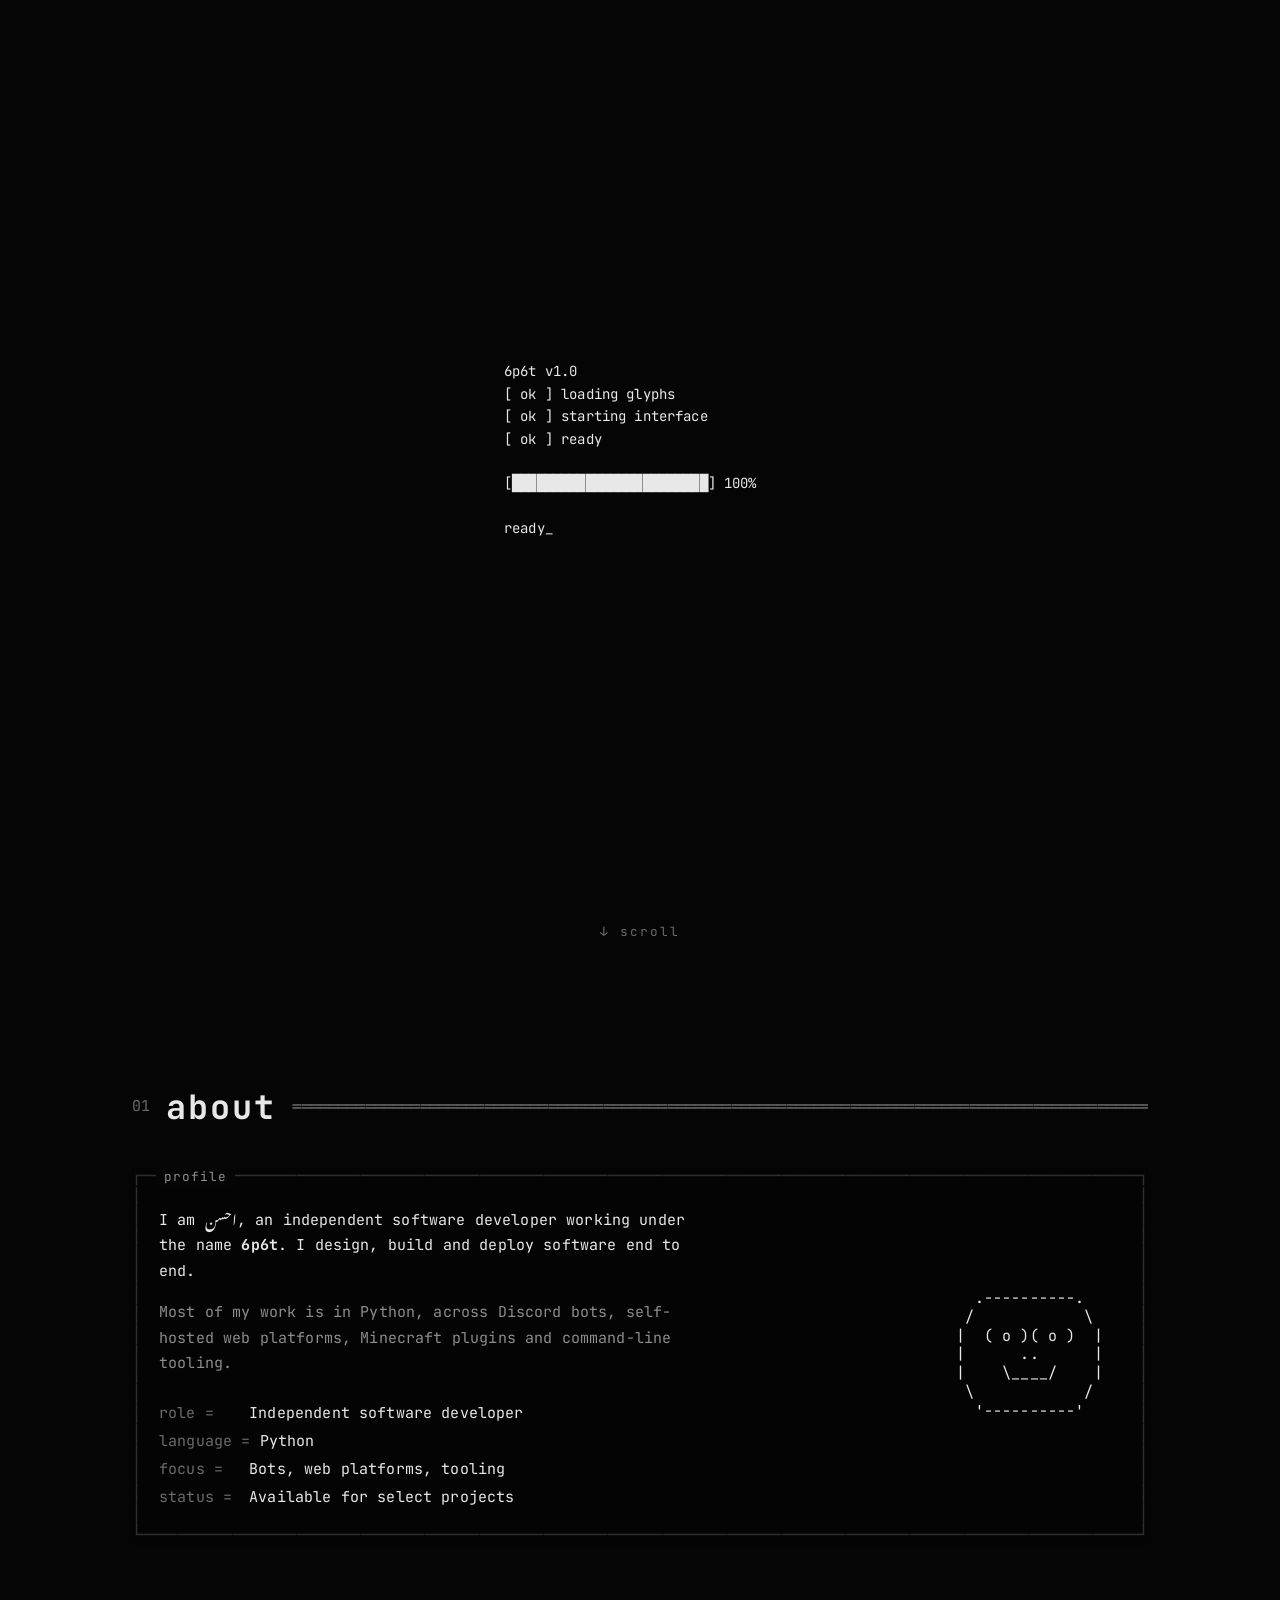
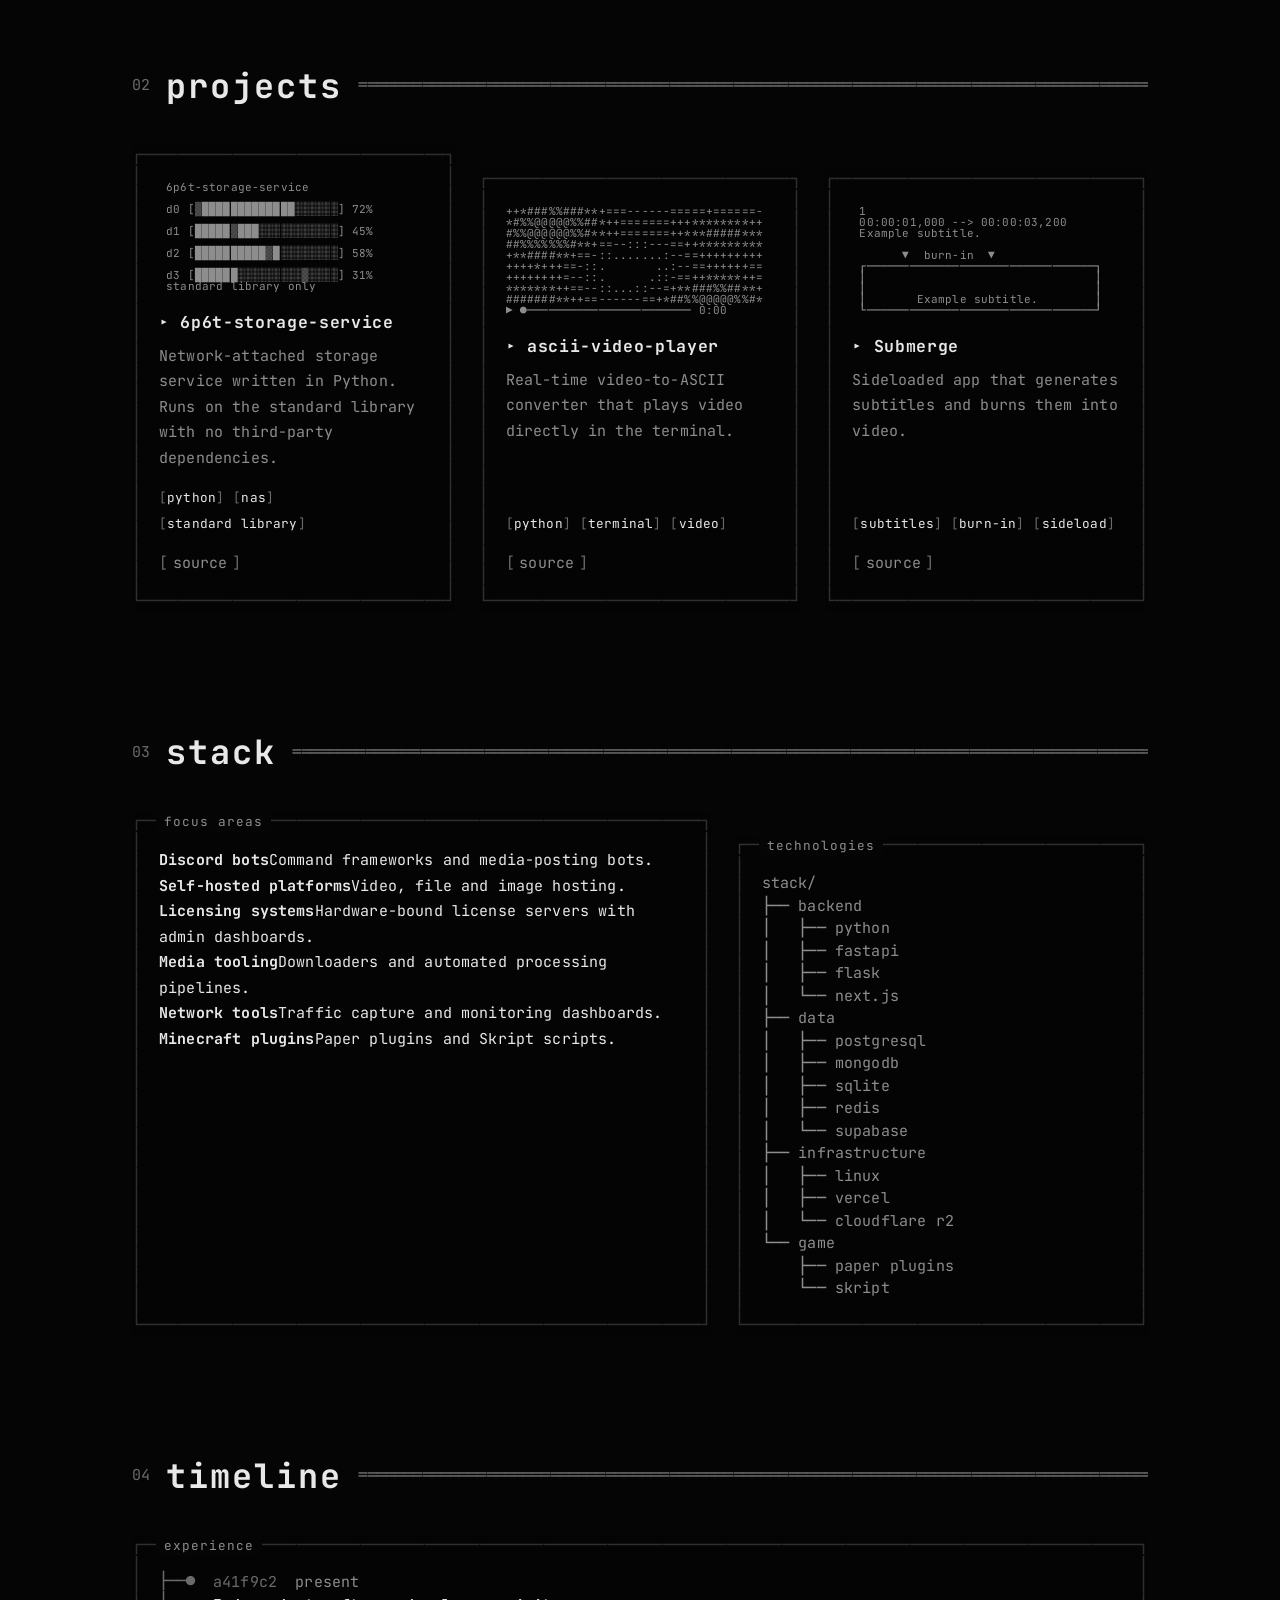
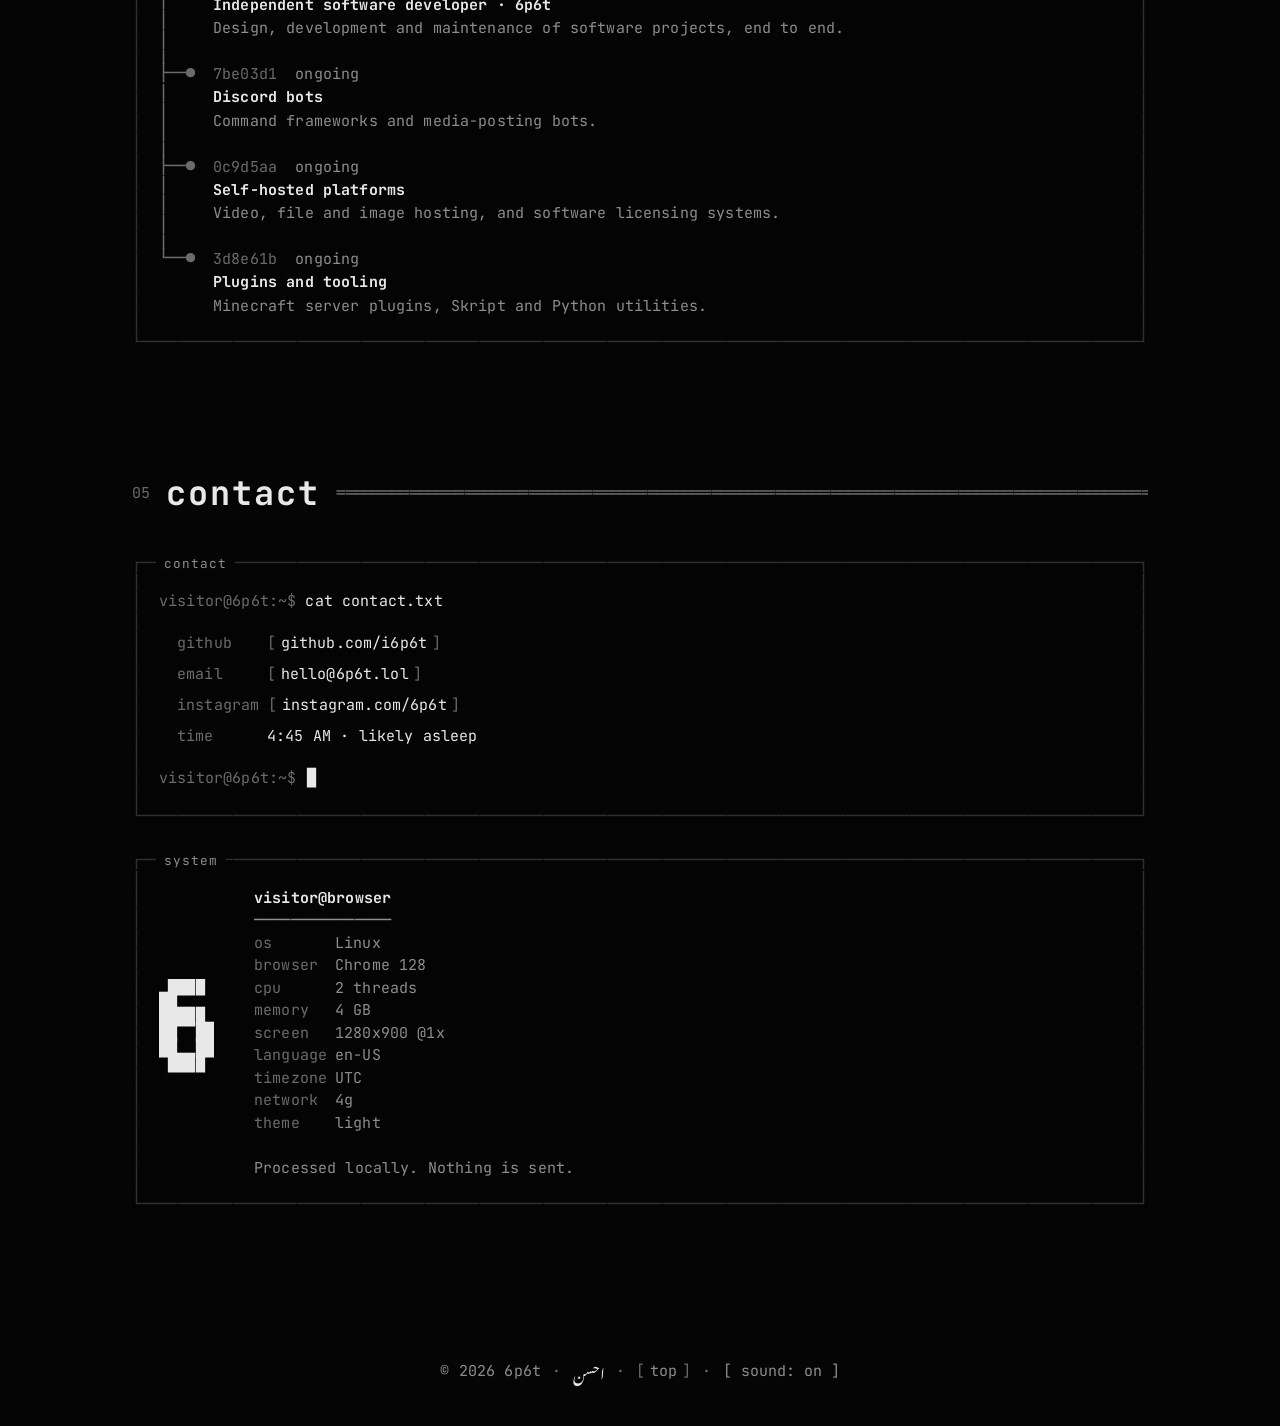
==== commit 3ea7eada: "Refine meta tags and descriptions in index.html Updated meta tags for improved clarity and accuracy " ====
--- a/index.html
+++ b/index.html
@@ -2,10 +2,11 @@
 <html lang="en" class="no-js">
 <head>
   <meta charset="utf-8">
-  <meta name="viewport" content="width=device-width, initial-scale=1">
+  <meta name="viewport" content="width=device-width, initial-scale=1, viewport-fit=cover">
+  <meta name="format-detection" content="telephone=no">
 
   <title>6p6t</title>
-  <meta name="description" content="6p6t — independent developer. Discord bots, self-hosted platforms, Minecraft plugins and Python tooling.">
+  <meta name="description" content="6p6t — independent software developer. Discord bots, self-hosted web platforms, Minecraft plugins and Python tooling.">
   <meta name="author" content="احسن">
   <meta name="theme-color" content="#050505">
   <meta name="color-scheme" content="dark">
@@ -13,11 +14,11 @@
 
   <meta property="og:type" content="website">
   <meta property="og:title" content="6p6t">
-  <meta property="og:description" content="6p6t — independent developer. Discord bots, self-hosted platforms, Minecraft plugins and Python tooling.">
+  <meta property="og:description" content="6p6t — independent software developer. Discord bots, self-hosted web platforms, Minecraft plugins and Python tooling.">
   <meta property="og:url" content="https://i6p6t.github.io/">
   <meta name="twitter:card" content="summary">
   <meta name="twitter:title" content="6p6t">
-  <meta name="twitter:description" content="6p6t — independent developer. Discord bots, self-hosted platforms, Minecraft plugins and Python tooling.">
+  <meta name="twitter:description" content="6p6t — independent software developer. Discord bots, self-hosted web platforms, Minecraft plugins and Python tooling.">
 
   <link rel="icon" href="data:image/svg+xml,%3Csvg xmlns='http://www.w3.org/2000/svg' viewBox='0 0 64 64'%3E%3Crect width='64' height='64' fill='%23050505'/%3E%3Ctext x='32' y='28' font-family='monospace' font-size='26' font-weight='700' fill='%23e8e8e8' text-anchor='middle'%3E6p%3C/text%3E%3Ctext x='32' y='56' font-family='monospace' font-size='26' font-weight='700' fill='%23e8e8e8' text-anchor='middle'%3E6t%3C/text%3E%3C/svg%3E">
 
@@ -58,12 +59,12 @@
       <pre id="hero-art" class="hero-art" aria-hidden="true"></pre>
 
       <p class="tagline">
-        <span class="sr-only">Independent developer.</span>
+        <span class="sr-only">Independent software developer.</span>
         <span aria-hidden="true"><span class="prompt">&gt;</span> <span id="tagline"></span><span class="caret">█</span></span>
       </p>
 
       <p class="intro">
-        I build Discord bots, self-hosted web platforms, Minecraft plugins and Python tooling.
+        I design and build Discord bots, self-hosted web platforms, Minecraft plugins and Python tooling.
         <span class="byline">by <span class="ur" dir="rtl" lang="ur">احسن</span></span>
       </p>
 
@@ -78,17 +79,17 @@
     <section id="about" class="sec wrap" aria-labelledby="h-about">
       <div class="sec-head"><span class="num" aria-hidden="true">01</span><h2 id="h-about" data-scramble>about</h2><span class="rule" data-rule="═" aria-hidden="true"></span></div>
 
-      <div class="frame reveal about-grid" data-title="whoami">
+      <div class="frame reveal about-grid" data-title="profile">
         <div class="about-text">
-          <p>I am <span class="ur" dir="rtl" lang="ur">احسن</span>, a developer working under the name <strong>6p6t</strong>.
-             I build software independently, from design through deployment.</p>
-          <p class="dim">My work covers Discord bots, self-hosted web platforms, Minecraft plugins
-             and Python tooling.</p>
+          <p>I am <span class="ur" dir="rtl" lang="ur">احسن</span>, an independent software developer working under the name <strong>6p6t</strong>.
+             I design, build and deploy software end to end.</p>
+          <p class="dim">Most of my work is in Python, across Discord bots, self-hosted web platforms,
+             Minecraft plugins and command-line tooling.</p>
           <ul class="facts">
-            <li><span class="k">role</span> Developer</li>
+            <li><span class="k">role</span> Independent software developer</li>
             <li><span class="k">language</span> Python</li>
-            <li><span class="k">focus</span> Bots, platforms, tooling</li>
-            <li><span class="k">status</span> Available for select work</li>
+            <li><span class="k">focus</span> Bots, web platforms, tooling</li>
+            <li><span class="k">status</span> Available for select projects</li>
           </ul>
         </div>
         <figure class="portrait" aria-hidden="true">
@@ -104,7 +105,7 @@
         <article class="frame card reveal">
           <pre class="thumb" data-thumb="storage" aria-hidden="true"></pre>
           <h3>▸ 6p6t-storage-service</h3>
-          <p>Network-attached storage service in pure Python. Standard library only, no dependencies to install.</p>
+          <p>Network-attached storage service written in Python. Runs on the standard library with no third-party dependencies.</p>
           <ul class="tags" aria-label="Tech stack"><li>python</li><li>nas</li><li>standard library</li></ul>
           <p class="card-links"><a class="lnk" href="https://github.com/i6p6t/6p6t-storage-service" rel="noopener">source</a></p>
         </article>
@@ -112,7 +113,7 @@
         <article class="frame card reveal">
           <pre class="thumb" data-thumb="player" aria-hidden="true"></pre>
           <h3>▸ ascii-video-player</h3>
-          <p>Converts video to ASCII in real time and plays it in the terminal.</p>
+          <p>Real-time video-to-ASCII converter that plays video directly in the terminal.</p>
           <ul class="tags" aria-label="Tech stack"><li>python</li><li>terminal</li><li>video</li></ul>
           <p class="card-links"><a class="lnk" href="https://github.com/i6p6t/ascii-video-player" rel="noopener">source</a></p>
         </article>
@@ -131,14 +132,14 @@
       <div class="sec-head"><span class="num" aria-hidden="true">03</span><h2 id="h-stack" data-scramble>stack</h2><span class="rule" data-rule="═" aria-hidden="true"></span></div>
 
       <div class="stack-grid">
-        <div class="frame reveal" data-title="domains">
-          <ul class="tags domains" aria-label="Domains">
-            <li>discord bots</li>
-            <li>self-hosted platforms</li>
-            <li>licensing systems</li>
-            <li>media tooling</li>
-            <li>network tools</li>
-            <li>minecraft plugins</li>
+        <div class="frame reveal" data-title="focus areas">
+          <ul class="focus">
+            <li><strong>Discord bots</strong><span>Command frameworks and media-posting bots.</span></li>
+            <li><strong>Self-hosted platforms</strong><span>Video, file and image hosting.</span></li>
+            <li><strong>Licensing systems</strong><span>Hardware-bound license servers with admin dashboards.</span></li>
+            <li><strong>Media tooling</strong><span>Downloaders and automated processing pipelines.</span></li>
+            <li><strong>Network tools</strong><span>Traffic capture and monitoring dashboards.</span></li>
+            <li><strong>Minecraft plugins</strong><span>Paper plugins and Skript scripts.</span></li>
           </ul>
         </div>
 
@@ -176,22 +177,22 @@
     <section id="timeline" class="sec wrap" aria-labelledby="h-timeline">
       <div class="sec-head"><span class="num" aria-hidden="true">04</span><h2 id="h-timeline" data-scramble>timeline</h2><span class="rule" data-rule="═" aria-hidden="true"></span></div>
 
-      <div class="frame reveal" data-title="history">
+      <div class="frame reveal" data-title="experience">
         <ol class="log">
           <li>
             <p><span class="hash" aria-hidden="true">a41f9c2</span> <span class="when">present</span></p>
-            <p class="role">Independent developer · 6p6t</p>
-            <p class="dim">Designing, building and maintaining software end to end.</p>
+            <p class="role">Independent software developer · 6p6t</p>
+            <p class="dim">Design, development and maintenance of software projects, end to end.</p>
           </li>
           <li>
             <p><span class="hash" aria-hidden="true">7be03d1</span> <span class="when">ongoing</span></p>
             <p class="role">Discord bots</p>
-            <p class="dim">Bot frameworks and media-posting bots.</p>
+            <p class="dim">Command frameworks and media-posting bots.</p>
           </li>
           <li>
             <p><span class="hash" aria-hidden="true">0c9d5aa</span> <span class="when">ongoing</span></p>
             <p class="role">Self-hosted platforms</p>
-            <p class="dim">Video hosting, file sharing, image hosting and licensing systems.</p>
+            <p class="dim">Video, file and image hosting, and software licensing systems.</p>
           </li>
           <li>
             <p><span class="hash" aria-hidden="true">3d8e61b</span> <span class="when">ongoing</span></p>
@@ -205,7 +206,7 @@
     <section id="contact" class="sec wrap" aria-labelledby="h-contact">
       <div class="sec-head"><span class="num" aria-hidden="true">05</span><h2 id="h-contact" data-scramble>contact</h2><span class="rule" data-rule="═" aria-hidden="true"></span></div>
 
-      <div class="frame reveal term" data-title="terminal">
+      <div class="frame reveal term" data-title="contact">
         <p><span class="ps1" aria-hidden="true">visitor@6p6t:~$</span> cat contact.txt</p>
         <ul class="contact">
           <li><span class="k">github</span>   <a class="lnk" href="https://github.com/i6p6t" rel="me noopener">github.com/i6p6t</a></li>
@@ -216,7 +217,7 @@
         <p aria-hidden="true"><span class="ps1">visitor@6p6t:~$</span> <span class="caret">█</span></p>
       </div>
 
-      <div class="frame reveal" data-title="neofetch">
+      <div class="frame reveal" data-title="system">
         <div class="nf">
           <pre id="nf-logo" aria-hidden="true"></pre>
           <pre id="nf-info"></pre>
--- a/style.css
+++ b/style.css
@@ -75,7 +75,6 @@
 .top-in { display: flex; align-items: center; justify-content: space-between; gap: var(--s2); padding-block: .75rem; }
 .logo { font-weight: 700; letter-spacing: .08em; font-size: 1.1em; display: inline-block; }
 .logo.glitch { animation: glitch .18s steps(2, end); }
-.prog { color: var(--mute); font-size: .8em; white-space: pre; min-width: 18ch; text-align: right; }
 nav ul { display: flex; gap: clamp(.5rem, 2vw, 1.25rem); overflow-x: auto; scrollbar-width: none; }
 nav ul::-webkit-scrollbar { display: none; }
 
@@ -143,13 +142,18 @@
 .card-links { display: flex; gap: var(--s3); padding-top: var(--s1); }
 
 .stack-grid { display: grid; grid-template-columns: 1.4fr 1fr; gap: var(--s3); }
-.bars { display: grid; gap: .55rem; }
-.bars li { display: grid; grid-template-columns: 12ch 1fr; gap: 1ch; align-items: baseline; }
-.sk { color: var(--dim); }
-.bar { white-space: pre; letter-spacing: 0; overflow: hidden; }
 .tree { white-space: pre; overflow-x: auto; line-height: 1.5; color: var(--dim); scrollbar-width: none; }
 .stack-grid + .frame, .frame + .frame { margin-top: var(--s3); }
-.heat { white-space: pre; overflow-x: auto; line-height: 1.5; color: var(--fg); scrollbar-width: none; }
+.act { display: flex; flex-wrap: wrap; align-items: flex-start; gap: var(--s3) var(--s4); }
+.heat { flex: 1 1 56ch; min-width: 0; white-space: pre; overflow: hidden; line-height: 1.4; color: var(--dim); }
+.heat .c { cursor: default; }
+.heat .l0 { color: #262626; }
+.heat .l1 { color: #4a4a4a; }
+.heat .l2 { color: #7a7a7a; }
+.heat .l3 { color: #b4b4b4; }
+.heat .l4 { color: var(--accent); }
+.heat-stats { flex: 0 1 auto; white-space: pre; line-height: 1.6; color: var(--fg); }
+.heat-stats .k { min-width: 16ch; }
 .nf { display: flex; flex-wrap: wrap; align-items: center; gap: var(--s2) var(--s4); }
 .nf pre { white-space: pre; overflow-x: auto; scrollbar-width: none; }
 #nf-logo { font-weight: 700; line-height: 1.02; color: var(--fg); }
@@ -202,18 +206,15 @@
   100% { transform: translate(0); text-shadow: none; }
 }
 
-@media (max-width: 960px) { .prog { display: none; } }
 
 @media (max-width: 760px) {
   .about-grid, .stack-grid { grid-template-columns: 1fr; }
   .portrait { order: -1; justify-self: start; text-align: left; }
-  .bars li { grid-template-columns: 11ch 1fr; }
   .frame { padding-inline: 2.5ch; }
   .hero { padding-top: 6rem; }
 }
 @media (max-width: 420px) {
   .top-in { flex-direction: column; align-items: flex-start; gap: .25rem; padding-block: .5rem; }
-  .bar { font-size: .85em; }
   .thumb { font-size: 9.5px; }
 }
 
@@ -223,3 +224,5 @@
   .js .reveal, .js .sec-head { opacity: 1; transform: none; }
   .js .rule[data-rule], .js .frame .fr { clip-path: none !important; opacity: 1 !important; }
 }
+.domains { gap: .5rem 1.5ch; margin-top: 0; padding-top: 0; }
+.domains li { font-size: 1em; }
